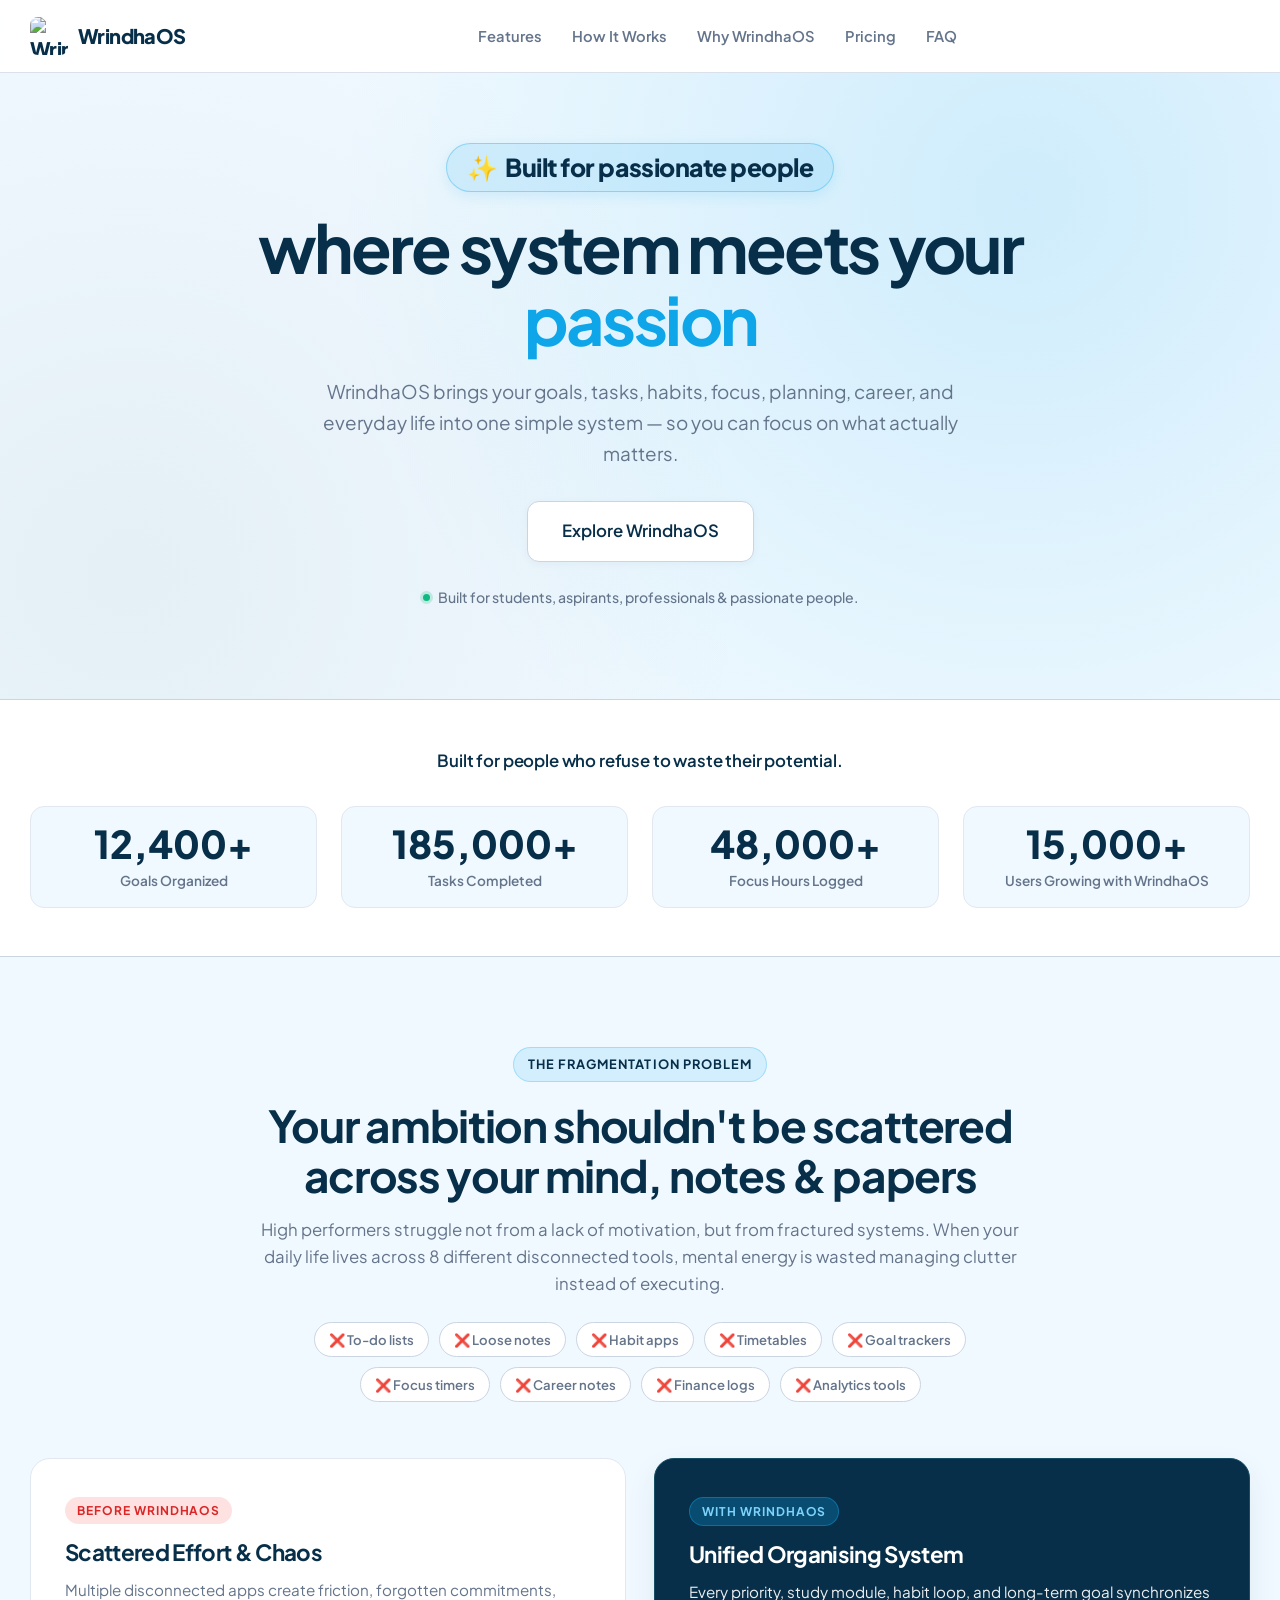
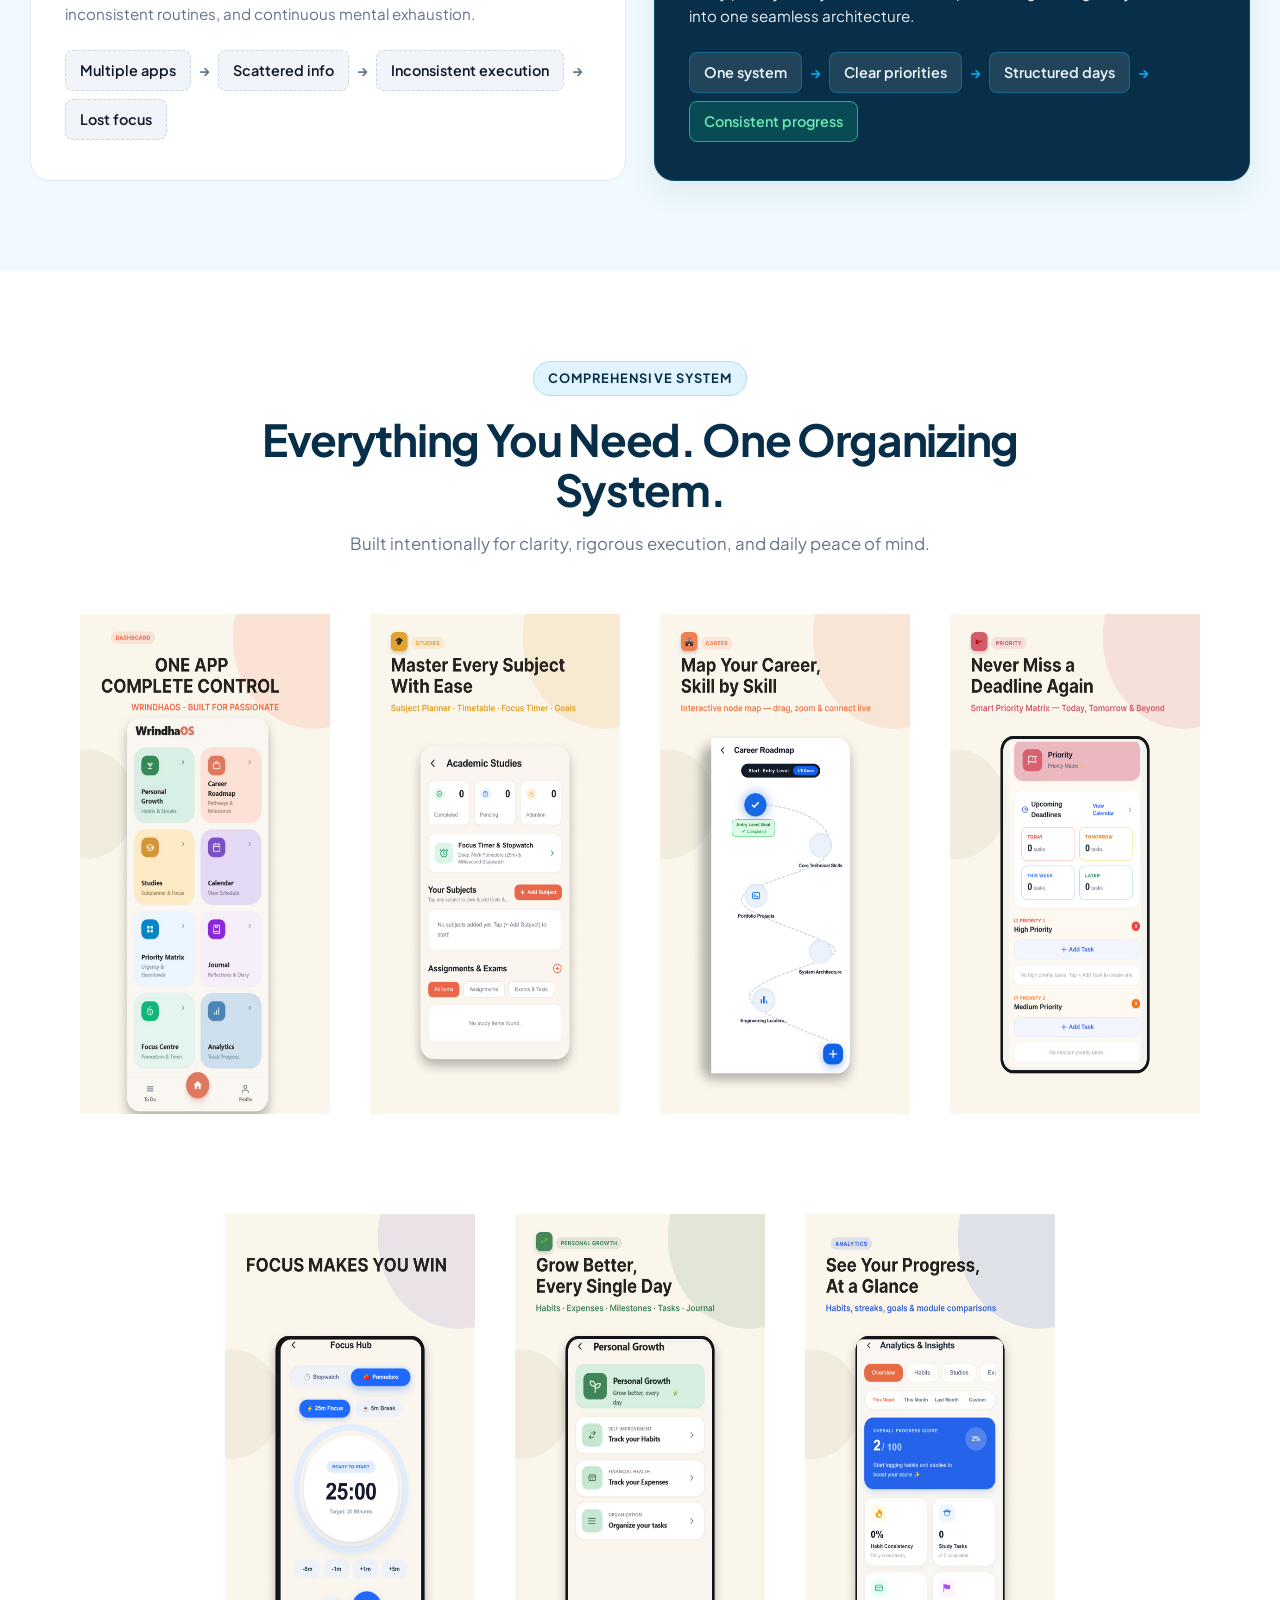
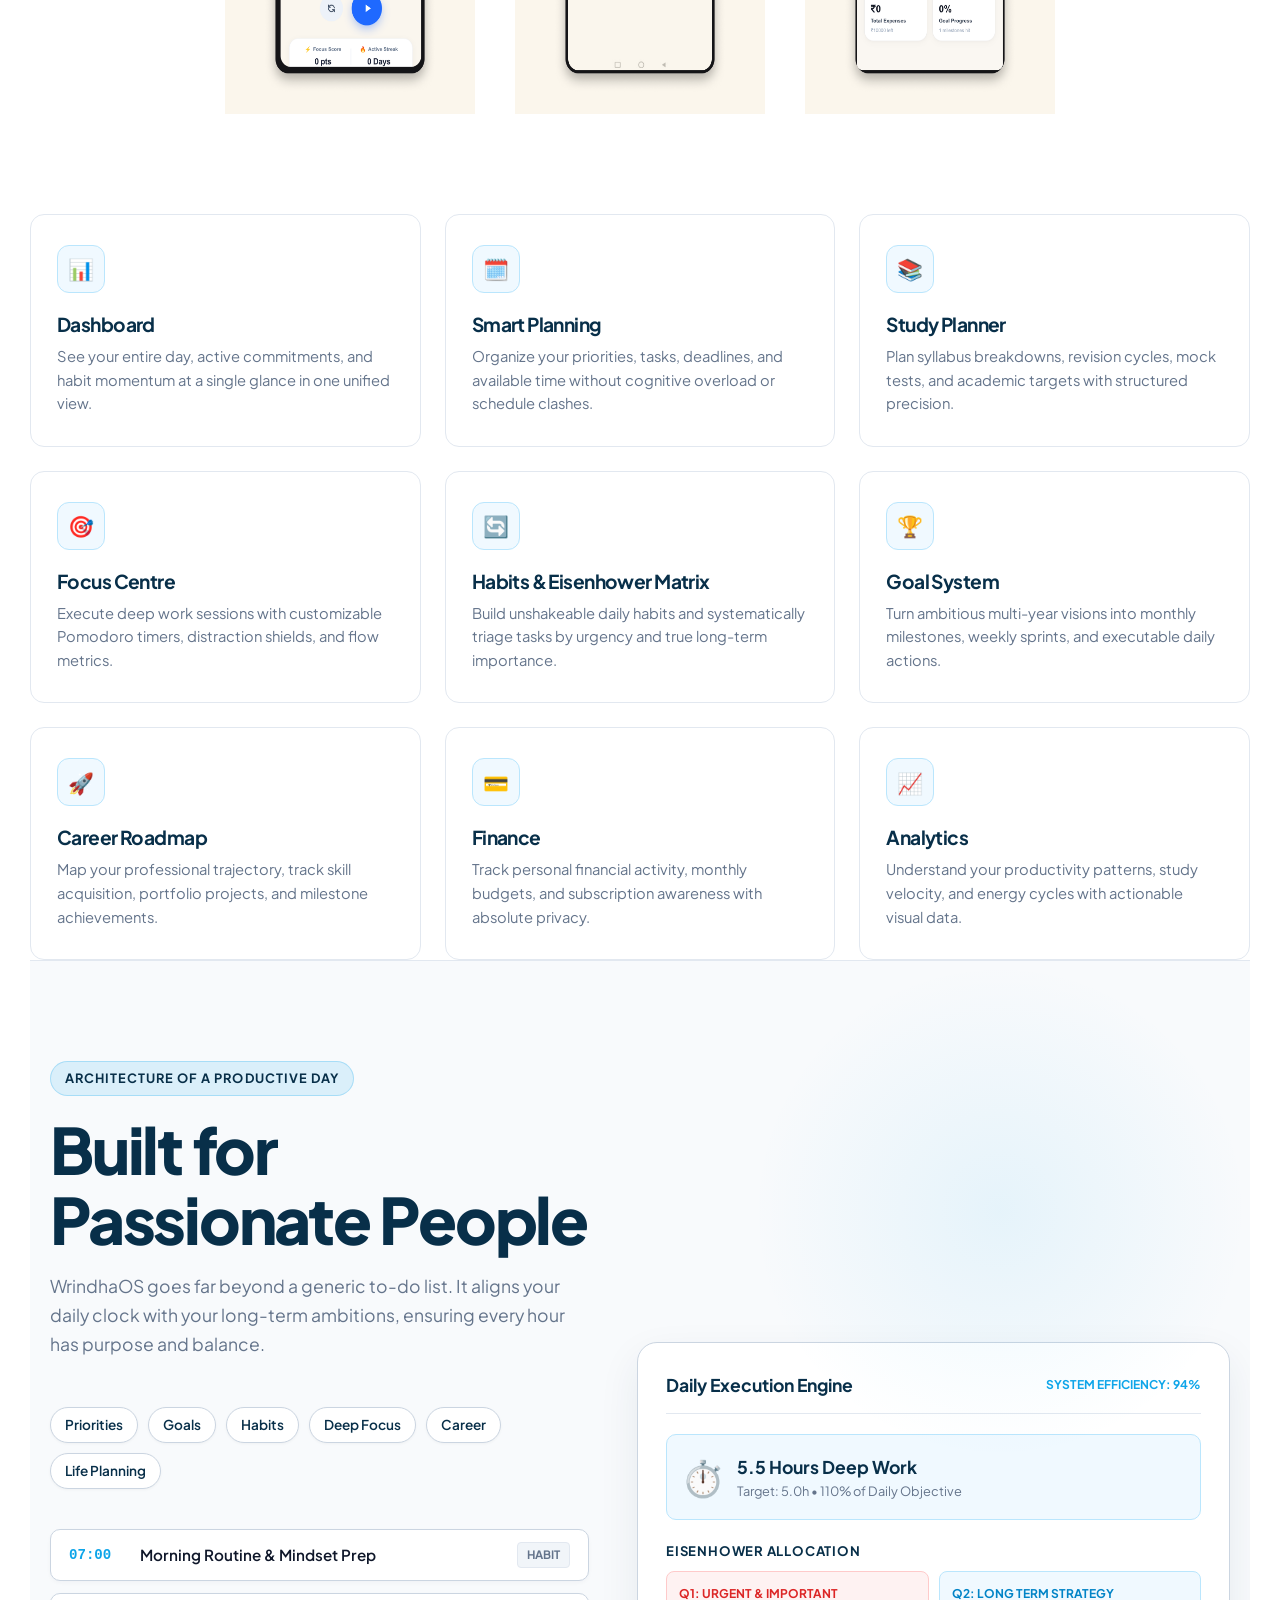
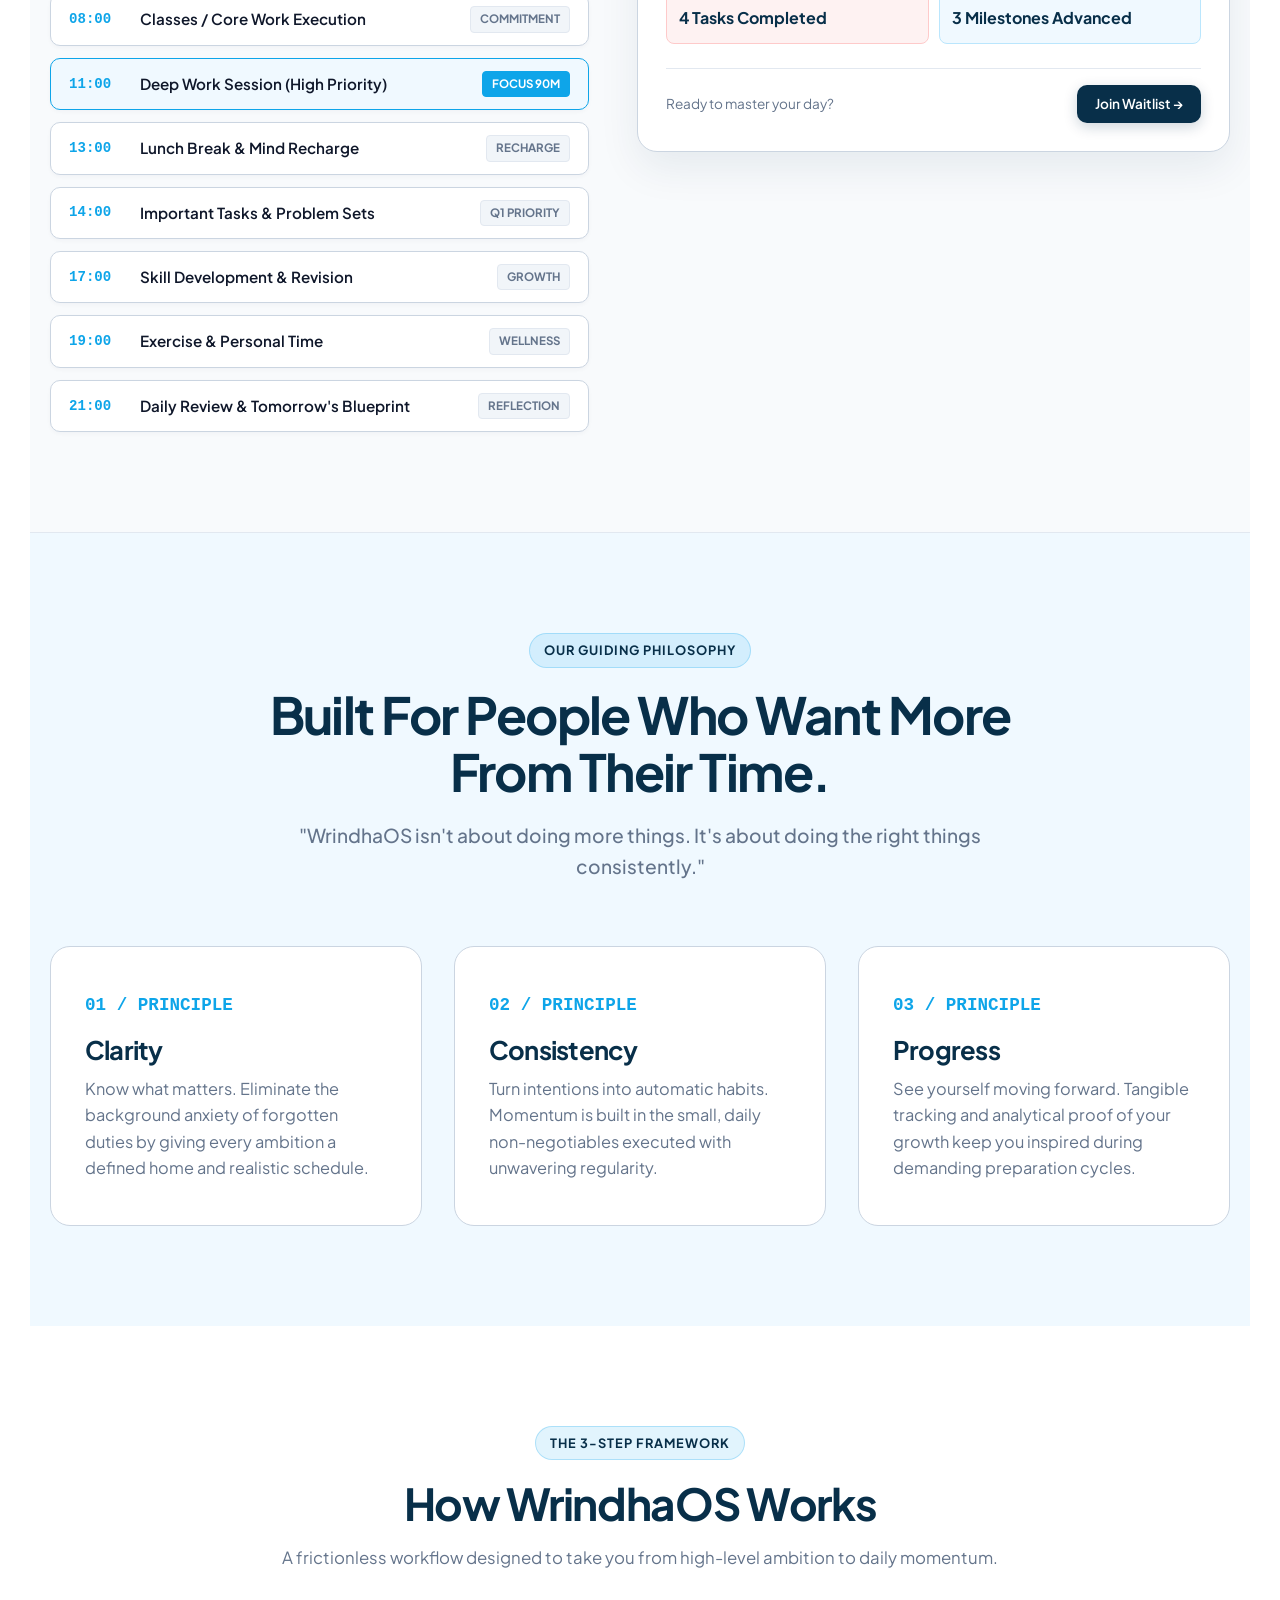
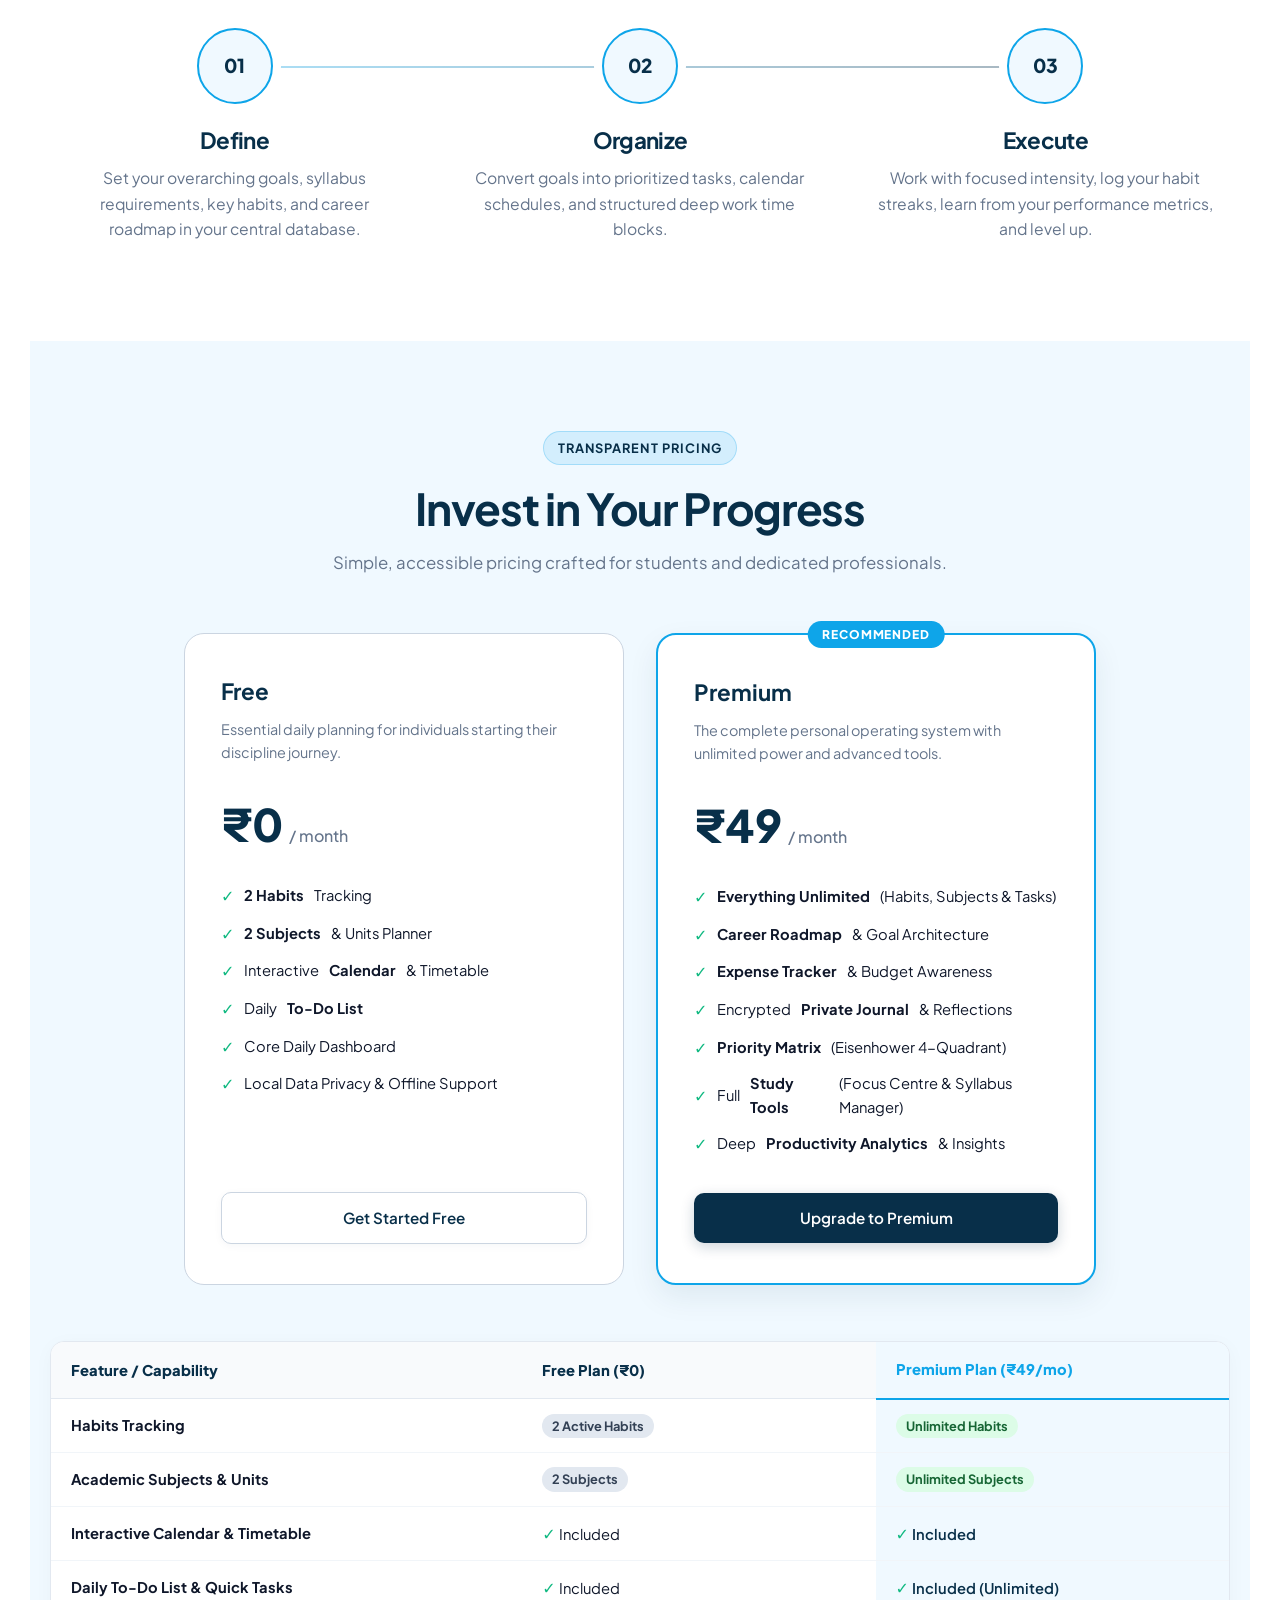
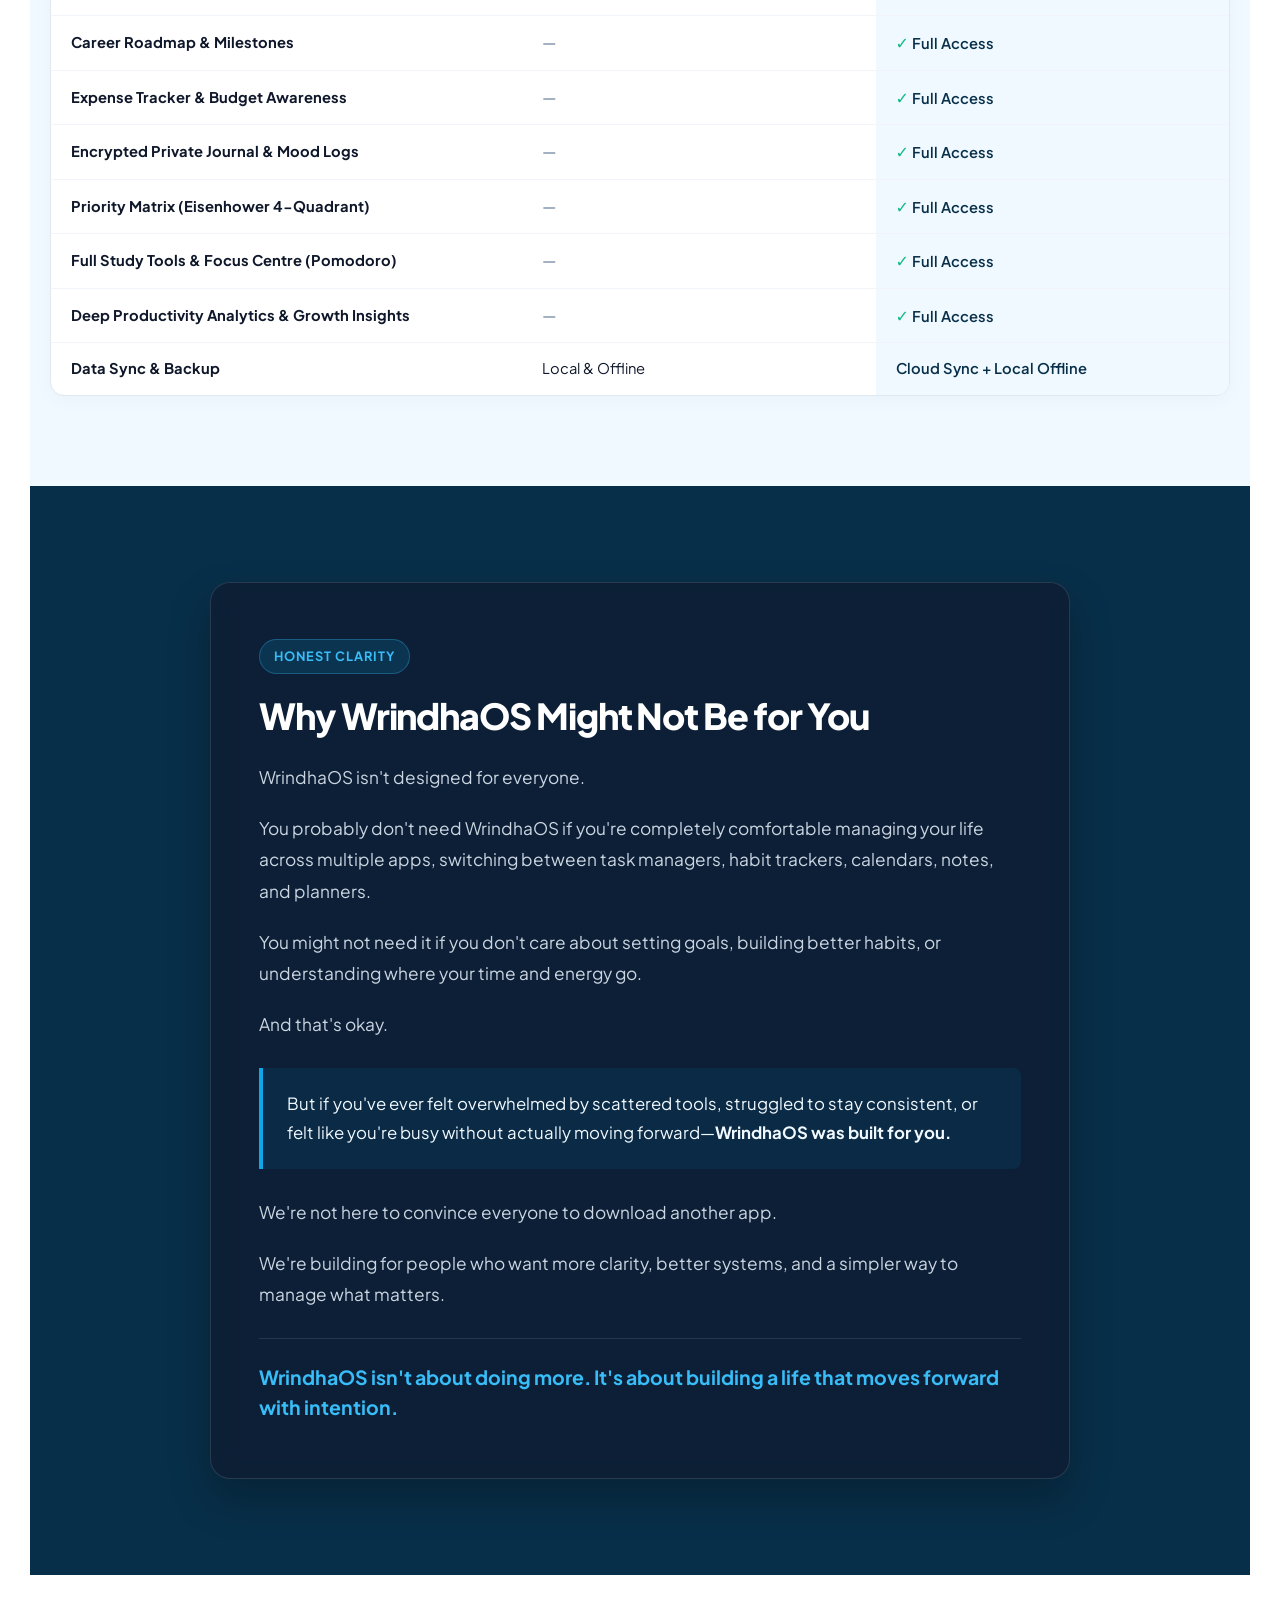
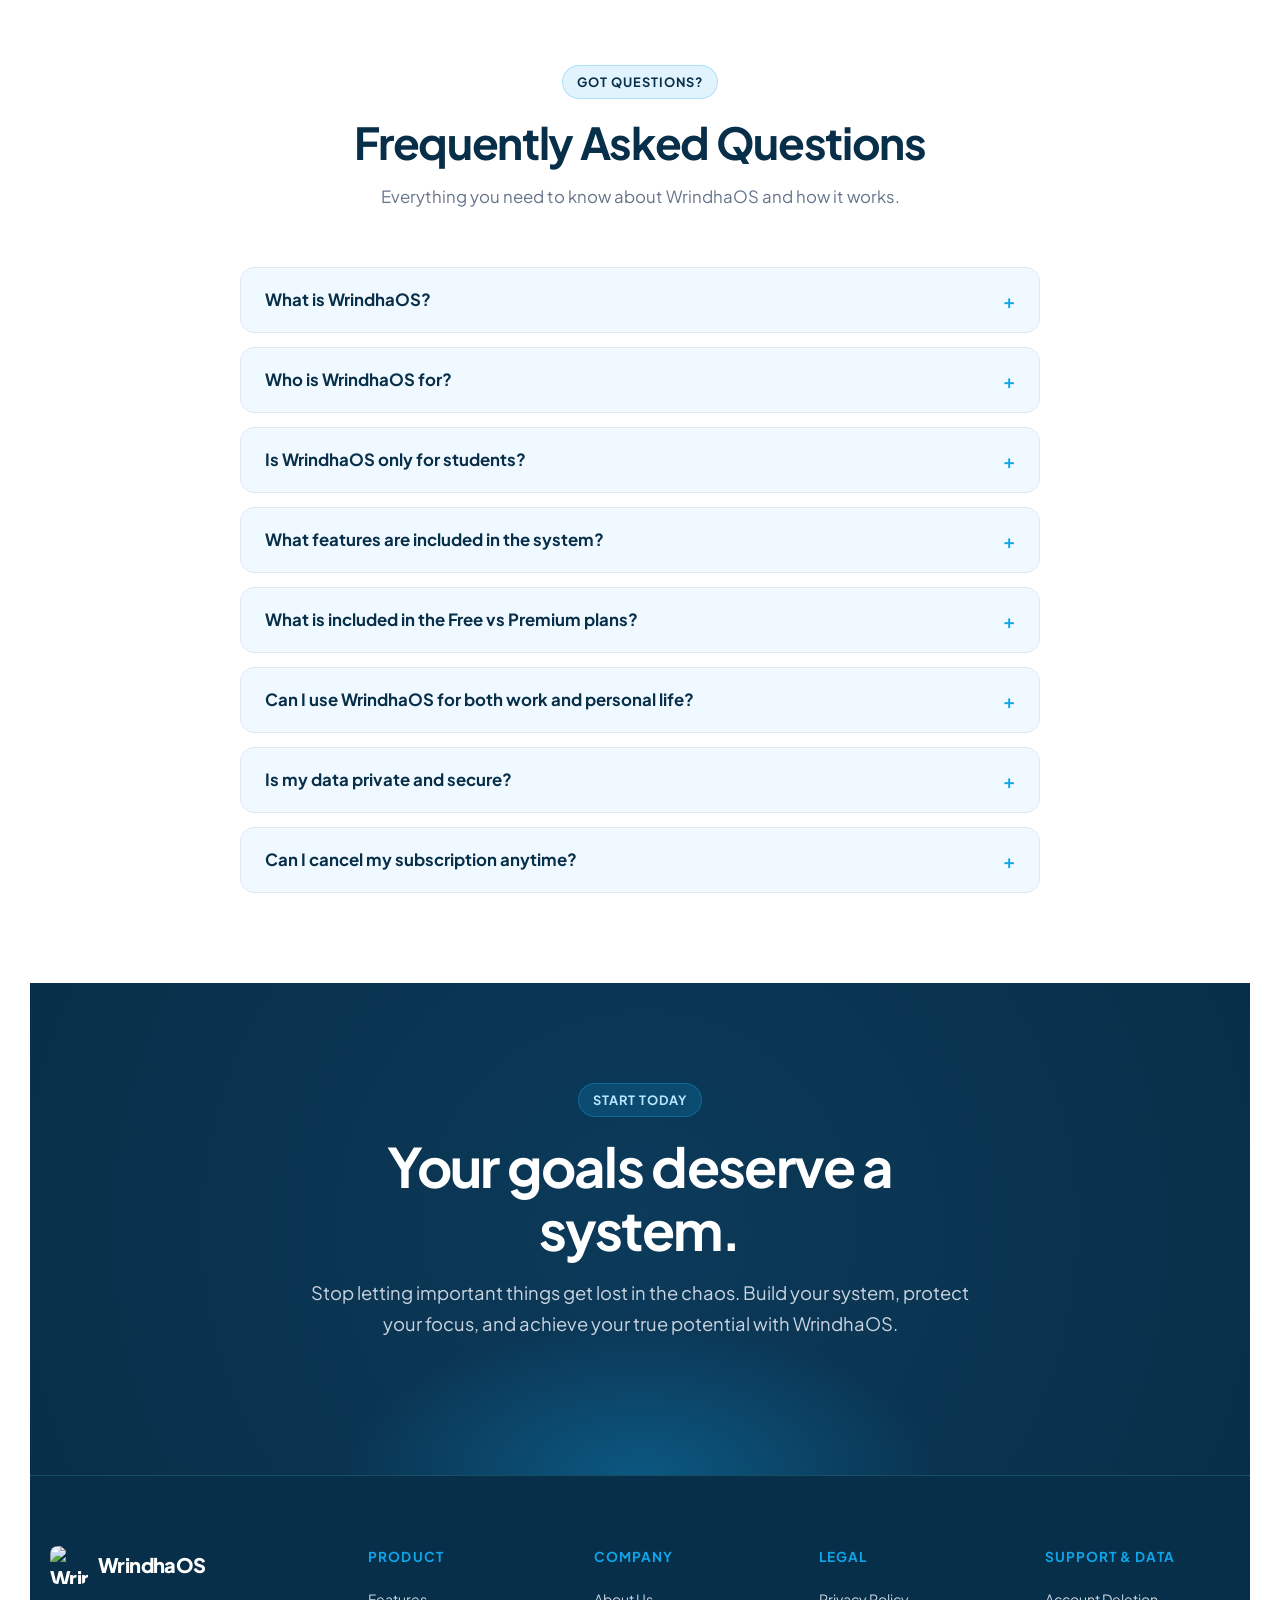
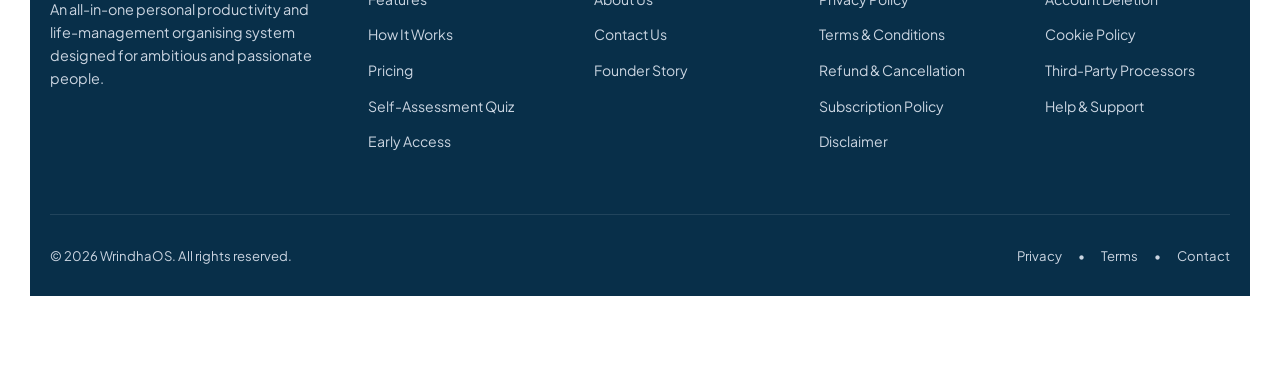
==== index.html @ 55752fdb "Merge branch 'gongidikalyan:main' into main" ====
<!DOCTYPE html>
<html lang="en">
<head>
  <meta charset="UTF-8" />
  <meta name="viewport" content="width=device-width, initial-scale=1.0, maximum-scale=5.0" />
  <title>WrindhaOS — Where System Meets Your Passion</title>
  <meta name="description" content="WrindhaOS brings your goals, tasks, habits, focus, planning, career, and everyday life into one simple system — so you can focus on what actually matters." />
  <meta property="og:title" content="WrindhaOS — Where System Meets Your Passion" />
  <meta property="og:description" content="WrindhaOS brings your goals, tasks, habits, focus, planning, career, and everyday life into one simple system — so you can focus on what actually matters." />
  <meta property="og:type" content="website" />
  <link rel="canonical" href="https://wrindhaos.com/" />
  <link rel="preconnect" href="https://fonts.googleapis.com" />
  <link rel="preconnect" href="https://fonts.gstatic.com" crossorigin />
  <link href="https://fonts.googleapis.com/css2?family=Plus+Jakarta+Sans:wght@400;500;600;700;800&display=swap" rel="stylesheet" />
  <link rel="icon" type="image/jpeg" href="app icon.jpeg" />

  <style>
    /* ==========================================================================
       COLOR SYSTEM & DESIGN TOKENS
       ========================================================================== */
    :root {
      --primary: #082F49;      /* Deep Ocean Navy */
      --secondary: #0EA5E9;    /* Ocean Blue Accent */
      --bg: #F0F9FF;           /* Soft Sky background */
      --card: #FFFFFF;         /* Pure White */
      --accent: #CBD5E1;       /* Silver border & accents */
      --text-main: #0F172A;    /* Midnight */
      --text-muted: #64748B;   /* Slate */
      --success: #10B981;      /* Emerald */
      --navy-card: #0C3A5A;
      --navy-border: #164E63;
      --shadow-sm: 0 2px 8px rgba(8, 47, 73, 0.04);
      --shadow-md: 0 12px 30px rgba(8, 47, 73, 0.08);
      --shadow-lg: 0 24px 50px rgba(8, 47, 73, 0.12);
      --radius-sm: 8px;
      --radius-md: 14px;
      --radius-lg: 20px;
      --radius-xl: 28px;
    }

    /* ==========================================================================
       BASE & RESET
       ========================================================================== */
    *, *::before, *::after {
      box-sizing: border-box;
      margin: 0;
      padding: 0;
    }

    html {
      scroll-behavior: smooth;
      font-size: 16px;
    }

    body {
      font-family: 'Plus Jakarta Sans', system-ui, -apple-system, BlinkMacSystemFont, 'Segoe UI', Roboto, sans-serif;
      background-color: var(--bg);
      color: var(--text-main);
      line-height: 1.6;
      -webkit-font-smoothing: antialiased;
      overflow-x: hidden;
    }

    a {
      color: inherit;
      text-decoration: none;
      transition: color 0.2s ease;
    }

    button {
      font-family: inherit;
      cursor: pointer;
      border: none;
      background: none;
    }

    .container {
      width: min(100% - 40px, 1220px);
      margin-inline: auto;
    }

    /* ==========================================================================
       TYPOGRAPHY HIERARCHY
       ========================================================================== */
    h1, h2, h3, h4 {
      color: var(--primary);
      font-weight: 700;
      line-height: 1.15;
      letter-spacing: -0.03em;
    }

    .eyebrow {
      display: inline-flex;
      align-items: center;
      gap: 6px;
      padding: 6px 14px;
      background: rgba(14, 165, 233, 0.12);
      color: var(--primary);
      border: 1px solid rgba(14, 165, 233, 0.25);
      border-radius: 999px;
      font-size: 0.8rem;
      font-weight: 700;
      text-transform: uppercase;
      letter-spacing: 0.08em;
      margin-bottom: 18px;
    }

    .eyebrow-dark {
      background: rgba(14, 165, 233, 0.18);
      color: #BAE6FD;
      border-color: rgba(14, 165, 233, 0.35);
    }

    /* ==========================================================================
       BUTTONS
       ========================================================================== */
    .btn {
      display: inline-flex;
      align-items: center;
      justify-content: center;
      gap: 8px;
      padding: 13px 26px;
      border-radius: 10px;
      font-weight: 600;
      font-size: 0.95rem;
      transition: all 0.2s cubic-bezier(0.16, 1, 0.3, 1);
      cursor: pointer;
      white-space: nowrap;
    }

    .btn-primary {
      background-color: var(--primary);
      color: #FFFFFF;
      box-shadow: 0 4px 14px rgba(8, 47, 73, 0.2);
    }

    .btn-primary:hover {
      background-color: #0c4a6e;
      transform: translateY(-2px);
      box-shadow: 0 8px 22px rgba(8, 47, 73, 0.3);
      color: #FFFFFF;
    }

    .btn-accent {
      background-color: var(--secondary);
      color: #FFFFFF;
      box-shadow: 0 4px 14px rgba(14, 165, 233, 0.25);
    }

    .btn-accent:hover {
      background-color: #0284c7;
      transform: translateY(-2px);
      box-shadow: 0 8px 22px rgba(14, 165, 233, 0.35);
      color: #FFFFFF;
    }

    .btn-secondary {
      background-color: #FFFFFF;
      color: var(--primary);
      border: 1px solid var(--accent);
      box-shadow: var(--shadow-sm);
    }

    .btn-secondary:hover {
      border-color: var(--secondary);
      color: var(--secondary);
      transform: translateY(-2px);
      box-shadow: var(--shadow-md);
    }

    .btn-white {
      background-color: #FFFFFF;
      color: var(--primary);
      box-shadow: 0 4px 16px rgba(0, 0, 0, 0.15);
    }

    .btn-white:hover {
      background-color: #F0F9FF;
      color: var(--secondary);
      transform: translateY(-2px);
      box-shadow: 0 8px 24px rgba(0, 0, 0, 0.2);
    }

    .btn-lg {
      padding: 16px 34px;
      font-size: 1.05rem;
      border-radius: 12px;
    }

    /* ==========================================================================
       STICKY NAVBAR
       ========================================================================== */
    .navbar {
      position: sticky;
      top: 0;
      z-index: 1000;
      background: rgba(255, 255, 255, 0.94);
      backdrop-filter: blur(14px);
      -webkit-backdrop-filter: blur(14px);
      border-bottom: 1px solid rgba(203, 213, 225, 0.7);
      transition: all 0.2s ease;
    }

    .nav-inner {
      display: flex;
      align-items: center;
      justify-content: space-between;
      height: 72px;
    }

    .brand {
      display: flex;
      align-items: center;
      gap: 10px;
      font-weight: 800;
      font-size: 1.25rem;
      color: var(--primary);
      letter-spacing: -0.03em;
    }

    .brand-logo-badge {
      width: 36px;
      height: 36px;
      border-radius: 9px;
      background: linear-gradient(135deg, var(--primary) 0%, #0c4a6e 100%);
      display: grid;
      place-items: center;
      color: var(--secondary);
      font-size: 1.1rem;
      border: 1px solid rgba(14, 165, 233, 0.3);
    }

    .brand-logo-img {
      width: 38px;
      height: 38px;
      border-radius: 8px;
      object-fit: contain;
      display: block;
    }

    .nav-links {
      display: flex;
      align-items: center;
      gap: 30px;
      list-style: none;
    }

    .nav-link {
      font-size: 0.92rem;
      font-weight: 600;
      color: var(--text-muted);
      transition: color 0.2s ease;
    }

    .nav-link:hover {
      color: var(--secondary);
    }

    .nav-actions {
      display: flex;
      align-items: center;
      gap: 14px;
    }

    .nav-login {
      font-size: 0.92rem;
      font-weight: 600;
      color: var(--text-main);
      padding: 8px 14px;
    }

    .nav-login:hover {
      color: var(--secondary);
    }

    .mobile-menu-btn {
      display: none;
      flex-direction: column;
      gap: 5px;
      width: 32px;
      height: 32px;
      justify-content: center;
      align-items: center;
      cursor: pointer;
    }

    .mobile-menu-btn span {
      width: 22px;
      height: 2px;
      background-color: var(--primary);
      transition: all 0.3s ease;
    }

    .mobile-nav-drawer {
      display: none;
      position: absolute;
      top: 72px;
      left: 0;
      width: 100%;
      background: #FFFFFF;
      border-bottom: 1px solid var(--accent);
      padding: 24px;
      box-shadow: var(--shadow-lg);
    }

    .mobile-nav-drawer.open {
      display: block;
    }

    .mobile-nav-drawer ul {
      list-style: none;
      display: flex;
      flex-direction: column;
      gap: 16px;
      margin-bottom: 20px;
    }

    .mobile-nav-drawer .nav-link {
      font-size: 1.05rem;
      display: block;
      padding: 6px 0;
    }

    /* ==========================================================================
       HERO SECTION
       ========================================================================== */
    .hero {
      position: relative;
      padding: 70px 0 90px;
      overflow: hidden;
      background: radial-gradient(circle at 80% 20%, rgba(14, 165, 233, 0.15) 0%, rgba(240, 249, 255, 0) 60%),
                  radial-gradient(circle at 10% 80%, rgba(8, 47, 73, 0.05) 0%, rgba(240, 249, 255, 0) 50%),
                  var(--bg);
    }

    .hero-grid {
      display: flex;
      flex-direction: column;
      align-items: center;
      text-align: center;
      max-width: 860px;
      margin: 0 auto;
    }

    .hero-content {
      display: flex;
      flex-direction: column;
      align-items: center;
      text-align: center;
      width: 100%;
    }

    .hero-content .eyebrow {
      font-size: clamp(1.2rem, 2.2vw, 1.55rem);
      font-weight: 800;
      letter-spacing: -0.02em;
      line-height: 1.25;
      text-transform: none;
      padding: 8px 20px;
      gap: 8px;
      border-radius: 999px;
      background: rgba(14, 165, 233, 0.12);
      border: 1.5px solid rgba(14, 165, 233, 0.35);
      color: var(--primary);
      margin-bottom: 20px;
      box-shadow: 0 4px 14px rgba(14, 165, 233, 0.12);
    }

    .hero-content h1 {
      font-size: clamp(2.8rem, 5.2vw, 4.2rem);
      letter-spacing: -0.04em;
      line-height: 1.08;
      margin-bottom: 20px;
      color: var(--primary);
    }

    .hero-content h1 span.highlight {
      color: var(--secondary);
    }

    .hero-content p.lead {
      font-size: 1.18rem;
      line-height: 1.65;
      color: var(--text-muted);
      margin-bottom: 32px;
      max-width: 680px;
    }

    .hero-cta-group {
      display: flex;
      align-items: center;
      justify-content: center;
      gap: 14px;
      flex-wrap: wrap;
      margin-bottom: 24px;
    }

    .trust-statement {
      display: flex;
      align-items: center;
      justify-content: center;
      gap: 8px;
      font-size: 0.88rem;
      font-weight: 500;
      color: var(--text-muted);
    }

    .trust-dot {
      width: 7px;
      height: 7px;
      border-radius: 50%;
      background-color: var(--success);
      box-shadow: 0 0 0 3px rgba(16, 185, 129, 0.2);
    }

    /* Mockup Frame */
    .hero-mockup-wrapper {
      position: relative;
    }

    .mockup-glow {
      position: absolute;
      inset: -20px;
      background: radial-gradient(circle, rgba(14, 165, 233, 0.25) 0%, rgba(8, 47, 73, 0) 70%);
      filter: blur(35px);
      z-index: 0;
      pointer-events: none;
    }

    .dashboard-mockup {
      position: relative;
      z-index: 1;
      background: #FFFFFF;
      border: 1px solid var(--accent);
      border-radius: var(--radius-lg);
      box-shadow: var(--shadow-lg);
      overflow: hidden;
    }

    .mockup-header {
      background: #F8FAFC;
      border-bottom: 1px solid #E2E8F0;
      padding: 12px 18px;
      display: flex;
      align-items: center;
      justify-content: space-between;
    }

    .mockup-controls {
      display: flex;
      gap: 6px;
    }

    .mockup-controls span {
      width: 10px;
      height: 10px;
      border-radius: 50%;
      background: #CBD5E1;
    }

    .mockup-controls span:nth-child(1) { background: #FDA4AF; }
    .mockup-controls span:nth-child(2) { background: #FCD34D; }
    .mockup-controls span:nth-child(3) { background: #86EFAC; }

    .mockup-title {
      font-size: 0.78rem;
      font-weight: 600;
      color: var(--text-muted);
      display: flex;
      align-items: center;
      gap: 6px;
    }

    .mockup-badge {
      background: #E0F2FE;
      color: var(--primary);
      padding: 2px 8px;
      border-radius: 4px;
      font-size: 0.72rem;
      font-weight: 700;
    }

    .mockup-body {
      padding: 20px;
      display: grid;
      grid-template-columns: 1.25fr 1fr;
      gap: 16px;
      background: #F8FAFC;
    }

    .mockup-card {
      background: #FFFFFF;
      border: 1px solid #E2E8F0;
      border-radius: var(--radius-sm);
      padding: 14px;
    }

    .mockup-card-title {
      font-size: 0.78rem;
      font-weight: 700;
      color: var(--primary);
      text-transform: uppercase;
      letter-spacing: 0.05em;
      margin-bottom: 10px;
      display: flex;
      align-items: center;
      justify-content: space-between;
    }

    /* Tasks list in mockup */
    .task-item {
      display: flex;
      align-items: center;
      gap: 8px;
      padding: 7px 0;
      border-bottom: 1px solid #F1F5F9;
      font-size: 0.8rem;
    }

    .task-item:last-child {
      border-bottom: none;
    }

    .task-checkbox {
      width: 15px;
      height: 15px;
      border-radius: 4px;
      border: 1.5px solid var(--accent);
      display: grid;
      place-items: center;
      flex-shrink: 0;
    }

    .task-checkbox.checked {
      background: var(--success);
      border-color: var(--success);
      color: white;
      font-size: 9px;
    }

    .priority-tag {
      font-size: 0.65rem;
      font-weight: 700;
      padding: 1px 6px;
      border-radius: 3px;
      margin-left: auto;
    }

    .tag-urgent { background: #FEE2E2; color: #DC2626; }
    .tag-high { background: #FEF3C7; color: #D97706; }
    .tag-deep { background: #E0F2FE; color: #0284C7; }

    /* Focus widget in mockup */
    .focus-widget {
      text-align: center;
      padding: 10px 0;
    }

    .focus-timer {
      font-size: 1.7rem;
      font-weight: 800;
      color: var(--primary);
      letter-spacing: -0.03em;
    }

    .focus-status {
      font-size: 0.72rem;
      color: var(--secondary);
      font-weight: 600;
      margin-bottom: 8px;
    }

    .progress-bar-bg {
      height: 6px;
      background: #E2E8F0;
      border-radius: 99px;
      overflow: hidden;
      margin-top: 6px;
    }

    .progress-bar-fill {
      height: 100%;
      background: linear-gradient(90deg, var(--secondary), var(--success));
      border-radius: 99px;
    }

    /* Habit dots in mockup */
    .habit-row {
      display: flex;
      align-items: center;
      justify-content: space-between;
      padding: 6px 0;
      font-size: 0.78rem;
    }

    .habit-dots {
      display: flex;
      gap: 4px;
    }

    .dot {
      width: 14px;
      height: 14px;
      border-radius: 3px;
      background: #E2E8F0;
    }

    .dot.done {
      background: var(--success);
    }

    /* ==========================================================================
       SOCIAL PROOF / STATS SECTION
       ========================================================================== */
    .proof-section {
      background: #FFFFFF;
      border-top: 1px solid var(--accent);
      border-bottom: 1px solid var(--accent);
      padding: 48px 0;
    }

    .proof-header {
      text-align: center;
      margin-bottom: 32px;
    }

    .proof-header p {
      font-size: 1.05rem;
      font-weight: 600;
      color: var(--primary);
      letter-spacing: -0.01em;
    }

    .stats-grid {
      display: grid;
      grid-template-columns: repeat(4, 1fr);
      gap: 24px;
    }

    .stat-card {
      text-align: center;
      padding: 16px 20px;
      background: var(--bg);
      border: 1px solid #E2E8F0;
      border-radius: var(--radius-md);
      transition: transform 0.2s ease;
    }

    .stat-card:hover {
      transform: translateY(-2px);
      border-color: var(--secondary);
    }

    .stat-number {
      font-size: clamp(1.8rem, 3vw, 2.4rem);
      font-weight: 800;
      color: var(--primary);
      line-height: 1.1;
      margin-bottom: 4px;
    }

    .stat-label {
      font-size: 0.85rem;
      font-weight: 600;
      color: var(--text-muted);
    }

    /* ==========================================================================
       PROBLEM VS SOLUTION SECTION
       ========================================================================== */
    .problem-section {
      padding: 90px 0;
      background-color: var(--bg);
    }

    .section-header {
      text-align: center;
      max-width: 760px;
      margin: 0 auto 56px;
    }

    .section-header h2 {
      font-size: clamp(2rem, 3.5vw, 2.75rem);
      margin-bottom: 16px;
    }

    .section-header p {
      font-size: 1.05rem;
      color: var(--text-muted);
      line-height: 1.6;
    }

    .apps-scatter-pills {
      display: flex;
      flex-wrap: wrap;
      justify-content: center;
      gap: 10px;
      margin: 24px auto 36px;
      max-width: 800px;
    }

    .scatter-pill {
      background: #FFFFFF;
      border: 1px solid var(--accent);
      padding: 6px 14px;
      border-radius: 99px;
      font-size: 0.82rem;
      font-weight: 600;
      color: var(--text-muted);
    }

    .comparison-grid {
      display: grid;
      grid-template-columns: 1fr 1fr;
      gap: 28px;
      align-items: stretch;
    }

    .comparison-card {
      padding: 38px 34px;
      border-radius: var(--radius-lg);
      border: 1px solid var(--accent);
      display: flex;
      flex-direction: column;
    }

    .comparison-card.before {
      background: #FFFFFF;
      border-color: #E2E8F0;
    }

    .comparison-card.after {
      background: var(--primary);
      color: #FFFFFF;
      border-color: var(--navy-border);
      box-shadow: var(--shadow-md);
      position: relative;
    }

    .comparison-card.after h3,
    .comparison-card.after p {
      color: #FFFFFF;
    }

    .card-status-badge {
      display: inline-flex;
      align-items: center;
      gap: 6px;
      font-size: 0.75rem;
      font-weight: 700;
      text-transform: uppercase;
      letter-spacing: 0.08em;
      padding: 4px 12px;
      border-radius: 99px;
      margin-bottom: 16px;
      width: fit-content;
    }

    .badge-before {
      background: #FEE2E2;
      color: #DC2626;
    }

    .badge-after {
      background: rgba(14, 165, 233, 0.25);
      color: #7DD3FC;
      border: 1px solid rgba(14, 165, 233, 0.4);
    }

    .comparison-flow {
      display: flex;
      align-items: center;
      gap: 8px;
      margin-top: 24px;
      font-size: 0.9rem;
      font-weight: 600;
      flex-wrap: wrap;
    }

    .flow-step {
      padding: 8px 14px;
      border-radius: 8px;
    }

    .before .flow-step {
      background: #F1F5F9;
      color: var(--text-main);
      border: 1px dashed var(--accent);
    }

    .after .flow-step {
      background: rgba(255, 255, 255, 0.1);
      color: #F0F9FF;
      border: 1px solid rgba(14, 165, 233, 0.35);
    }

    .flow-arrow {
      color: var(--text-muted);
      font-weight: 700;
    }

    .after .flow-arrow {
      color: var(--secondary);
    }

    /* ==========================================================================
       CORE FEATURES SECTION (9 CARDS)
       ========================================================================== */
    .features-section {
      padding: 90px 0;
      background: #FFFFFF;
    }

    .features-grid {
      display: grid;
      grid-template-columns: repeat(3, 1fr);
      gap: 24px;
    }

    .feature-card {
      background: #FFFFFF;
      border: 1px solid #E2E8F0;
      border-radius: var(--radius-md);
      padding: 30px 26px;
      transition: all 0.25s cubic-bezier(0.16, 1, 0.3, 1);
      display: flex;
      flex-direction: column;
      position: relative;
    }

    .feature-card:hover {
      transform: translateY(-4px);
      border-color: var(--secondary);
      box-shadow: var(--shadow-md);
    }

    .feature-icon-box {
      width: 48px;
      height: 48px;
      border-radius: 12px;
      background: #F0F9FF;
      border: 1px solid #BAE6FD;
      display: grid;
      place-items: center;
      color: var(--secondary);
      margin-bottom: 20px;
      font-size: 1.3rem;
      transition: background-color 0.2s ease;
    }

    .feature-card:hover .feature-icon-box {
      background: var(--primary);
      color: var(--secondary);
      border-color: var(--primary);
    }

    .feature-card h3 {
      font-size: 1.2rem;
      margin-bottom: 10px;
      color: var(--primary);
    }

    .feature-card p {
      font-size: 0.92rem;
      color: var(--text-muted);
      line-height: 1.6;
    }

    /* Quiz Highlight banner within features */
    .quiz-callout-banner {
      margin-top: 40px;
      background: linear-gradient(135deg, var(--bg) 0%, #E0F2FE 100%);
      border: 1px solid #BAE6FD;
      border-radius: var(--radius-md);
      padding: 28px 36px;
      display: flex;
      align-items: center;
      justify-content: space-between;
      gap: 24px;
      flex-wrap: wrap;
    }

    .quiz-callout-text h3 {
      font-size: 1.3rem;
      margin-bottom: 6px;
      color: var(--primary);
    }

    .quiz-callout-text p {
      color: var(--text-muted);
      font-size: 0.95rem;
    }

    /* ==========================================================================
       "BUILT FOR PASSIONATE PEOPLE" / DAY CONTROL SECTION (LIGHT MODE)
       ========================================================================== */
    .day-control-section {
      background-color: #F8FAFC;
      color: var(--text-main);
      padding: 100px 0;
      position: relative;
      overflow: hidden;
      border-top: 1px solid #E2E8F0;
      border-bottom: 1px solid #E2E8F0;
    }

    .day-control-section::before {
      content: '';
      position: absolute;
      top: 0;
      right: 0;
      width: 500px;
      height: 500px;
      background: radial-gradient(circle, rgba(14, 165, 233, 0.08) 0%, rgba(248, 250, 252, 0) 70%);
      pointer-events: none;
    }

    .day-control-section h2 {
      color: var(--primary);
      font-size: clamp(2.75rem, 5.5vw, 4rem);
      font-weight: 800;
      letter-spacing: -0.035em;
      line-height: 1.1;
      margin-bottom: 18px;
    }

    .day-control-section p.subhead {
      color: var(--text-muted);
      font-size: 1.1rem;
      max-width: 680px;
      line-height: 1.65;
      margin-bottom: 48px;
    }

    .pillars-pill-group {
      display: flex;
      flex-wrap: wrap;
      gap: 10px;
      margin-bottom: 40px;
    }

    .pillar-pill {
      background: #FFFFFF;
      border: 1px solid var(--accent);
      color: var(--primary);
      font-size: 0.85rem;
      font-weight: 600;
      padding: 6px 14px;
      border-radius: 99px;
      box-shadow: 0 1px 3px rgba(0, 0, 0, 0.04);
    }

    .day-visual-layout {
      display: grid;
      grid-template-columns: 1fr 1.1fr;
      gap: 48px;
      align-items: center;
    }

    /* Schedule Timeline */
    .schedule-list {
      display: flex;
      flex-direction: column;
      gap: 12px;
    }

    .schedule-row {
      display: flex;
      align-items: center;
      gap: 16px;
      background: #FFFFFF;
      border: 1px solid var(--accent);
      padding: 12px 18px;
      border-radius: 10px;
      transition: all 0.2s ease;
      box-shadow: 0 2px 4px rgba(8, 47, 73, 0.03);
    }

    .schedule-row:hover {
      background: #F0F9FF;
      border-color: var(--secondary);
      transform: translateX(4px);
    }

    .schedule-row.active-deep-work {
      background: #F0F9FF;
      border-color: var(--secondary);
    }

    .schedule-time {
      font-family: monospace;
      font-weight: 700;
      font-size: 0.88rem;
      color: var(--secondary);
      min-width: 55px;
    }

    .schedule-title {
      font-size: 0.95rem;
      font-weight: 600;
      color: var(--text-main);
    }

    .schedule-badge {
      margin-left: auto;
      font-size: 0.72rem;
      font-weight: 700;
      padding: 3px 9px;
      border-radius: 4px;
      background: #F1F5F9;
      color: var(--text-muted);
      border: 1px solid #E2E8F0;
    }

    /* Day Dashboard Visualizer */
    .day-preview-panel {
      background: #FFFFFF;
      border: 1px solid var(--accent);
      border-radius: var(--radius-lg);
      padding: 28px;
      box-shadow: 0 16px 40px rgba(8, 47, 73, 0.08);
    }

    .panel-header {
      display: flex;
      justify-content: space-between;
      align-items: center;
      margin-bottom: 20px;
      padding-bottom: 14px;
      border-bottom: 1px solid #E2E8F0;
    }

    .panel-title {
      font-size: 1.1rem;
      font-weight: 700;
      color: var(--primary);
    }

    .panel-stat-ring {
      display: flex;
      align-items: center;
      gap: 12px;
      background: #F0F9FF;
      padding: 14px;
      border-radius: 10px;
      margin-bottom: 14px;
      border: 1px solid #BAE6FD;
    }

    /* ==========================================================================
       FOR PASSIONATE PEOPLE (BRAND PHILOSOPHY)
       ========================================================================== */
    .philosophy-section {
      padding: 100px 0;
      background: var(--bg);
    }

    .philosophy-header {
      text-align: center;
      max-width: 800px;
      margin: 0 auto 64px;
    }

    .philosophy-header h2 {
      font-size: clamp(2.2rem, 4vw, 3.2rem);
      margin-bottom: 20px;
      line-height: 1.12;
    }

    .philosophy-header p.quote {
      font-size: 1.2rem;
      color: var(--text-muted);
      font-weight: 500;
      line-height: 1.6;
    }

    .principles-grid {
      display: grid;
      grid-template-columns: repeat(3, 1fr);
      gap: 32px;
    }

    .principle-card {
      background: #FFFFFF;
      border: 1px solid var(--accent);
      border-radius: var(--radius-lg);
      padding: 44px 34px;
      text-align: left;
      transition: transform 0.2s ease, box-shadow 0.2s ease;
    }

    .principle-card:hover {
      transform: translateY(-4px);
      box-shadow: var(--shadow-md);
      border-color: var(--secondary);
    }

    .principle-num {
      font-size: 1.1rem;
      font-weight: 800;
      color: var(--secondary);
      margin-bottom: 16px;
      font-family: monospace;
    }

    .principle-card h3 {
      font-size: 1.6rem;
      margin-bottom: 12px;
      color: var(--primary);
    }

    .principle-card p {
      font-size: 1.02rem;
      color: var(--text-muted);
      line-height: 1.6;
    }

    /* ==========================================================================
       HOW IT WORKS SECTION (3-STEP PROCESS WITH CONNECTOR)
       ========================================================================== */
    .how-it-works-section {
      padding: 100px 0;
      background: #FFFFFF;
      position: relative;
    }

    .steps-container {
      display: grid;
      grid-template-columns: repeat(3, 1fr);
      gap: 36px;
      position: relative;
      margin-top: 48px;
    }

    .steps-connector-line {
      position: absolute;
      top: 38px;
      left: 15%;
      right: 15%;
      height: 2px;
      background: linear-gradient(90deg, var(--secondary) 0%, var(--primary) 100%);
      z-index: 0;
      opacity: 0.35;
    }

    .step-card {
      position: relative;
      z-index: 1;
      text-align: center;
      padding: 0 16px;
    }

    .step-badge {
      width: 76px;
      height: 76px;
      border-radius: 50%;
      background: var(--bg);
      border: 2px solid var(--secondary);
      display: grid;
      place-items: center;
      margin: 0 auto 24px;
      font-size: 1.2rem;
      font-weight: 800;
      color: var(--primary);
      box-shadow: 0 0 0 8px #FFFFFF;
      transition: all 0.2s ease;
    }

    .step-card:hover .step-badge {
      background: var(--primary);
      color: #FFFFFF;
      border-color: var(--primary);
    }

    .step-card h3 {
      font-size: 1.4rem;
      margin-bottom: 12px;
      color: var(--primary);
    }

    .step-card p {
      font-size: 0.98rem;
      color: var(--text-muted);
      line-height: 1.6;
    }

    /* ==========================================================================
       PRICING SECTION
       ========================================================================== */
    .pricing-section {
      padding: 90px 0;
      background: var(--bg);
    }

    .pricing-grid {
      display: grid;
      grid-template-columns: repeat(2, minmax(0, 440px));
      justify-content: center;
      gap: 32px;
      margin-top: 48px;
    }

    .pricing-card {
      background: #FFFFFF;
      border: 1px solid var(--accent);
      border-radius: var(--radius-lg);
      padding: 40px 36px;
      display: flex;
      flex-direction: column;
      position: relative;
      transition: all 0.25s ease;
    }

    .pricing-card.pro-card {
      border: 2px solid var(--secondary);
      box-shadow: var(--shadow-md);
    }

    .pro-tag {
      position: absolute;
      top: -14px;
      left: 50%;
      transform: translateX(-50%);
      background: var(--secondary);
      color: #FFFFFF;
      font-size: 0.75rem;
      font-weight: 800;
      letter-spacing: 0.08em;
      padding: 4px 14px;
      border-radius: 99px;
      text-transform: uppercase;
    }

    .pricing-name {
      font-size: 1.4rem;
      font-weight: 700;
      color: var(--primary);
      margin-bottom: 8px;
    }

    .pricing-desc {
      font-size: 0.9rem;
      color: var(--text-muted);
      margin-bottom: 24px;
      min-height: 40px;
    }

    .pricing-price {
      font-size: 2.8rem;
      font-weight: 800;
      color: var(--primary);
      margin-bottom: 24px;
      display: flex;
      align-items: baseline;
      gap: 6px;
    }

    .pricing-price span.term {
      font-size: 1rem;
      font-weight: 500;
      color: var(--text-muted);
    }

    .pricing-features-list {
      list-style: none;
      display: flex;
      flex-direction: column;
      gap: 12px;
      margin-bottom: 36px;
      flex-grow: 1;
    }

    .pricing-feature-item {
      display: flex;
      align-items: center;
      gap: 10px;
      font-size: 0.92rem;
      color: var(--text-main);
    }

    .check-icon {
      color: var(--success);
      font-weight: 800;
      font-size: 1rem;
    }

    /* Comparison Table in Pricing */
    .pricing-table-container {
      margin-top: 56px;
      background: #FFFFFF;
      border: 1px solid #E2E8F0;
      border-radius: var(--radius-md);
      overflow-x: auto;
      box-shadow: 0 4px 20px rgba(8, 47, 73, 0.03);
    }

    .pricing-compare-table {
      width: 100%;
      border-collapse: collapse;
      text-align: left;
      font-size: 0.92rem;
    }

    .pricing-compare-table th {
      background: #F8FAFC;
      color: var(--primary);
      font-weight: 800;
      padding: 16px 20px;
      border-bottom: 1px solid #E2E8F0;
    }

    .pricing-compare-table th.highlight-col {
      background: #F0F9FF;
      color: var(--secondary);
      border-bottom: 2px solid var(--secondary);
    }

    .pricing-compare-table td {
      padding: 14px 20px;
      border-bottom: 1px solid #F1F5F9;
      color: var(--text-main);
    }

    .pricing-compare-table tr:last-child td {
      border-bottom: none;
    }

    .pricing-compare-table tr:hover td {
      background: #F8FAFC;
    }

    .pricing-compare-table tr:hover td.highlight-col {
      background: #E0F2FE;
    }

    .pricing-compare-table td.highlight-col {
      background: #F0F9FF;
      font-weight: 600;
      color: var(--primary);
    }

    .pill-limit {
      display: inline-block;
      padding: 2px 10px;
      border-radius: 99px;
      font-size: 0.8rem;
      font-weight: 700;
      background: #E2E8F0;
      color: #334155;
    }

    .pill-unlimited {
      display: inline-block;
      padding: 2px 10px;
      border-radius: 99px;
      font-size: 0.8rem;
      font-weight: 700;
      background: #DCFCE7;
      color: #166534;
    }

    .dash-icon {
      color: #94A3B8;
      font-weight: 700;
    }

    /* ==========================================================================
       FIT & INTENT SECTION (WHY NOT FOR YOU)
       ========================================================================== */
    .not-for-you-section {
      padding: 96px 0;
      background: #082F49;
      color: #FFFFFF;
      position: relative;
    }

    .not-for-you-card {
      background: rgba(15, 23, 42, 0.6);
      border: 1px solid rgba(255, 255, 255, 0.12);
      border-radius: var(--radius-lg);
      padding: 56px 48px;
      max-width: 860px;
      margin: 0 auto;
      backdrop-filter: blur(12px);
      box-shadow: 0 20px 40px rgba(0, 0, 0, 0.25);
    }

    .not-for-you-card h2 {
      font-size: clamp(1.8rem, 2.8vw, 2.3rem);
      font-weight: 800;
      color: #FFFFFF;
      letter-spacing: -0.03em;
      margin-bottom: 24px;
      line-height: 1.25;
    }

    .not-for-you-card p {
      font-size: 1.08rem;
      color: #CBD5E1;
      line-height: 1.8;
      margin-bottom: 20px;
    }

    .not-for-you-card p strong {
      color: #FFFFFF;
    }

    .not-for-you-contrast {
      background: rgba(14, 165, 233, 0.08);
      border-left: 4px solid var(--secondary);
      padding: 22px 24px;
      border-radius: 0 var(--radius-sm) var(--radius-sm) 0;
      margin: 28px 0;
      font-size: 1.05rem;
      color: #F0F9FF;
      line-height: 1.7;
    }

    .not-for-you-conclusion {
      font-size: 1.22rem;
      font-weight: 700;
      color: #38BDF8;
      line-height: 1.5;
      margin-top: 28px;
      padding-top: 24px;
      border-top: 1px solid rgba(255, 255, 255, 0.1);
    }

    /* ==========================================================================
       FAQ SECTION (EXPANDABLE ACCORDIONS)
       ========================================================================== */
    .faq-section {
      padding: 90px 0;
      background: #FFFFFF;
    }

    .faq-accordion-list {
      max-width: 800px;
      margin: 48px auto 0;
      display: flex;
      flex-direction: column;
      gap: 14px;
    }

    .faq-item {
      background: var(--bg);
      border: 1px solid #E2E8F0;
      border-radius: var(--radius-md);
      overflow: hidden;
      transition: border-color 0.2s ease;
    }

    .faq-item:hover {
      border-color: var(--secondary);
    }

    .faq-question {
      width: 100%;
      text-align: left;
      padding: 20px 24px;
      font-size: 1.05rem;
      font-weight: 700;
      color: var(--primary);
      display: flex;
      justify-content: space-between;
      align-items: center;
      gap: 16px;
      cursor: pointer;
    }

    .faq-icon {
      font-size: 1.2rem;
      font-weight: 600;
      color: var(--secondary);
      transition: transform 0.3s ease;
    }

    .faq-item.open .faq-icon {
      transform: rotate(45deg);
    }

    .faq-answer {
      display: none;
      padding: 0 24px 22px;
      font-size: 0.95rem;
      color: var(--text-muted);
      line-height: 1.65;
    }

    .faq-item.open .faq-answer {
      display: block;
    }

    /* ==========================================================================
       FINAL CTA SECTION
       ========================================================================== */
    .final-cta-section {
      background: radial-gradient(circle at 50% 50%, #0C3A5A 0%, var(--primary) 100%);
      color: #FFFFFF;
      padding: 100px 0;
      text-align: center;
      position: relative;
      overflow: hidden;
    }

    .final-cta-section::after {
      content: '';
      position: absolute;
      bottom: -150px;
      left: 50%;
      transform: translateX(-50%);
      width: 600px;
      height: 300px;
      background: radial-gradient(ellipse, rgba(14, 165, 233, 0.3) 0%, rgba(8, 47, 73, 0) 70%);
      pointer-events: none;
    }

    .final-cta-content {
      position: relative;
      z-index: 1;
      max-width: 680px;
      margin: 0 auto;
    }

    .final-cta-section h2 {
      color: #FFFFFF;
      font-size: clamp(2.4rem, 4.5vw, 3.4rem);
      margin-bottom: 18px;
    }

    .final-cta-section p {
      font-size: 1.15rem;
      color: var(--accent);
      line-height: 1.65;
      margin-bottom: 36px;
    }

    /* ==========================================================================
       FOOTER
       ========================================================================== */
    .footer {
      background: var(--primary);
      border-top: 1px solid var(--navy-border);
      color: #FFFFFF;
      padding: 70px 0 30px;
    }

    .footer-grid {
      display: grid;
      grid-template-columns: 1.5fr 1fr 1fr 1fr 1fr;
      gap: 40px;
      margin-bottom: 60px;
    }

    .footer-brand p {
      color: var(--accent);
      font-size: 0.9rem;
      line-height: 1.6;
      margin-top: 14px;
      max-width: 280px;
    }

    .footer-col-title {
      font-size: 0.85rem;
      font-weight: 700;
      text-transform: uppercase;
      letter-spacing: 0.08em;
      color: var(--secondary);
      margin-bottom: 18px;
    }

    .footer-links-list {
      list-style: none;
      display: flex;
      flex-direction: column;
      gap: 10px;
    }

    .footer-links-list a {
      font-size: 0.88rem;
      color: var(--accent);
      transition: color 0.2s ease;
    }

    .footer-links-list a:hover {
      color: #FFFFFF;
    }

    .footer-bottom {
      padding-top: 30px;
      border-top: 1px solid rgba(255, 255, 255, 0.1);
      display: flex;
      align-items: center;
      justify-content: space-between;
      font-size: 0.82rem;
      color: var(--accent);
      flex-wrap: wrap;
      gap: 16px;
    }
.images{
  display: flex;
  gap: 40px;
  height: 600px;
  justify-content: center;
}
.images img{
  width: 250px;
  height: 500px;
}
.images1{
  display: flex;
  gap: 40px;
  height: 600px;
  justify-content: center;
}
.images1 img{
  width:250px;
  height: 500px;
}

    /* ==========================================================================
       RESPONSIVE BREAKPOINTS
       ========================================================================== */
    @media (max-width: 1024px) {
      .hero-grid {
        grid-template-columns: 1fr;
        gap: 48px;
      }
      .day-visual-layout {
        grid-template-columns: 1fr;
      }
      .features-grid {
        grid-template-columns: repeat(2, 1fr);
      }
      .footer-grid {
        grid-template-columns: 1fr 1fr 1fr;
      }
      .footer-brand {
        grid-column: 1 / -1;
      }
    }

    @media (max-width: 768px) {
      .nav-links, .nav-actions .nav-login {
        display: none;
      }
      .mobile-menu-btn {
        display: flex;
      }
      .stats-grid {
        grid-template-columns: repeat(2, 1fr);
      }
      .comparison-grid {
        grid-template-columns: 1fr;
      }
      .features-grid {
        grid-template-columns: 1fr;
      }
      .principles-grid {
        grid-template-columns: 1fr;
      }
      .steps-container {
        grid-template-columns: 1fr;
        gap: 48px;
      }
      .steps-connector-line {
        display: none;
      }
      .pricing-grid {
        grid-template-columns: 1fr;
      }
      .footer-grid {
        grid-template-columns: 1fr 1fr;
      }
      .mockup-body {
        grid-template-columns: 1fr;
      }
    }

    @media (max-width: 480px) {
      .stats-grid {
        grid-template-columns: 1fr;
      }
      .footer-grid {
        grid-template-columns: 1fr;
      }
      .hero-cta-group {
        flex-direction: column;
        align-items: stretch;
      }
      .btn-lg {
        width: 100%;
      }
    }
  </style>
</head>
<body>

  <!-- STICKY NAVBAR -->
  <nav class="navbar" id="navbar">
    <div class="container nav-inner">
      <a href="index.html" class="brand" aria-label="WrindhaOS Home">
        <img src="app icon.jpeg" alt="WrindhaOS Logo" class="brand-logo-img" />
        <span>WrindhaOS</span>
      </a>

      <ul class="nav-links">
        <li><a href="#features" class="nav-link">Features</a></li>
        <li><a href="#how-it-works" class="nav-link">How It Works</a></li>
        <li><a href="#why" class="nav-link">Why WrindhaOS</a></li>
        <li><a href="#pricing" class="nav-link">Pricing</a></li>
        <li><a href="#faq" class="nav-link">FAQ</a></li>
      </ul>

      <div class="nav-actions">
        <button class="mobile-menu-btn" id="mobileMenuBtn" aria-label="Toggle Navigation Menu">
          <span></span>
          <span></span>
          <span></span>
        </button>
      </div>
    </div>

    <!-- Mobile Navigation Drawer -->
    <div class="mobile-nav-drawer" id="mobileNavDrawer">
      <ul>
        <li><a href="#features" class="nav-link mobile-link">Features</a></li>
        <li><a href="#how-it-works" class="nav-link mobile-link">How It Works</a></li>
        <li><a href="#why" class="nav-link mobile-link">Why WrindhaOS</a></li>
        <li><a href="#pricing" class="nav-link mobile-link">Pricing</a></li>
        <li><a href="#faq" class="nav-link mobile-link">FAQ</a></li>
        <li><a href="quiz.html" class="nav-link mobile-link">2-Min Quiz Self Assessment</a></li>
      </ul>
      <div style="display:flex; flex-direction:column; gap:10px;">
        <a href="join.html" class="btn btn-secondary" style="width:100%;">Log In</a>
        <a href="join.html" class="btn btn-primary" style="width:100%;">Get Started</a>
      </div>
    </div>
  </nav>

  <!-- HERO SECTION -->
  <header class="hero">
    <div class="container">
      <div class="hero-grid">
        <!-- Hero Content -->
        <div class="hero-content">
          <div class="eyebrow">
            <span>✨</span> Built for passionate people
          </div>
          <h1>where system meets your <span class="highlight">passion</span></h1>
          <p class="lead">
            WrindhaOS brings your goals, tasks, habits, focus, planning, career, and everyday life into one simple system — so you can focus on what actually matters.
          </p>
          <div class="hero-cta-group">
            <a href="#features" class="btn btn-secondary btn-lg">Explore WrindhaOS</a>
          </div>
          <div class="trust-statement">
            <span class="trust-dot"></span>
            <span>Built for students, aspirants, professionals & passionate people.</span>
          </div>
        </div>
      </div>
    </div>
  </header>

  <!-- SOCIAL PROOF / METRICS -->
  <section class="proof-section">
    <div class="container">
      <div class="proof-header">
        <p>Built for people who refuse to waste their potential.</p>
      </div>
      <div class="stats-grid">
        <div class="stat-card">
          <div class="stat-number">12,400+</div>
          <div class="stat-label">Goals Organized</div>
        </div>
        <div class="stat-card">
          <div class="stat-number">185,000+</div>
          <div class="stat-label">Tasks Completed</div>
        </div>
        <div class="stat-card">
          <div class="stat-number">48,000+</div>
          <div class="stat-label">Focus Hours Logged</div>
        </div>
        <div class="stat-card">
          <div class="stat-number">15,000+</div>
          <div class="stat-label">Users Growing with WrindhaOS</div>
        </div>
      </div>
    </div>
  </section>

  <!-- PROBLEM SECTION (BEFORE VS AFTER) -->
  <section class="problem-section" id="why">
    <div class="container">
      <div class="section-header">
        <div class="eyebrow">The Fragmentation Problem</div>
        <h2>Your ambition shouldn't be scattered across your mind, notes & papers</h2>
        <p>
          High performers struggle not from a lack of motivation, but from fractured systems. When your daily life lives across 8 different disconnected tools, mental energy is wasted managing clutter instead of executing.
        </p>

        <!-- Scattered apps pills -->
        <div class="apps-scatter-pills">
          <span class="scatter-pill">❌ To-do lists</span>
          <span class="scatter-pill">❌ Loose notes</span>
          <span class="scatter-pill">❌ Habit apps</span>
          <span class="scatter-pill">❌ Timetables</span>
          <span class="scatter-pill">❌ Goal trackers</span>
          <span class="scatter-pill">❌ Focus timers</span>
          <span class="scatter-pill">❌ Career notes</span>
          <span class="scatter-pill">❌ Finance logs</span>
          <span class="scatter-pill">❌ Analytics tools</span>
        </div>
      </div>

      <!-- Comparison Cards -->
      <div class="comparison-grid">
        <!-- Before Card -->
        <div class="comparison-card before">
          <div class="card-status-badge badge-before">Before WrindhaOS</div>
          <h3 style="font-size:1.4rem; margin-bottom:12px;">Scattered Effort & Chaos</h3>
          <p style="color:var(--text-muted); font-size:0.95rem; line-height:1.6;">
            Multiple disconnected apps create friction, forgotten commitments, inconsistent routines, and continuous mental exhaustion.
          </p>
          <div class="comparison-flow">
            <span class="flow-step">Multiple apps</span>
            <span class="flow-arrow">→</span>
            <span class="flow-step">Scattered info</span>
            <span class="flow-arrow">→</span>
            <span class="flow-step">Inconsistent execution</span>
            <span class="flow-arrow">→</span>
            <span class="flow-step">Lost focus</span>
          </div>
        </div>

        <!-- After Card -->
        <div class="comparison-card after">
          <div class="card-status-badge badge-after">With WrindhaOS</div>
          <h3 style="font-size:1.4rem; margin-bottom:12px;">Unified Organising System</h3>
          <p style="font-size:0.95rem; line-height:1.6; opacity:0.92;">
            Every priority, study module, habit loop, and long-term goal synchronizes into one seamless architecture.
          </p>
          <div class="comparison-flow">
            <span class="flow-step">One system</span>
            <span class="flow-arrow">→</span>
            <span class="flow-step">Clear priorities</span>
            <span class="flow-arrow">→</span>
            <span class="flow-step">Structured days</span>
            <span class="flow-arrow">→</span>
            <span class="flow-step" style="background:rgba(16, 185, 129, 0.2); border-color:var(--success); color:#6EE7B7;">Consistent progress</span>
          </div>
        </div>
      </div>
    </div>
  </section>

  <!-- CORE FEATURES SECTION (9 PILLARS) -->
  <section class="features-section" id="features">
    <div class="container">
      <div class="section-header">
        <div class="eyebrow">Comprehensive System</div>
        <h2>Everything You Need. One Organizing System.</h2>
        <p>Built intentionally for clarity, rigorous execution, and daily peace of mind.</p>
      </div>
<div class=" images">
  <img src="01 Dashboard.png" alt="image1">
  <img src="02 Studies.png" alt="image2">
  <img src="03 Career.png" alt="image3">
  <img src="04 Priority.png" alt="image4">
  </div>
  <div class="images1">
  <img src="05 Calendar.png" alt="image5"> 
  <img src="06 Personal Growth.png" alt="image6">
  <img src="07 Analytics.png" alt="image7">
  
</div>
      <div class="features-grid">
        <!-- 1. Dashboard -->
        <div class="feature-card">
          <div class="feature-icon-box">📊</div>
          <h3>Dashboard</h3>
          <p>See your entire day, active commitments, and habit momentum at a single glance in one unified view.</p>
        </div>

        <!-- 2. Smart Planning -->
        <div class="feature-card">
          <div class="feature-icon-box">🗓️</div>
          <h3>Smart Planning</h3>
          <p>Organize your priorities, tasks, deadlines, and available time without cognitive overload or schedule clashes.</p>
        </div>

        <!-- 3. Study Planner -->
        <div class="feature-card">
          <div class="feature-icon-box">📚</div>
          <h3>Study Planner</h3>
          <p>Plan syllabus breakdowns, revision cycles, mock tests, and academic targets with structured precision.</p>
        </div>

        <!-- 4. Focus Centre -->
        <div class="feature-card">
          <div class="feature-icon-box">🎯</div>
          <h3>Focus Centre</h3>
          <p>Execute deep work sessions with customizable Pomodoro timers, distraction shields, and flow metrics.</p>
        </div>

        <!-- 5. Habits & Matrix -->
        <div class="feature-card">
          <div class="feature-icon-box">🔄</div>
          <h3>Habits & Eisenhower Matrix</h3>
          <p>Build unshakeable daily habits and systematically triage tasks by urgency and true long-term importance.</p>
        </div>

        <!-- 6. Goal System -->
        <div class="feature-card">
          <div class="feature-icon-box">🏆</div>
          <h3>Goal System</h3>
          <p>Turn ambitious multi-year visions into monthly milestones, weekly sprints, and executable daily actions.</p>
        </div>

        <!-- 7. Career Roadmap -->
        <div class="feature-card">
          <div class="feature-icon-box">🚀</div>
          <h3>Career Roadmap</h3>
          <p>Map your professional trajectory, track skill acquisition, portfolio projects, and milestone achievements.</p>
        </div>

        <!-- 8. Finance -->
        <div class="feature-card">
          <div class="feature-icon-box">💳</div>
          <h3>Finance</h3>
          <p>Track personal financial activity, monthly budgets, and subscription awareness with absolute privacy.</p>
        </div>

        <!-- 9. Analytics -->
        <div class="feature-card">
          <div class="feature-icon-box">📈</div>
          <h3>Analytics</h3>
          <p>Understand your productivity patterns, study velocity, and energy cycles with actionable visual data.</p>
        </div>
      </div>

      <!-- Self Assessment Callout Banner -->
      
  <!-- BUILT FOR PASSIONATE PEOPLE / DAY CONTROL SECTION (LIGHT MODE) -->
  <section class="day-control-section">
    <div class="container">
      <div class="day-visual-layout">
        <!-- Left Text & Timeline -->
        <div>
          <div class="eyebrow">Architecture of a Productive Day</div>
          <h2>Built for Passionate People</h2>
          <p class="subhead">
            WrindhaOS goes far beyond a generic to-do list. It aligns your daily clock with your long-term ambitions, ensuring every hour has purpose and balance.
          </p>

          <div class="pillars-pill-group">
            <span class="pillar-pill">Priorities</span>
            <span class="pillar-pill">Goals</span>
            <span class="pillar-pill">Habits</span>
            <span class="pillar-pill">Deep Focus</span>
            <span class="pillar-pill">Career</span>
            <span class="pillar-pill">Life Planning</span>
          </div>

          <!-- Interactive Schedule List -->
          <div class="schedule-list">
            <div class="schedule-row">
              <span class="schedule-time">07:00</span>
              <span class="schedule-title">Morning Routine & Mindset Prep</span>
              <span class="schedule-badge">HABIT</span>
            </div>
            <div class="schedule-row">
              <span class="schedule-time">08:00</span>
              <span class="schedule-title">Classes / Core Work Execution</span>
              <span class="schedule-badge">COMMITMENT</span>
            </div>
            <div class="schedule-row active-deep-work">
              <span class="schedule-time">11:00</span>
              <span class="schedule-title">Deep Work Session (High Priority)</span>
              <span class="schedule-badge" style="background:var(--secondary); color:#FFFFFF; border-color:var(--secondary);">FOCUS 90M</span>
            </div>
            <div class="schedule-row">
              <span class="schedule-time">13:00</span>
              <span class="schedule-title">Lunch Break & Mind Recharge</span>
              <span class="schedule-badge">RECHARGE</span>
            </div>
            <div class="schedule-row">
              <span class="schedule-time">14:00</span>
              <span class="schedule-title">Important Tasks & Problem Sets</span>
              <span class="schedule-badge">Q1 PRIORITY</span>
            </div>
            <div class="schedule-row">
              <span class="schedule-time">17:00</span>
              <span class="schedule-title">Skill Development & Revision</span>
              <span class="schedule-badge">GROWTH</span>
            </div>
            <div class="schedule-row">
              <span class="schedule-time">19:00</span>
              <span class="schedule-title">Exercise & Personal Time</span>
              <span class="schedule-badge">WELLNESS</span>
            </div>
            <div class="schedule-row">
              <span class="schedule-time">21:00</span>
              <span class="schedule-title">Daily Review & Tomorrow's Blueprint</span>
              <span class="schedule-badge">REFLECTION</span>
            </div>
          </div>
        </div>

        <!-- Right Day Preview Visualization -->
        <div>
          <div class="day-preview-panel">
            <div class="panel-header">
              <div class="panel-title">Daily Execution Engine</div>
              <div style="font-size:0.75rem; color:var(--secondary); font-weight:700;">SYSTEM EFFICIENCY: 94%</div>
            </div>

            <div class="panel-stat-ring">
              <div style="font-size:2.2rem;">⏱️</div>
              <div>
                <div style="font-size:1.1rem; font-weight:700; color:var(--primary);">5.5 Hours Deep Work</div>
                <div style="font-size:0.8rem; color:var(--text-muted);">Target: 5.0h • 110% of Daily Objective</div>
              </div>
            </div>

            <div style="margin-top:20px;">
              <div style="font-size:0.82rem; font-weight:700; color:var(--primary); margin-bottom:10px; text-transform:uppercase; letter-spacing:0.06em;">
                Eisenhower Allocation
              </div>
              <div style="display:grid; grid-template-columns:1fr 1fr; gap:10px;">
                <div style="background:#FEF2F2; padding:12px; border-radius:8px; border:1px solid #FECACA;">
                  <div style="font-size:0.75rem; color:#DC2626; font-weight:700;">Q1: URGENT & IMPORTANT</div>
                  <div style="font-size:1rem; font-weight:700; color:var(--primary); margin-top:2px;">4 Tasks Completed</div>
                </div>
                <div style="background:#F0F9FF; padding:12px; border-radius:8px; border:1px solid #BAE6FD;">
                  <div style="font-size:0.75rem; color:#0284C7; font-weight:700;">Q2: LONG TERM STRATEGY</div>
                  <div style="font-size:1rem; font-weight:700; color:var(--primary); margin-top:2px;">3 Milestones Advanced</div>
                </div>
              </div>
            </div>

            <div style="margin-top:24px; padding-top:16px; border-top:1px solid #E2E8F0; display:flex; justify-content:space-between; align-items:center;">
              <span style="font-size:0.85rem; color:var(--text-muted);">Ready to master your day?</span>
              <a href="join.html" class="btn btn-primary" style="padding:8px 18px; font-size:0.85rem;">Join Waitlist →</a>
            </div>
          </div>
        </div>
      </div>
    </div>
  </section>

  <!-- FOR PASSIONATE PEOPLE (BRAND PHILOSOPHY) -->
  <section class="philosophy-section">
    <div class="container">
      <div class="philosophy-header">
        <div class="eyebrow">Our Guiding Philosophy</div>
        <h2>Built For People Who Want More From Their Time.</h2>
        <p class="quote">
          "WrindhaOS isn't about doing more things. It's about doing the right things consistently."
        </p>
      </div>

      <div class="principles-grid">
        <!-- 1. Clarity -->
        <div class="principle-card">
          <div class="principle-num">01 / PRINCIPLE</div>
          <h3>Clarity</h3>
          <p>Know what matters. Eliminate the background anxiety of forgotten duties by giving every ambition a defined home and realistic schedule.</p>
        </div>

        <!-- 2. Consistency -->
        <div class="principle-card">
          <div class="principle-num">02 / PRINCIPLE</div>
          <h3>Consistency</h3>
          <p>Turn intentions into automatic habits. Momentum is built in the small, daily non-negotiables executed with unwavering regularity.</p>
        </div>

        <!-- 3. Progress -->
        <div class="principle-card">
          <div class="principle-num">03 / PRINCIPLE</div>
          <h3>Progress</h3>
          <p>See yourself moving forward. Tangible tracking and analytical proof of your growth keep you inspired during demanding preparation cycles.</p>
        </div>
      </div>
    </div>
  </section>

  <!-- HOW IT WORKS SECTION (3-STEP PROCESS) -->
  <section class="how-it-works-section" id="how-it-works">
    <div class="container">
      <div class="section-header">
        <div class="eyebrow">The 3-Step Framework</div>
        <h2>How WrindhaOS Works</h2>
        <p>A frictionless workflow designed to take you from high-level ambition to daily momentum.</p>
      </div>

      <div class="steps-container">
        <div class="steps-connector-line"></div>

        <!-- Step 1 -->
        <div class="step-card">
          <div class="step-badge">01</div>
          <h3>Define</h3>
          <p>Set your overarching goals, syllabus requirements, key habits, and career roadmap in your central database.</p>
        </div>

        <!-- Step 2 -->
        <div class="step-card">
          <div class="step-badge">02</div>
          <h3>Organize</h3>
          <p>Convert goals into prioritized tasks, calendar schedules, and structured deep work time blocks.</p>
        </div>

        <!-- Step 3 -->
        <div class="step-card">
          <div class="step-badge">03</div>
          <h3>Execute</h3>
          <p>Work with focused intensity, log your habit streaks, learn from your performance metrics, and level up.</p>
        </div>
      </div>
    </div>
  </section>

  <!-- PRICING SECTION -->
  <section class="pricing-section" id="pricing">
    <div class="container">
      <div class="section-header">
        <div class="eyebrow">Transparent Pricing</div>
        <h2>Invest in Your Progress</h2>
        <p>Simple, accessible pricing crafted for students and dedicated professionals.</p>
      </div>

      <div class="pricing-grid">
        <!-- Free Plan -->
        <div class="pricing-card">
          <div class="pricing-name">Free</div>
          <div class="pricing-desc">Essential daily planning for individuals starting their discipline journey.</div>
          <div class="pricing-price">₹0 <span class="term">/ month</span></div>
          <ul class="pricing-features-list">
            <li class="pricing-feature-item"><span class="check-icon">✓</span> <strong>2 Habits</strong> Tracking</li>
            <li class="pricing-feature-item"><span class="check-icon">✓</span> <strong>2 Subjects</strong> &amp; Units Planner</li>
            <li class="pricing-feature-item"><span class="check-icon">✓</span> Interactive <strong>Calendar</strong> &amp; Timetable</li>
            <li class="pricing-feature-item"><span class="check-icon">✓</span> Daily <strong>To-Do List</strong></li>
            <li class="pricing-feature-item"><span class="check-icon">✓</span> Core Daily Dashboard</li>
            <li class="pricing-feature-item"><span class="check-icon">✓</span> Local Data Privacy &amp; Offline Support</li>
          </ul>
          <a href="join.html" class="btn btn-secondary" style="width:100%;">Get Started Free</a>
        </div>

        <!-- Premium Plan -->
        <div class="pricing-card pro-card">
          <div class="pro-tag">RECOMMENDED</div>
          <div class="pricing-name">Premium</div>
          <div class="pricing-desc">The complete personal operating system with unlimited power and advanced tools.</div>
          <div class="pricing-price">₹49 <span class="term">/ month</span></div>
          <ul class="pricing-features-list">
            <li class="pricing-feature-item"><span class="check-icon">✓</span> <strong>Everything Unlimited</strong> (Habits, Subjects &amp; Tasks)</li>
            <li class="pricing-feature-item"><span class="check-icon">✓</span> <strong>Career Roadmap</strong> &amp; Goal Architecture</li>
            <li class="pricing-feature-item"><span class="check-icon">✓</span> <strong>Expense Tracker</strong> &amp; Budget Awareness</li>
            <li class="pricing-feature-item"><span class="check-icon">✓</span> Encrypted <strong>Private Journal</strong> &amp; Reflections</li>
            <li class="pricing-feature-item"><span class="check-icon">✓</span> <strong>Priority Matrix</strong> (Eisenhower 4-Quadrant)</li>
            <li class="pricing-feature-item"><span class="check-icon">✓</span> Full <strong>Study Tools</strong> (Focus Centre &amp; Syllabus Manager)</li>
            <li class="pricing-feature-item"><span class="check-icon">✓</span> Deep <strong>Productivity Analytics</strong> &amp; Insights</li>
          </ul>
          <a href="join.html" class="btn btn-primary" style="width:100%;">Upgrade to Premium</a>
        </div>
      </div>

      <!-- DETAILED FEATURE COMPARISON TABLE -->
      <div class="pricing-table-container">
        <table class="pricing-compare-table">
          <thead>
            <tr>
              <th style="width:40%;">Feature / Capability</th>
              <th style="width:30%;">Free Plan (₹0)</th>
              <th style="width:30%;" class="highlight-col">Premium Plan (₹49/mo)</th>
            </tr>
          </thead>
          <tbody>
            <tr>
              <td><strong>Habits Tracking</strong></td>
              <td><span class="pill-limit">2 Active Habits</span></td>
              <td class="highlight-col"><span class="pill-unlimited">Unlimited Habits</span></td>
            </tr>
            <tr>
              <td><strong>Academic Subjects &amp; Units</strong></td>
              <td><span class="pill-limit">2 Subjects</span></td>
              <td class="highlight-col"><span class="pill-unlimited">Unlimited Subjects</span></td>
            </tr>
            <tr>
              <td><strong>Interactive Calendar &amp; Timetable</strong></td>
              <td><span class="check-icon">✓</span> Included</td>
              <td class="highlight-col"><span class="check-icon">✓</span> Included</td>
            </tr>
            <tr>
              <td><strong>Daily To-Do List &amp; Quick Tasks</strong></td>
              <td><span class="check-icon">✓</span> Included</td>
              <td class="highlight-col"><span class="check-icon">✓</span> Included (Unlimited)</td>
            </tr>
            <tr>
              <td><strong>Career Roadmap &amp; Milestones</strong></td>
              <td><span class="dash-icon">—</span></td>
              <td class="highlight-col"><span class="check-icon">✓</span> Full Access</td>
            </tr>
            <tr>
              <td><strong>Expense Tracker &amp; Budget Awareness</strong></td>
              <td><span class="dash-icon">—</span></td>
              <td class="highlight-col"><span class="check-icon">✓</span> Full Access</td>
            </tr>
            <tr>
              <td><strong>Encrypted Private Journal &amp; Mood Logs</strong></td>
              <td><span class="dash-icon">—</span></td>
              <td class="highlight-col"><span class="check-icon">✓</span> Full Access</td>
            </tr>
            <tr>
              <td><strong>Priority Matrix (Eisenhower 4-Quadrant)</strong></td>
              <td><span class="dash-icon">—</span></td>
              <td class="highlight-col"><span class="check-icon">✓</span> Full Access</td>
            </tr>
            <tr>
              <td><strong>Full Study Tools &amp; Focus Centre (Pomodoro)</strong></td>
              <td><span class="dash-icon">—</span></td>
              <td class="highlight-col"><span class="check-icon">✓</span> Full Access</td>
            </tr>
            <tr>
              <td><strong>Deep Productivity Analytics &amp; Growth Insights</strong></td>
              <td><span class="dash-icon">—</span></td>
              <td class="highlight-col"><span class="check-icon">✓</span> Full Access</td>
            </tr>
            <tr>
              <td><strong>Data Sync &amp; Backup</strong></td>
              <td>Local &amp; Offline</td>
              <td class="highlight-col">Cloud Sync + Local Offline</td>
            </tr>
          </tbody>
        </table>
      </div>
    </div>
  </section>

  <!-- WHY WRINDHAOS MIGHT NOT BE FOR YOU -->
  <section class="not-for-you-section" id="fit-and-intent">
    <div class="container">
      <div class="not-for-you-card">
        <div class="eyebrow" style="background:rgba(14,165,233,0.15); border-color:rgba(56,189,248,0.3); color:#38BDF8; margin-bottom:20px;">
          Honest Clarity
        </div>
        <h2>Why WrindhaOS Might Not Be for You</h2>

        <p>
          WrindhaOS isn't designed for everyone.
        </p>
        <p>
          You probably don't need WrindhaOS if you're completely comfortable managing your life across multiple apps, switching between task managers, habit trackers, calendars, notes, and planners.
        </p>
        <p>
          You might not need it if you don't care about setting goals, building better habits, or understanding where your time and energy go.
        </p>
        <p>
          And that's okay.
        </p>

        <div class="not-for-you-contrast">
          But if you've ever felt overwhelmed by scattered tools, struggled to stay consistent, or felt like you're busy without actually moving forward—<strong>WrindhaOS was built for you.</strong>
        </div>

        <p>
          We're not here to convince everyone to download another app.
        </p>
        <p>
          We're building for people who want more clarity, better systems, and a simpler way to manage what matters.
        </p>

        <div class="not-for-you-conclusion">
          WrindhaOS isn't about doing more. It's about building a life that moves forward with intention.
        </div>
      </div>
    </div>
  </section>

  <!-- FAQ SECTION (EXPANDABLE) -->
  <section class="faq-section" id="faq">
    <div class="container">
      <div class="section-header">
        <div class="eyebrow">Got Questions?</div>
        <h2>Frequently Asked Questions</h2>
        <p>Everything you need to know about WrindhaOS and how it works.</p>
      </div>

      <div class="faq-accordion-list">
        <!-- FAQ 1 -->
        <div class="faq-item">
          <button class="faq-question">
            <span>What is WrindhaOS?</span>
            <span class="faq-icon">+</span>
          </button>
          <div class="faq-answer">
            WrindhaOS is an all-in-one personal organising system that integrates your study planning, task management, habit loops, focus timers, career roadmap, and life goals into one synchronized, distraction-free environment.
          </div>
        </div>

        <!-- FAQ 2 -->
        <div class="faq-item">
          <button class="faq-question">
            <span>Who is WrindhaOS for?</span>
            <span class="faq-icon">+</span>
          </button>
          <div class="faq-answer">
            WrindhaOS is built for ambitious students, competitive exam aspirants (UPSC, GATE, JEE, NEET, GRE), professionals, and passionate creators who require a structured daily system to accomplish demanding long-term goals.
          </div>
        </div>

        <!-- FAQ 3 -->
        <div class="faq-item">
          <button class="faq-question">
            <span>Is WrindhaOS only for students?</span>
            <span class="faq-icon">+</span>
          </button>
          <div class="faq-answer">
            Not at all. While WrindhaOS offers specialized study planning modules for students, professionals and founders use it daily for career milestones, daily prioritization via the Eisenhower Matrix, habit tracking, and focus analytics.
          </div>
        </div>

        <!-- FAQ 4 -->
        <div class="faq-item">
          <button class="faq-question">
            <span>What features are included in the system?</span>
            <span class="faq-icon">+</span>
          </button>
          <div class="faq-answer">
            WrindhaOS includes 9 integrated modules: Central Dashboard, Smart Planner, Study Planner, Focus Centre (Pomodoro), Habits Tracker with Priority Matrix, Goal Architecture, Career Roadmap, Financial Awareness, and Advanced Analytics.
          </div>
        </div>

        <!-- FAQ 5 -->
        <div class="faq-item">
          <button class="faq-question">
            <span>What is included in the Free vs Premium plans?</span>
            <span class="faq-icon">+</span>
          </button>
          <div class="faq-answer">
            Our <strong>Free plan</strong> includes 2 habits, 2 subjects, calendar, and to-do list. Our <strong>Premium plan</strong> (₹49/month) unlocks everything unlimited plus the career roadmap, expense tracker, private journal, priority matrix, full study tools, and deep productivity analytics.
          </div>
        </div>

        <!-- FAQ 6 -->
        <div class="faq-item">
          <button class="faq-question">
            <span>Can I use WrindhaOS for both work and personal life?</span>
            <span class="faq-icon">+</span>
          </button>
          <div class="faq-answer">
            Yes. WrindhaOS is specifically structured to eliminate life fragmentation. You can maintain academic/work tasks alongside personal wellness, reading habits, and financial logs without switching between multiple apps.
          </div>
        </div>

        <!-- FAQ 7 -->
        <div class="faq-item">
          <button class="faq-question">
            <span>Is my data private and secure?</span>
            <span class="faq-icon">+</span>
          </button>
          <div class="faq-answer">
            Yes, privacy is a fundamental pillar of WrindhaOS. Your data is protected with secure encryption, and we never sell your personal information or study records to third parties.
          </div>
        </div>

        <!-- FAQ 8 -->
        <div class="faq-item">
          <button class="faq-question">
            <span>Can I cancel my subscription anytime?</span>
            <span class="faq-icon">+</span>
          </button>
          <div class="faq-answer">
            Yes, you can cancel your Pro subscription with a single click at any time via your account settings or Google Play Billing with no hidden lock-ins.
          </div>
        </div>
      </div>
    </div>
  </section>

  <!-- FINAL CTA SECTION -->
  <section class="final-cta-section">
    <div class="container">
      <div class="final-cta-content">
        <div class="eyebrow eyebrow-dark">Start Today</div>
        <h2>Your goals deserve a system.</h2>
        <p>
          Stop letting important things get lost in the chaos. Build your system, protect your focus, and achieve your true potential with WrindhaOS.
        </p>
      </div>
    </div>
  </section>

  <!-- FOOTER -->
  <footer class="footer">
    <div class="container">
      <div class="footer-grid">
        <!-- Col 1: Brand Info -->
        <div class="footer-brand">
          <a href="index.html" class="brand" style="color:#FFFFFF;">
            <img src="app icon.jpeg" alt="WrindhaOS Logo" class="brand-logo-img" />
            <span>WrindhaOS</span>
          </a>
          <p>
            An all-in-one personal productivity and life-management organising system designed for ambitious and passionate people.
          </p>
        </div>

        <!-- Col 2: Product -->
        <div>
          <div class="footer-col-title">Product</div>
          <ul class="footer-links-list">
            <li><a href="#features">Features</a></li>
            <li><a href="#how-it-works">How It Works</a></li>
            <li><a href="#pricing">Pricing</a></li>
            <li><a href="quiz.html">Self-Assessment Quiz</a></li>
            <li><a href="join.html">Early Access</a></li>
          </ul>
        </div>

        <!-- Col 3: Company -->
        <div>
          <div class="footer-col-title">Company</div>
          <ul class="footer-links-list">
            <li><a href="about.html">About Us</a></li>
            <li><a href="contact.html">Contact Us</a></li>
            <li><a href="about.html#story">Founder Story</a></li>
          </ul>
        </div>

        <!-- Col 4: Legal -->
        <div>
          <div class="footer-col-title">Legal</div>
          <ul class="footer-links-list">
            <li><a href="privacy.html">Privacy Policy</a></li>
            <li><a href="terms.html">Terms & Conditions</a></li>
            <li><a href="refund.html">Refund & Cancellation</a></li>
            <li><a href="subscription.html">Subscription Policy</a></li>
            <li><a href="disclaimer.html">Disclaimer</a></li>
          </ul>
        </div>

        <!-- Col 5: Support & Data -->
        <div>
          <div class="footer-col-title">Support & Data</div>
          <ul class="footer-links-list">
            <li><a href="account.html">Account Deletion</a></li>
            <li><a href="cookie.html">Cookie Policy</a></li>
            <li><a href="data.html">Third-Party Processors</a></li>
            <li><a href="contact.html">Help & Support</a></li>
          </ul>
        </div>
      </div>

      <!-- Bottom Bar -->
      <div class="footer-bottom">
        <div>© 2026 WrindhaOS. All rights reserved.</div>
        <div style="display:flex; gap:16px;">
          <a href="privacy.html">Privacy</a>
          <span>•</span>
          <a href="terms.html">Terms</a>
          <span>•</span>
          <a href="contact.html">Contact</a>
        </div>
      </div>
    </div>
  </footer>

  <!-- SCRIPT FOR INTERACTION -->
  <script>
    document.addEventListener('DOMContentLoaded', () => {
      // Mobile Drawer Toggle
      const mobileBtn = document.getElementById('mobileMenuBtn');
      const mobileDrawer = document.getElementById('mobileNavDrawer');
      if (mobileBtn && mobileDrawer) {
        mobileBtn.addEventListener('click', () => {
          mobileDrawer.classList.toggle('open');
        });
        document.querySelectorAll('.mobile-link').forEach(link => {
          link.addEventListener('click', () => {
            mobileDrawer.classList.remove('open');
          });
        });
      }

      // FAQ Accordion Toggle
      const faqItems = document.querySelectorAll('.faq-item');
      faqItems.forEach(item => {
        const questionBtn = item.querySelector('.faq-question');
        if (questionBtn) {
          questionBtn.addEventListener('click', () => {
            const isOpen = item.classList.contains('open');
            // Close all others for accordion behavior
            faqItems.forEach(el => el.classList.remove('open'));
            if (!isOpen) {
              item.classList.add('open');
            }
          });
        }
      });

      // Smooth scrolling for hash links
      document.querySelectorAll('a[href^="#"]').forEach(anchor => {
        anchor.addEventListener('click', function(e) {
          const targetId = this.getAttribute('href');
          if (targetId && targetId !== '#') {
            const targetElement = document.querySelector(targetId);
            if (targetElement) {
              e.preventDefault();
              targetElement.scrollIntoView({
                behavior: 'smooth',
                block: 'start'
              });
            }
          }
        });
      });
    });
  </script>
</body>
</html>
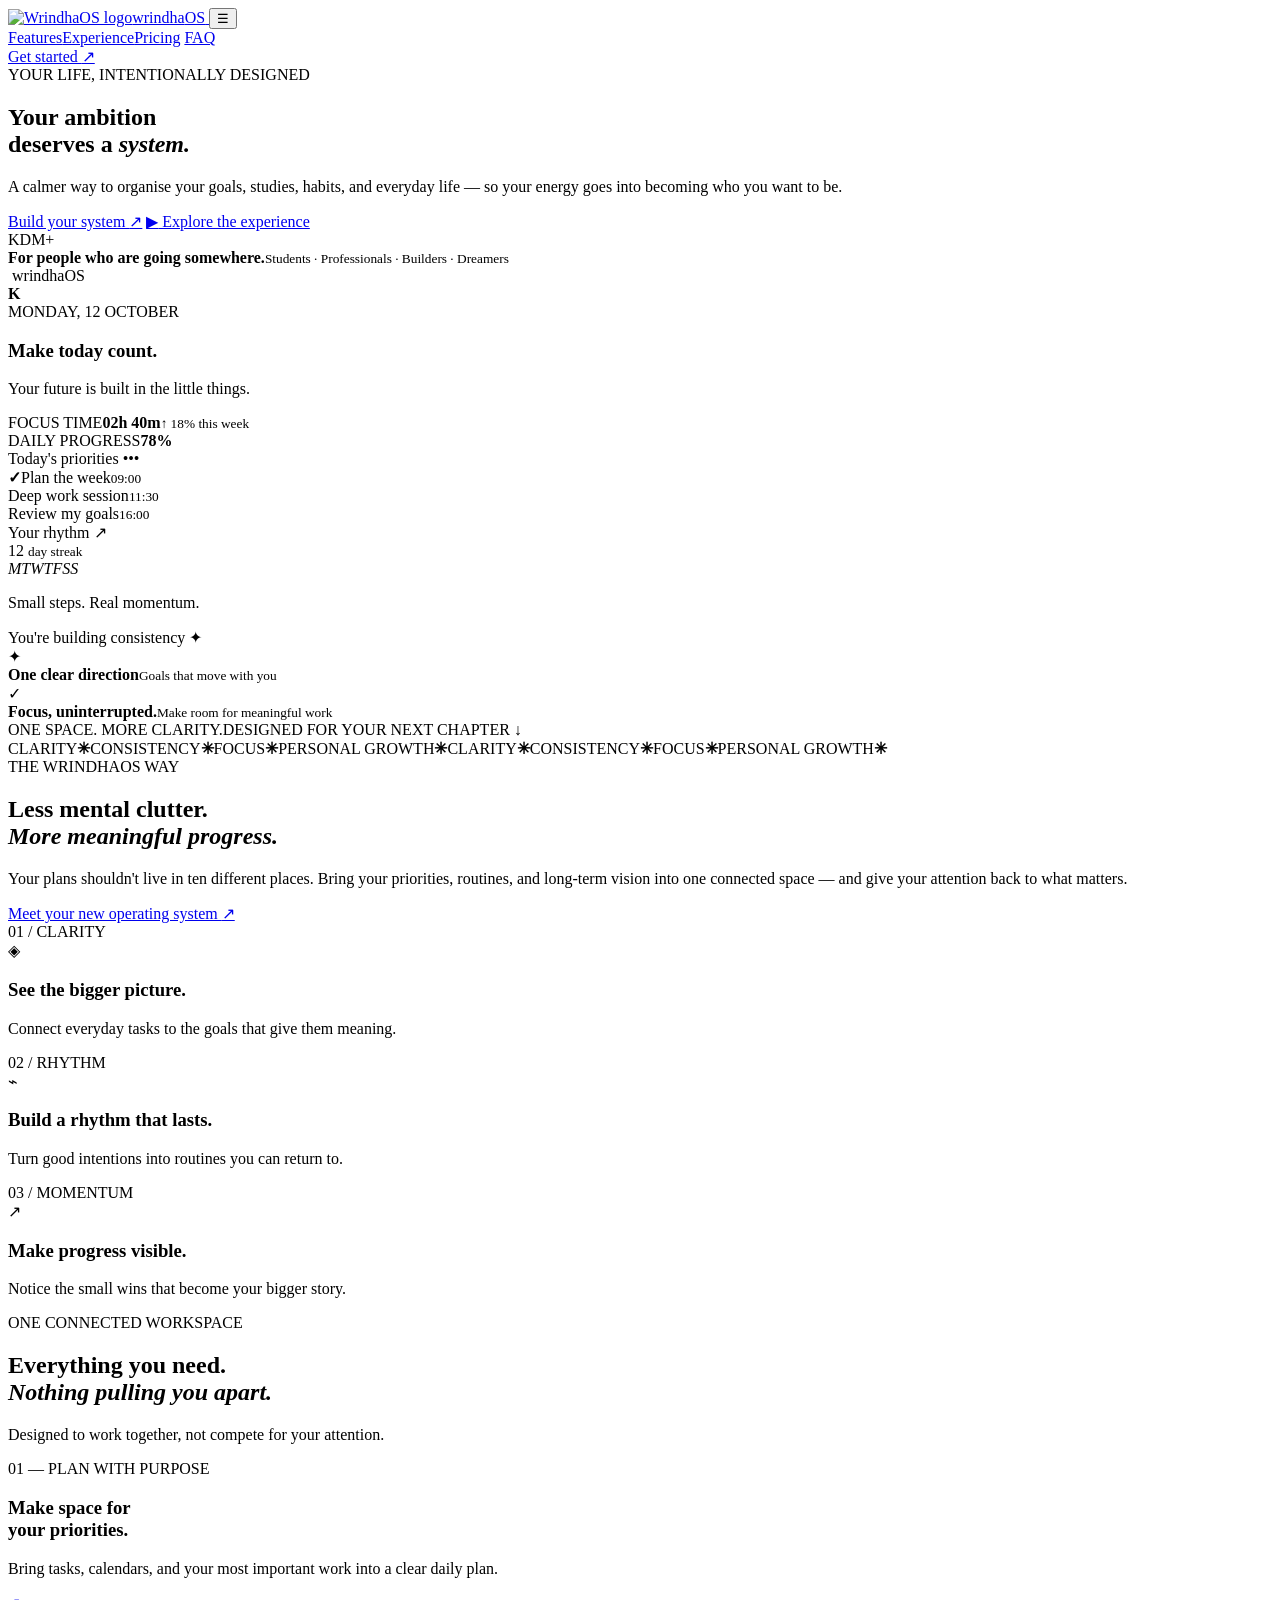
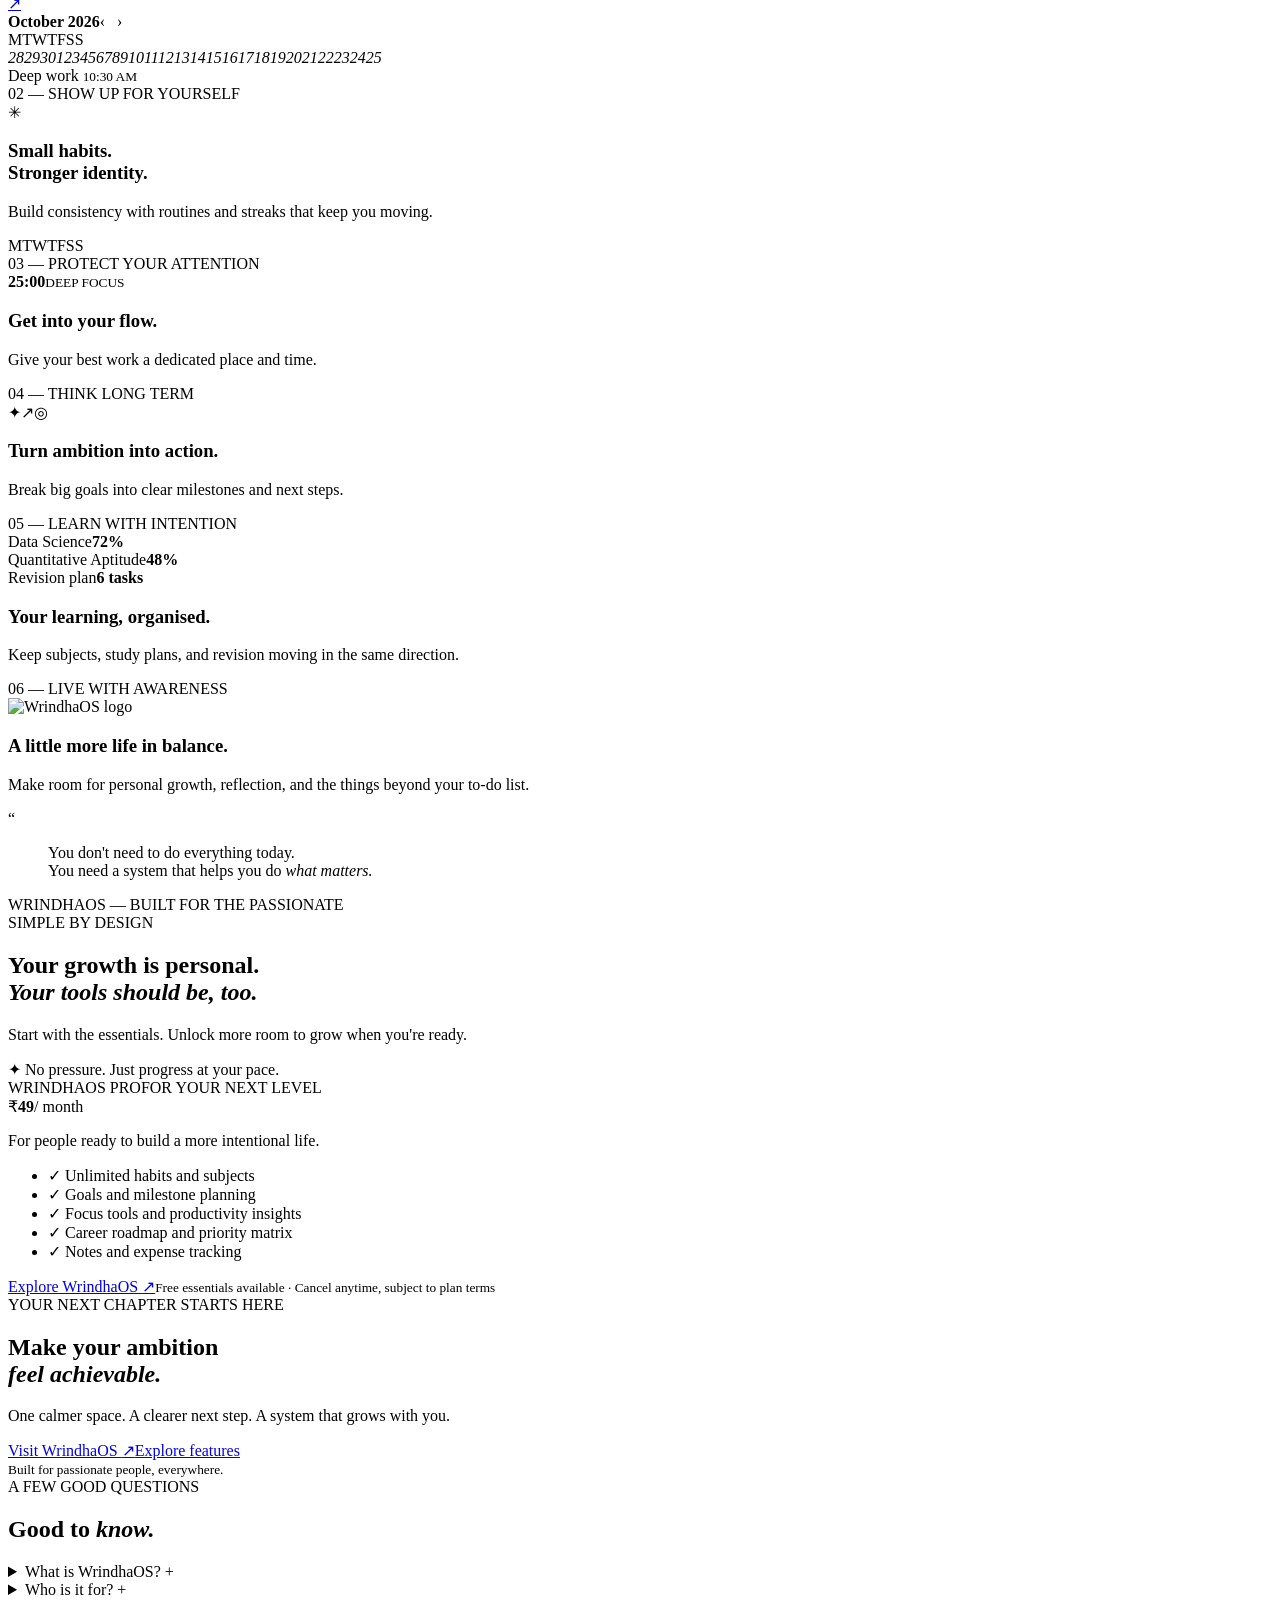
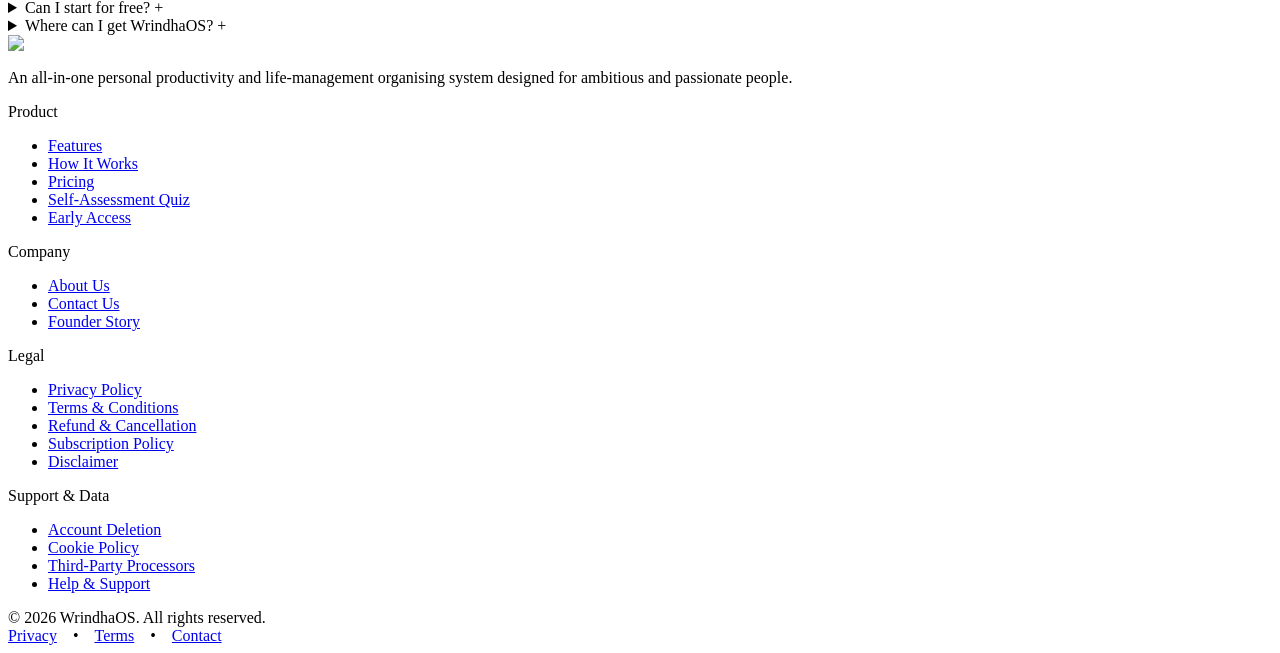
==== commit c89e36c4: "Update print statement from 'Hello' to 'Goodbye'" ====
--- a/index.html
+++ b/index.html
@@ -1,2399 +1,104 @@
-<!DOCTYPE html>
+<!doctype html>
 <html lang="en">
 <head>
   <meta charset="UTF-8" />
-  <meta name="viewport" content="width=device-width, initial-scale=1.0, maximum-scale=5.0" />
-  <title>WrindhaOS — Where System Meets Your Passion</title>
-  <meta name="description" content="WrindhaOS brings your goals, tasks, habits, focus, planning, career, and everyday life into one simple system — so you can focus on what actually matters." />
-  <meta property="og:title" content="WrindhaOS — Where System Meets Your Passion" />
-  <meta property="og:description" content="WrindhaOS brings your goals, tasks, habits, focus, planning, career, and everyday life into one simple system — so you can focus on what actually matters." />
-  <meta property="og:type" content="website" />
-  <link rel="canonical" href="https://wrindhaos.com/" />
-  <link rel="preconnect" href="https://fonts.googleapis.com" />
-  <link rel="preconnect" href="https://fonts.gstatic.com" crossorigin />
-  <link href="https://fonts.googleapis.com/css2?family=Plus+Jakarta+Sans:wght@400;500;600;700;800&display=swap" rel="stylesheet" />
+  <meta name="viewport" content="width=device-width, initial-scale=1.0" />
+  <meta name="theme-color" content="#10152f" />
+  <meta name="description" content="WrindhaOS turns your ambition into a system. Organise your studies, habits, goals, focus, and everyday life in one calm workspace." />
+  <title>WrindhaOS — Built for the Passionate</title>
+  <link rel="preconnect" href="https://fonts.googleapis.com">
+  <link rel="preconnect" href="https://fonts.gstatic.com" crossorigin>
+  <link href="https://fonts.googleapis.com/css2?family=DM+Sans:wght@400;500;600;700&family=Manrope:wght@400;500;600;700;800&display=swap" rel="stylesheet">
   <link rel="icon" type="image/jpeg" href="app icon.jpeg" />
-
-  <style>
-    /* ==========================================================================
-       COLOR SYSTEM & DESIGN TOKENS
-       ========================================================================== */
-    :root {
-      --primary: #082F49;      /* Deep Ocean Navy */
-      --secondary: #0EA5E9;    /* Ocean Blue Accent */
-      --bg: #F0F9FF;           /* Soft Sky background */
-      --card: #FFFFFF;         /* Pure White */
-      --accent: #CBD5E1;       /* Silver border & accents */
-      --text-main: #0F172A;    /* Midnight */
-      --text-muted: #64748B;   /* Slate */
-      --success: #10B981;      /* Emerald */
-      --navy-card: #0C3A5A;
-      --navy-border: #164E63;
-      --shadow-sm: 0 2px 8px rgba(8, 47, 73, 0.04);
-      --shadow-md: 0 12px 30px rgba(8, 47, 73, 0.08);
-      --shadow-lg: 0 24px 50px rgba(8, 47, 73, 0.12);
-      --radius-sm: 8px;
-      --radius-md: 14px;
-      --radius-lg: 20px;
-      --radius-xl: 28px;
-    }
-
-    /* ==========================================================================
-       BASE & RESET
-       ========================================================================== */
-    *, *::before, *::after {
-      box-sizing: border-box;
-      margin: 0;
-      padding: 0;
-    }
-
-    html {
-      scroll-behavior: smooth;
-      font-size: 16px;
-    }
-
-    body {
-      font-family: 'Plus Jakarta Sans', system-ui, -apple-system, BlinkMacSystemFont, 'Segoe UI', Roboto, sans-serif;
-      background-color: var(--bg);
-      color: var(--text-main);
-      line-height: 1.6;
-      -webkit-font-smoothing: antialiased;
-      overflow-x: hidden;
-    }
-
-    a {
-      color: inherit;
-      text-decoration: none;
-      transition: color 0.2s ease;
-    }
-
-    button {
-      font-family: inherit;
-      cursor: pointer;
-      border: none;
-      background: none;
-    }
-
-    .container {
-      width: min(100% - 40px, 1220px);
-      margin-inline: auto;
-    }
-
-    /* ==========================================================================
-       TYPOGRAPHY HIERARCHY
-       ========================================================================== */
-    h1, h2, h3, h4 {
-      color: var(--primary);
-      font-weight: 700;
-      line-height: 1.15;
-      letter-spacing: -0.03em;
-    }
-
-    .eyebrow {
-      display: inline-flex;
-      align-items: center;
-      gap: 6px;
-      padding: 6px 14px;
-      background: rgba(14, 165, 233, 0.12);
-      color: var(--primary);
-      border: 1px solid rgba(14, 165, 233, 0.25);
-      border-radius: 999px;
-      font-size: 0.8rem;
-      font-weight: 700;
-      text-transform: uppercase;
-      letter-spacing: 0.08em;
-      margin-bottom: 18px;
-    }
-
-    .eyebrow-dark {
-      background: rgba(14, 165, 233, 0.18);
-      color: #BAE6FD;
-      border-color: rgba(14, 165, 233, 0.35);
-    }
-
-    /* ==========================================================================
-       BUTTONS
-       ========================================================================== */
-    .btn {
-      display: inline-flex;
-      align-items: center;
-      justify-content: center;
-      gap: 8px;
-      padding: 13px 26px;
-      border-radius: 10px;
-      font-weight: 600;
-      font-size: 0.95rem;
-      transition: all 0.2s cubic-bezier(0.16, 1, 0.3, 1);
-      cursor: pointer;
-      white-space: nowrap;
-    }
-
-    .btn-primary {
-      background-color: var(--primary);
-      color: #FFFFFF;
-      box-shadow: 0 4px 14px rgba(8, 47, 73, 0.2);
-    }
-
-    .btn-primary:hover {
-      background-color: #0c4a6e;
-      transform: translateY(-2px);
-      box-shadow: 0 8px 22px rgba(8, 47, 73, 0.3);
-      color: #FFFFFF;
-    }
-
-    .btn-accent {
-      background-color: var(--secondary);
-      color: #FFFFFF;
-      box-shadow: 0 4px 14px rgba(14, 165, 233, 0.25);
-    }
-
-    .btn-accent:hover {
-      background-color: #0284c7;
-      transform: translateY(-2px);
-      box-shadow: 0 8px 22px rgba(14, 165, 233, 0.35);
-      color: #FFFFFF;
-    }
-
-    .btn-secondary {
-      background-color: #FFFFFF;
-      color: var(--primary);
-      border: 1px solid var(--accent);
-      box-shadow: var(--shadow-sm);
-    }
-
-    .btn-secondary:hover {
-      border-color: var(--secondary);
-      color: var(--secondary);
-      transform: translateY(-2px);
-      box-shadow: var(--shadow-md);
-    }
-
-    .btn-white {
-      background-color: #FFFFFF;
-      color: var(--primary);
-      box-shadow: 0 4px 16px rgba(0, 0, 0, 0.15);
-    }
-
-    .btn-white:hover {
-      background-color: #F0F9FF;
-      color: var(--secondary);
-      transform: translateY(-2px);
-      box-shadow: 0 8px 24px rgba(0, 0, 0, 0.2);
-    }
-
-    .btn-lg {
-      padding: 16px 34px;
-      font-size: 1.05rem;
-      border-radius: 12px;
-    }
-
-    /* ==========================================================================
-       STICKY NAVBAR
-       ========================================================================== */
-    .navbar {
-      position: sticky;
-      top: 0;
-      z-index: 1000;
-      background: rgba(255, 255, 255, 0.94);
-      backdrop-filter: blur(14px);
-      -webkit-backdrop-filter: blur(14px);
-      border-bottom: 1px solid rgba(203, 213, 225, 0.7);
-      transition: all 0.2s ease;
-    }
-
-    .nav-inner {
-      display: flex;
-      align-items: center;
-      justify-content: space-between;
-      height: 72px;
-    }
-
-    .brand {
-      display: flex;
-      align-items: center;
-      gap: 10px;
-      font-weight: 800;
-      font-size: 1.25rem;
-      color: var(--primary);
-      letter-spacing: -0.03em;
-    }
-
-    .brand-logo-badge {
-      width: 36px;
-      height: 36px;
-      border-radius: 9px;
-      background: linear-gradient(135deg, var(--primary) 0%, #0c4a6e 100%);
-      display: grid;
-      place-items: center;
-      color: var(--secondary);
-      font-size: 1.1rem;
-      border: 1px solid rgba(14, 165, 233, 0.3);
-    }
-
-    .brand-logo-img {
-      width: 38px;
-      height: 38px;
-      border-radius: 8px;
-      object-fit: contain;
-      display: block;
-    }
-
-    .nav-links {
-      display: flex;
-      align-items: center;
-      gap: 30px;
-      list-style: none;
-    }
-
-    .nav-link {
-      font-size: 0.92rem;
-      font-weight: 600;
-      color: var(--text-muted);
-      transition: color 0.2s ease;
-    }
-
-    .nav-link:hover {
-      color: var(--secondary);
-    }
-
-    .nav-actions {
-      display: flex;
-      align-items: center;
-      gap: 14px;
-    }
-
-    .nav-login {
-      font-size: 0.92rem;
-      font-weight: 600;
-      color: var(--text-main);
-      padding: 8px 14px;
-    }
-
-    .nav-login:hover {
-      color: var(--secondary);
-    }
-
-    .mobile-menu-btn {
-      display: none;
-      flex-direction: column;
-      gap: 5px;
-      width: 32px;
-      height: 32px;
-      justify-content: center;
-      align-items: center;
-      cursor: pointer;
-    }
-
-    .mobile-menu-btn span {
-      width: 22px;
-      height: 2px;
-      background-color: var(--primary);
-      transition: all 0.3s ease;
-    }
-
-    .mobile-nav-drawer {
-      display: none;
-      position: absolute;
-      top: 72px;
-      left: 0;
-      width: 100%;
-      background: #FFFFFF;
-      border-bottom: 1px solid var(--accent);
-      padding: 24px;
-      box-shadow: var(--shadow-lg);
-    }
-
-    .mobile-nav-drawer.open {
-      display: block;
-    }
-
-    .mobile-nav-drawer ul {
-      list-style: none;
-      display: flex;
-      flex-direction: column;
-      gap: 16px;
-      margin-bottom: 20px;
-    }
-
-    .mobile-nav-drawer .nav-link {
-      font-size: 1.05rem;
-      display: block;
-      padding: 6px 0;
-    }
-
-    /* ==========================================================================
-       HERO SECTION
-       ========================================================================== */
-    .hero {
-      position: relative;
-      padding: 70px 0 90px;
-      overflow: hidden;
-      background: radial-gradient(circle at 80% 20%, rgba(14, 165, 233, 0.15) 0%, rgba(240, 249, 255, 0) 60%),
-                  radial-gradient(circle at 10% 80%, rgba(8, 47, 73, 0.05) 0%, rgba(240, 249, 255, 0) 50%),
-                  var(--bg);
-    }
-
-    .hero-grid {
-      display: flex;
-      flex-direction: column;
-      align-items: center;
-      text-align: center;
-      max-width: 860px;
-      margin: 0 auto;
-    }
-
-    .hero-content {
-      display: flex;
-      flex-direction: column;
-      align-items: center;
-      text-align: center;
-      width: 100%;
-    }
-
-    .hero-content .eyebrow {
-      font-size: clamp(1.2rem, 2.2vw, 1.55rem);
-      font-weight: 800;
-      letter-spacing: -0.02em;
-      line-height: 1.25;
-      text-transform: none;
-      padding: 8px 20px;
-      gap: 8px;
-      border-radius: 999px;
-      background: rgba(14, 165, 233, 0.12);
-      border: 1.5px solid rgba(14, 165, 233, 0.35);
-      color: var(--primary);
-      margin-bottom: 20px;
-      box-shadow: 0 4px 14px rgba(14, 165, 233, 0.12);
-    }
-
-    .hero-content h1 {
-      font-size: clamp(2.8rem, 5.2vw, 4.2rem);
-      letter-spacing: -0.04em;
-      line-height: 1.08;
-      margin-bottom: 20px;
-      color: var(--primary);
-    }
-
-    .hero-content h1 span.highlight {
-      color: var(--secondary);
-    }
-
-    .hero-content p.lead {
-      font-size: 1.18rem;
-      line-height: 1.65;
-      color: var(--text-muted);
-      margin-bottom: 32px;
-      max-width: 680px;
-    }
-
-    .hero-cta-group {
-      display: flex;
-      align-items: center;
-      justify-content: center;
-      gap: 14px;
-      flex-wrap: wrap;
-      margin-bottom: 24px;
-    }
-
-    .trust-statement {
-      display: flex;
-      align-items: center;
-      justify-content: center;
-      gap: 8px;
-      font-size: 0.88rem;
-      font-weight: 500;
-      color: var(--text-muted);
-    }
-
-    .trust-dot {
-      width: 7px;
-      height: 7px;
-      border-radius: 50%;
-      background-color: var(--success);
-      box-shadow: 0 0 0 3px rgba(16, 185, 129, 0.2);
-    }
-
-    /* Mockup Frame */
-    .hero-mockup-wrapper {
-      position: relative;
-    }
-
-    .mockup-glow {
-      position: absolute;
-      inset: -20px;
-      background: radial-gradient(circle, rgba(14, 165, 233, 0.25) 0%, rgba(8, 47, 73, 0) 70%);
-      filter: blur(35px);
-      z-index: 0;
-      pointer-events: none;
-    }
-
-    .dashboard-mockup {
-      position: relative;
-      z-index: 1;
-      background: #FFFFFF;
-      border: 1px solid var(--accent);
-      border-radius: var(--radius-lg);
-      box-shadow: var(--shadow-lg);
-      overflow: hidden;
-    }
-
-    .mockup-header {
-      background: #F8FAFC;
-      border-bottom: 1px solid #E2E8F0;
-      padding: 12px 18px;
-      display: flex;
-      align-items: center;
-      justify-content: space-between;
-    }
-
-    .mockup-controls {
-      display: flex;
-      gap: 6px;
-    }
-
-    .mockup-controls span {
-      width: 10px;
-      height: 10px;
-      border-radius: 50%;
-      background: #CBD5E1;
-    }
-
-    .mockup-controls span:nth-child(1) { background: #FDA4AF; }
-    .mockup-controls span:nth-child(2) { background: #FCD34D; }
-    .mockup-controls span:nth-child(3) { background: #86EFAC; }
-
-    .mockup-title {
-      font-size: 0.78rem;
-      font-weight: 600;
-      color: var(--text-muted);
-      display: flex;
-      align-items: center;
-      gap: 6px;
-    }
-
-    .mockup-badge {
-      background: #E0F2FE;
-      color: var(--primary);
-      padding: 2px 8px;
-      border-radius: 4px;
-      font-size: 0.72rem;
-      font-weight: 700;
-    }
-
-    .mockup-body {
-      padding: 20px;
-      display: grid;
-      grid-template-columns: 1.25fr 1fr;
-      gap: 16px;
-      background: #F8FAFC;
-    }
-
-    .mockup-card {
-      background: #FFFFFF;
-      border: 1px solid #E2E8F0;
-      border-radius: var(--radius-sm);
-      padding: 14px;
-    }
-
-    .mockup-card-title {
-      font-size: 0.78rem;
-      font-weight: 700;
-      color: var(--primary);
-      text-transform: uppercase;
-      letter-spacing: 0.05em;
-      margin-bottom: 10px;
-      display: flex;
-      align-items: center;
-      justify-content: space-between;
-    }
-
-    /* Tasks list in mockup */
-    .task-item {
-      display: flex;
-      align-items: center;
-      gap: 8px;
-      padding: 7px 0;
-      border-bottom: 1px solid #F1F5F9;
-      font-size: 0.8rem;
-    }
-
-    .task-item:last-child {
-      border-bottom: none;
-    }
-
-    .task-checkbox {
-      width: 15px;
-      height: 15px;
-      border-radius: 4px;
-      border: 1.5px solid var(--accent);
-      display: grid;
-      place-items: center;
-      flex-shrink: 0;
-    }
-
-    .task-checkbox.checked {
-      background: var(--success);
-      border-color: var(--success);
-      color: white;
-      font-size: 9px;
-    }
-
-    .priority-tag {
-      font-size: 0.65rem;
-      font-weight: 700;
-      padding: 1px 6px;
-      border-radius: 3px;
-      margin-left: auto;
-    }
-
-    .tag-urgent { background: #FEE2E2; color: #DC2626; }
-    .tag-high { background: #FEF3C7; color: #D97706; }
-    .tag-deep { background: #E0F2FE; color: #0284C7; }
-
-    /* Focus widget in mockup */
-    .focus-widget {
-      text-align: center;
-      padding: 10px 0;
-    }
-
-    .focus-timer {
-      font-size: 1.7rem;
-      font-weight: 800;
-      color: var(--primary);
-      letter-spacing: -0.03em;
-    }
-
-    .focus-status {
-      font-size: 0.72rem;
-      color: var(--secondary);
-      font-weight: 600;
-      margin-bottom: 8px;
-    }
-
-    .progress-bar-bg {
-      height: 6px;
-      background: #E2E8F0;
-      border-radius: 99px;
-      overflow: hidden;
-      margin-top: 6px;
-    }
-
-    .progress-bar-fill {
-      height: 100%;
-      background: linear-gradient(90deg, var(--secondary), var(--success));
-      border-radius: 99px;
-    }
-
-    /* Habit dots in mockup */
-    .habit-row {
-      display: flex;
-      align-items: center;
-      justify-content: space-between;
-      padding: 6px 0;
-      font-size: 0.78rem;
-    }
-
-    .habit-dots {
-      display: flex;
-      gap: 4px;
-    }
-
-    .dot {
-      width: 14px;
-      height: 14px;
-      border-radius: 3px;
-      background: #E2E8F0;
-    }
-
-    .dot.done {
-      background: var(--success);
-    }
-
-    /* ==========================================================================
-       SOCIAL PROOF / STATS SECTION
-       ========================================================================== */
-    .proof-section {
-      background: #FFFFFF;
-      border-top: 1px solid var(--accent);
-      border-bottom: 1px solid var(--accent);
-      padding: 48px 0;
-    }
-
-    .proof-header {
-      text-align: center;
-      margin-bottom: 32px;
-    }
-
-    .proof-header p {
-      font-size: 1.05rem;
-      font-weight: 600;
-      color: var(--primary);
-      letter-spacing: -0.01em;
-    }
-
-    .stats-grid {
-      display: grid;
-      grid-template-columns: repeat(4, 1fr);
-      gap: 24px;
-    }
-
-    .stat-card {
-      text-align: center;
-      padding: 16px 20px;
-      background: var(--bg);
-      border: 1px solid #E2E8F0;
-      border-radius: var(--radius-md);
-      transition: transform 0.2s ease;
-    }
-
-    .stat-card:hover {
-      transform: translateY(-2px);
-      border-color: var(--secondary);
-    }
-
-    .stat-number {
-      font-size: clamp(1.8rem, 3vw, 2.4rem);
-      font-weight: 800;
-      color: var(--primary);
-      line-height: 1.1;
-      margin-bottom: 4px;
-    }
-
-    .stat-label {
-      font-size: 0.85rem;
-      font-weight: 600;
-      color: var(--text-muted);
-    }
-
-    /* ==========================================================================
-       PROBLEM VS SOLUTION SECTION
-       ========================================================================== */
-    .problem-section {
-      padding: 90px 0;
-      background-color: var(--bg);
-    }
-
-    .section-header {
-      text-align: center;
-      max-width: 760px;
-      margin: 0 auto 56px;
-    }
-
-    .section-header h2 {
-      font-size: clamp(2rem, 3.5vw, 2.75rem);
-      margin-bottom: 16px;
-    }
-
-    .section-header p {
-      font-size: 1.05rem;
-      color: var(--text-muted);
-      line-height: 1.6;
-    }
-
-    .apps-scatter-pills {
-      display: flex;
-      flex-wrap: wrap;
-      justify-content: center;
-      gap: 10px;
-      margin: 24px auto 36px;
-      max-width: 800px;
-    }
-
-    .scatter-pill {
-      background: #FFFFFF;
-      border: 1px solid var(--accent);
-      padding: 6px 14px;
-      border-radius: 99px;
-      font-size: 0.82rem;
-      font-weight: 600;
-      color: var(--text-muted);
-    }
-
-    .comparison-grid {
-      display: grid;
-      grid-template-columns: 1fr 1fr;
-      gap: 28px;
-      align-items: stretch;
-    }
-
-    .comparison-card {
-      padding: 38px 34px;
-      border-radius: var(--radius-lg);
-      border: 1px solid var(--accent);
-      display: flex;
-      flex-direction: column;
-    }
-
-    .comparison-card.before {
-      background: #FFFFFF;
-      border-color: #E2E8F0;
-    }
-
-    .comparison-card.after {
-      background: var(--primary);
-      color: #FFFFFF;
-      border-color: var(--navy-border);
-      box-shadow: var(--shadow-md);
-      position: relative;
-    }
-
-    .comparison-card.after h3,
-    .comparison-card.after p {
-      color: #FFFFFF;
-    }
-
-    .card-status-badge {
-      display: inline-flex;
-      align-items: center;
-      gap: 6px;
-      font-size: 0.75rem;
-      font-weight: 700;
-      text-transform: uppercase;
-      letter-spacing: 0.08em;
-      padding: 4px 12px;
-      border-radius: 99px;
-      margin-bottom: 16px;
-      width: fit-content;
-    }
-
-    .badge-before {
-      background: #FEE2E2;
-      color: #DC2626;
-    }
-
-    .badge-after {
-      background: rgba(14, 165, 233, 0.25);
-      color: #7DD3FC;
-      border: 1px solid rgba(14, 165, 233, 0.4);
-    }
-
-    .comparison-flow {
-      display: flex;
-      align-items: center;
-      gap: 8px;
-      margin-top: 24px;
-      font-size: 0.9rem;
-      font-weight: 600;
-      flex-wrap: wrap;
-    }
-
-    .flow-step {
-      padding: 8px 14px;
-      border-radius: 8px;
-    }
-
-    .before .flow-step {
-      background: #F1F5F9;
-      color: var(--text-main);
-      border: 1px dashed var(--accent);
-    }
-
-    .after .flow-step {
-      background: rgba(255, 255, 255, 0.1);
-      color: #F0F9FF;
-      border: 1px solid rgba(14, 165, 233, 0.35);
-    }
-
-    .flow-arrow {
-      color: var(--text-muted);
-      font-weight: 700;
-    }
-
-    .after .flow-arrow {
-      color: var(--secondary);
-    }
-
-    /* ==========================================================================
-       CORE FEATURES SECTION (9 CARDS)
-       ========================================================================== */
-    .features-section {
-      padding: 90px 0;
-      background: #FFFFFF;
-    }
-
-    .features-grid {
-      display: grid;
-      grid-template-columns: repeat(3, 1fr);
-      gap: 24px;
-    }
-
-    .feature-card {
-      background: #FFFFFF;
-      border: 1px solid #E2E8F0;
-      border-radius: var(--radius-md);
-      padding: 30px 26px;
-      transition: all 0.25s cubic-bezier(0.16, 1, 0.3, 1);
-      display: flex;
-      flex-direction: column;
-      position: relative;
-    }
-
-    .feature-card:hover {
-      transform: translateY(-4px);
-      border-color: var(--secondary);
-      box-shadow: var(--shadow-md);
-    }
-
-    .feature-icon-box {
-      width: 48px;
-      height: 48px;
-      border-radius: 12px;
-      background: #F0F9FF;
-      border: 1px solid #BAE6FD;
-      display: grid;
-      place-items: center;
-      color: var(--secondary);
-      margin-bottom: 20px;
-      font-size: 1.3rem;
-      transition: background-color 0.2s ease;
-    }
-
-    .feature-card:hover .feature-icon-box {
-      background: var(--primary);
-      color: var(--secondary);
-      border-color: var(--primary);
-    }
-
-    .feature-card h3 {
-      font-size: 1.2rem;
-      margin-bottom: 10px;
-      color: var(--primary);
-    }
-
-    .feature-card p {
-      font-size: 0.92rem;
-      color: var(--text-muted);
-      line-height: 1.6;
-    }
-
-    /* Quiz Highlight banner within features */
-    .quiz-callout-banner {
-      margin-top: 40px;
-      background: linear-gradient(135deg, var(--bg) 0%, #E0F2FE 100%);
-      border: 1px solid #BAE6FD;
-      border-radius: var(--radius-md);
-      padding: 28px 36px;
-      display: flex;
-      align-items: center;
-      justify-content: space-between;
-      gap: 24px;
-      flex-wrap: wrap;
-    }
-
-    .quiz-callout-text h3 {
-      font-size: 1.3rem;
-      margin-bottom: 6px;
-      color: var(--primary);
-    }
-
-    .quiz-callout-text p {
-      color: var(--text-muted);
-      font-size: 0.95rem;
-    }
-
-    /* ==========================================================================
-       "BUILT FOR PASSIONATE PEOPLE" / DAY CONTROL SECTION (LIGHT MODE)
-       ========================================================================== */
-    .day-control-section {
-      background-color: #F8FAFC;
-      color: var(--text-main);
-      padding: 100px 0;
-      position: relative;
-      overflow: hidden;
-      border-top: 1px solid #E2E8F0;
-      border-bottom: 1px solid #E2E8F0;
-    }
-
-    .day-control-section::before {
-      content: '';
-      position: absolute;
-      top: 0;
-      right: 0;
-      width: 500px;
-      height: 500px;
-      background: radial-gradient(circle, rgba(14, 165, 233, 0.08) 0%, rgba(248, 250, 252, 0) 70%);
-      pointer-events: none;
-    }
-
-    .day-control-section h2 {
-      color: var(--primary);
-      font-size: clamp(2.75rem, 5.5vw, 4rem);
-      font-weight: 800;
-      letter-spacing: -0.035em;
-      line-height: 1.1;
-      margin-bottom: 18px;
-    }
-
-    .day-control-section p.subhead {
-      color: var(--text-muted);
-      font-size: 1.1rem;
-      max-width: 680px;
-      line-height: 1.65;
-      margin-bottom: 48px;
-    }
-
-    .pillars-pill-group {
-      display: flex;
-      flex-wrap: wrap;
-      gap: 10px;
-      margin-bottom: 40px;
-    }
-
-    .pillar-pill {
-      background: #FFFFFF;
-      border: 1px solid var(--accent);
-      color: var(--primary);
-      font-size: 0.85rem;
-      font-weight: 600;
-      padding: 6px 14px;
-      border-radius: 99px;
-      box-shadow: 0 1px 3px rgba(0, 0, 0, 0.04);
-    }
-
-    .day-visual-layout {
-      display: grid;
-      grid-template-columns: 1fr 1.1fr;
-      gap: 48px;
-      align-items: center;
-    }
-
-    /* Schedule Timeline */
-    .schedule-list {
-      display: flex;
-      flex-direction: column;
-      gap: 12px;
-    }
-
-    .schedule-row {
-      display: flex;
-      align-items: center;
-      gap: 16px;
-      background: #FFFFFF;
-      border: 1px solid var(--accent);
-      padding: 12px 18px;
-      border-radius: 10px;
-      transition: all 0.2s ease;
-      box-shadow: 0 2px 4px rgba(8, 47, 73, 0.03);
-    }
-
-    .schedule-row:hover {
-      background: #F0F9FF;
-      border-color: var(--secondary);
-      transform: translateX(4px);
-    }
-
-    .schedule-row.active-deep-work {
-      background: #F0F9FF;
-      border-color: var(--secondary);
-    }
-
-    .schedule-time {
-      font-family: monospace;
-      font-weight: 700;
-      font-size: 0.88rem;
-      color: var(--secondary);
-      min-width: 55px;
-    }
-
-    .schedule-title {
-      font-size: 0.95rem;
-      font-weight: 600;
-      color: var(--text-main);
-    }
-
-    .schedule-badge {
-      margin-left: auto;
-      font-size: 0.72rem;
-      font-weight: 700;
-      padding: 3px 9px;
-      border-radius: 4px;
-      background: #F1F5F9;
-      color: var(--text-muted);
-      border: 1px solid #E2E8F0;
-    }
-
-    /* Day Dashboard Visualizer */
-    .day-preview-panel {
-      background: #FFFFFF;
-      border: 1px solid var(--accent);
-      border-radius: var(--radius-lg);
-      padding: 28px;
-      box-shadow: 0 16px 40px rgba(8, 47, 73, 0.08);
-    }
-
-    .panel-header {
-      display: flex;
-      justify-content: space-between;
-      align-items: center;
-      margin-bottom: 20px;
-      padding-bottom: 14px;
-      border-bottom: 1px solid #E2E8F0;
-    }
-
-    .panel-title {
-      font-size: 1.1rem;
-      font-weight: 700;
-      color: var(--primary);
-    }
-
-    .panel-stat-ring {
-      display: flex;
-      align-items: center;
-      gap: 12px;
-      background: #F0F9FF;
-      padding: 14px;
-      border-radius: 10px;
-      margin-bottom: 14px;
-      border: 1px solid #BAE6FD;
-    }
-
-    /* ==========================================================================
-       FOR PASSIONATE PEOPLE (BRAND PHILOSOPHY)
-       ========================================================================== */
-    .philosophy-section {
-      padding: 100px 0;
-      background: var(--bg);
-    }
-
-    .philosophy-header {
-      text-align: center;
-      max-width: 800px;
-      margin: 0 auto 64px;
-    }
-
-    .philosophy-header h2 {
-      font-size: clamp(2.2rem, 4vw, 3.2rem);
-      margin-bottom: 20px;
-      line-height: 1.12;
-    }
-
-    .philosophy-header p.quote {
-      font-size: 1.2rem;
-      color: var(--text-muted);
-      font-weight: 500;
-      line-height: 1.6;
-    }
-
-    .principles-grid {
-      display: grid;
-      grid-template-columns: repeat(3, 1fr);
-      gap: 32px;
-    }
-
-    .principle-card {
-      background: #FFFFFF;
-      border: 1px solid var(--accent);
-      border-radius: var(--radius-lg);
-      padding: 44px 34px;
-      text-align: left;
-      transition: transform 0.2s ease, box-shadow 0.2s ease;
-    }
-
-    .principle-card:hover {
-      transform: translateY(-4px);
-      box-shadow: var(--shadow-md);
-      border-color: var(--secondary);
-    }
-
-    .principle-num {
-      font-size: 1.1rem;
-      font-weight: 800;
-      color: var(--secondary);
-      margin-bottom: 16px;
-      font-family: monospace;
-    }
-
-    .principle-card h3 {
-      font-size: 1.6rem;
-      margin-bottom: 12px;
-      color: var(--primary);
-    }
-
-    .principle-card p {
-      font-size: 1.02rem;
-      color: var(--text-muted);
-      line-height: 1.6;
-    }
-
-    /* ==========================================================================
-       HOW IT WORKS SECTION (3-STEP PROCESS WITH CONNECTOR)
-       ========================================================================== */
-    .how-it-works-section {
-      padding: 100px 0;
-      background: #FFFFFF;
-      position: relative;
-    }
-
-    .steps-container {
-      display: grid;
-      grid-template-columns: repeat(3, 1fr);
-      gap: 36px;
-      position: relative;
-      margin-top: 48px;
-    }
-
-    .steps-connector-line {
-      position: absolute;
-      top: 38px;
-      left: 15%;
-      right: 15%;
-      height: 2px;
-      background: linear-gradient(90deg, var(--secondary) 0%, var(--primary) 100%);
-      z-index: 0;
-      opacity: 0.35;
-    }
-
-    .step-card {
-      position: relative;
-      z-index: 1;
-      text-align: center;
-      padding: 0 16px;
-    }
-
-    .step-badge {
-      width: 76px;
-      height: 76px;
-      border-radius: 50%;
-      background: var(--bg);
-      border: 2px solid var(--secondary);
-      display: grid;
-      place-items: center;
-      margin: 0 auto 24px;
-      font-size: 1.2rem;
-      font-weight: 800;
-      color: var(--primary);
-      box-shadow: 0 0 0 8px #FFFFFF;
-      transition: all 0.2s ease;
-    }
-
-    .step-card:hover .step-badge {
-      background: var(--primary);
-      color: #FFFFFF;
-      border-color: var(--primary);
-    }
-
-    .step-card h3 {
-      font-size: 1.4rem;
-      margin-bottom: 12px;
-      color: var(--primary);
-    }
-
-    .step-card p {
-      font-size: 0.98rem;
-      color: var(--text-muted);
-      line-height: 1.6;
-    }
-
-    /* ==========================================================================
-       PRICING SECTION
-       ========================================================================== */
-    .pricing-section {
-      padding: 90px 0;
-      background: var(--bg);
-    }
-
-    .pricing-grid {
-      display: grid;
-      grid-template-columns: repeat(2, minmax(0, 440px));
-      justify-content: center;
-      gap: 32px;
-      margin-top: 48px;
-    }
-
-    .pricing-card {
-      background: #FFFFFF;
-      border: 1px solid var(--accent);
-      border-radius: var(--radius-lg);
-      padding: 40px 36px;
-      display: flex;
-      flex-direction: column;
-      position: relative;
-      transition: all 0.25s ease;
-    }
-
-    .pricing-card.pro-card {
-      border: 2px solid var(--secondary);
-      box-shadow: var(--shadow-md);
-    }
-
-    .pro-tag {
-      position: absolute;
-      top: -14px;
-      left: 50%;
-      transform: translateX(-50%);
-      background: var(--secondary);
-      color: #FFFFFF;
-      font-size: 0.75rem;
-      font-weight: 800;
-      letter-spacing: 0.08em;
-      padding: 4px 14px;
-      border-radius: 99px;
-      text-transform: uppercase;
-    }
-
-    .pricing-name {
-      font-size: 1.4rem;
-      font-weight: 700;
-      color: var(--primary);
-      margin-bottom: 8px;
-    }
-
-    .pricing-desc {
-      font-size: 0.9rem;
-      color: var(--text-muted);
-      margin-bottom: 24px;
-      min-height: 40px;
-    }
-
-    .pricing-price {
-      font-size: 2.8rem;
-      font-weight: 800;
-      color: var(--primary);
-      margin-bottom: 24px;
-      display: flex;
-      align-items: baseline;
-      gap: 6px;
-    }
-
-    .pricing-price span.term {
-      font-size: 1rem;
-      font-weight: 500;
-      color: var(--text-muted);
-    }
-
-    .pricing-features-list {
-      list-style: none;
-      display: flex;
-      flex-direction: column;
-      gap: 12px;
-      margin-bottom: 36px;
-      flex-grow: 1;
-    }
-
-    .pricing-feature-item {
-      display: flex;
-      align-items: center;
-      gap: 10px;
-      font-size: 0.92rem;
-      color: var(--text-main);
-    }
-
-    .check-icon {
-      color: var(--success);
-      font-weight: 800;
-      font-size: 1rem;
-    }
-
-    /* Comparison Table in Pricing */
-    .pricing-table-container {
-      margin-top: 56px;
-      background: #FFFFFF;
-      border: 1px solid #E2E8F0;
-      border-radius: var(--radius-md);
-      overflow-x: auto;
-      box-shadow: 0 4px 20px rgba(8, 47, 73, 0.03);
-    }
-
-    .pricing-compare-table {
-      width: 100%;
-      border-collapse: collapse;
-      text-align: left;
-      font-size: 0.92rem;
-    }
-
-    .pricing-compare-table th {
-      background: #F8FAFC;
-      color: var(--primary);
-      font-weight: 800;
-      padding: 16px 20px;
-      border-bottom: 1px solid #E2E8F0;
-    }
-
-    .pricing-compare-table th.highlight-col {
-      background: #F0F9FF;
-      color: var(--secondary);
-      border-bottom: 2px solid var(--secondary);
-    }
-
-    .pricing-compare-table td {
-      padding: 14px 20px;
-      border-bottom: 1px solid #F1F5F9;
-      color: var(--text-main);
-    }
-
-    .pricing-compare-table tr:last-child td {
-      border-bottom: none;
-    }
-
-    .pricing-compare-table tr:hover td {
-      background: #F8FAFC;
-    }
-
-    .pricing-compare-table tr:hover td.highlight-col {
-      background: #E0F2FE;
-    }
-
-    .pricing-compare-table td.highlight-col {
-      background: #F0F9FF;
-      font-weight: 600;
-      color: var(--primary);
-    }
-
-    .pill-limit {
-      display: inline-block;
-      padding: 2px 10px;
-      border-radius: 99px;
-      font-size: 0.8rem;
-      font-weight: 700;
-      background: #E2E8F0;
-      color: #334155;
-    }
-
-    .pill-unlimited {
-      display: inline-block;
-      padding: 2px 10px;
-      border-radius: 99px;
-      font-size: 0.8rem;
-      font-weight: 700;
-      background: #DCFCE7;
-      color: #166534;
-    }
-
-    .dash-icon {
-      color: #94A3B8;
-      font-weight: 700;
-    }
-
-    /* ==========================================================================
-       FIT & INTENT SECTION (WHY NOT FOR YOU)
-       ========================================================================== */
-    .not-for-you-section {
-      padding: 96px 0;
-      background: #082F49;
-      color: #FFFFFF;
-      position: relative;
-    }
-
-    .not-for-you-card {
-      background: rgba(15, 23, 42, 0.6);
-      border: 1px solid rgba(255, 255, 255, 0.12);
-      border-radius: var(--radius-lg);
-      padding: 56px 48px;
-      max-width: 860px;
-      margin: 0 auto;
-      backdrop-filter: blur(12px);
-      box-shadow: 0 20px 40px rgba(0, 0, 0, 0.25);
-    }
-
-    .not-for-you-card h2 {
-      font-size: clamp(1.8rem, 2.8vw, 2.3rem);
-      font-weight: 800;
-      color: #FFFFFF;
-      letter-spacing: -0.03em;
-      margin-bottom: 24px;
-      line-height: 1.25;
-    }
-
-    .not-for-you-card p {
-      font-size: 1.08rem;
-      color: #CBD5E1;
-      line-height: 1.8;
-      margin-bottom: 20px;
-    }
-
-    .not-for-you-card p strong {
-      color: #FFFFFF;
-    }
-
-    .not-for-you-contrast {
-      background: rgba(14, 165, 233, 0.08);
-      border-left: 4px solid var(--secondary);
-      padding: 22px 24px;
-      border-radius: 0 var(--radius-sm) var(--radius-sm) 0;
-      margin: 28px 0;
-      font-size: 1.05rem;
-      color: #F0F9FF;
-      line-height: 1.7;
-    }
-
-    .not-for-you-conclusion {
-      font-size: 1.22rem;
-      font-weight: 700;
-      color: #38BDF8;
-      line-height: 1.5;
-      margin-top: 28px;
-      padding-top: 24px;
-      border-top: 1px solid rgba(255, 255, 255, 0.1);
-    }
-
-    /* ==========================================================================
-       FAQ SECTION (EXPANDABLE ACCORDIONS)
-       ========================================================================== */
-    .faq-section {
-      padding: 90px 0;
-      background: #FFFFFF;
-    }
-
-    .faq-accordion-list {
-      max-width: 800px;
-      margin: 48px auto 0;
-      display: flex;
-      flex-direction: column;
-      gap: 14px;
-    }
-
-    .faq-item {
-      background: var(--bg);
-      border: 1px solid #E2E8F0;
-      border-radius: var(--radius-md);
-      overflow: hidden;
-      transition: border-color 0.2s ease;
-    }
-
-    .faq-item:hover {
-      border-color: var(--secondary);
-    }
-
-    .faq-question {
-      width: 100%;
-      text-align: left;
-      padding: 20px 24px;
-      font-size: 1.05rem;
-      font-weight: 700;
-      color: var(--primary);
-      display: flex;
-      justify-content: space-between;
-      align-items: center;
-      gap: 16px;
-      cursor: pointer;
-    }
-
-    .faq-icon {
-      font-size: 1.2rem;
-      font-weight: 600;
-      color: var(--secondary);
-      transition: transform 0.3s ease;
-    }
-
-    .faq-item.open .faq-icon {
-      transform: rotate(45deg);
-    }
-
-    .faq-answer {
-      display: none;
-      padding: 0 24px 22px;
-      font-size: 0.95rem;
-      color: var(--text-muted);
-      line-height: 1.65;
-    }
-
-    .faq-item.open .faq-answer {
-      display: block;
-    }
-
-    /* ==========================================================================
-       FINAL CTA SECTION
-       ========================================================================== */
-    .final-cta-section {
-      background: radial-gradient(circle at 50% 50%, #0C3A5A 0%, var(--primary) 100%);
-      color: #FFFFFF;
-      padding: 100px 0;
-      text-align: center;
-      position: relative;
-      overflow: hidden;
-    }
-
-    .final-cta-section::after {
-      content: '';
-      position: absolute;
-      bottom: -150px;
-      left: 50%;
-      transform: translateX(-50%);
-      width: 600px;
-      height: 300px;
-      background: radial-gradient(ellipse, rgba(14, 165, 233, 0.3) 0%, rgba(8, 47, 73, 0) 70%);
-      pointer-events: none;
-    }
-
-    .final-cta-content {
-      position: relative;
-      z-index: 1;
-      max-width: 680px;
-      margin: 0 auto;
-    }
-
-    .final-cta-section h2 {
-      color: #FFFFFF;
-      font-size: clamp(2.4rem, 4.5vw, 3.4rem);
-      margin-bottom: 18px;
-    }
-
-    .final-cta-section p {
-      font-size: 1.15rem;
-      color: var(--accent);
-      line-height: 1.65;
-      margin-bottom: 36px;
-    }
-
-    /* ==========================================================================
-       FOOTER
-       ========================================================================== */
-    .footer {
-      background: var(--primary);
-      border-top: 1px solid var(--navy-border);
-      color: #FFFFFF;
-      padding: 70px 0 30px;
-    }
-
-    .footer-grid {
-      display: grid;
-      grid-template-columns: 1.5fr 1fr 1fr 1fr 1fr;
-      gap: 40px;
-      margin-bottom: 60px;
-    }
-
-    .footer-brand p {
-      color: var(--accent);
-      font-size: 0.9rem;
-      line-height: 1.6;
-      margin-top: 14px;
-      max-width: 280px;
-    }
-
-    .footer-col-title {
-      font-size: 0.85rem;
-      font-weight: 700;
-      text-transform: uppercase;
-      letter-spacing: 0.08em;
-      color: var(--secondary);
-      margin-bottom: 18px;
-    }
-
-    .footer-links-list {
-      list-style: none;
-      display: flex;
-      flex-direction: column;
-      gap: 10px;
-    }
-
-    .footer-links-list a {
-      font-size: 0.88rem;
-      color: var(--accent);
-      transition: color 0.2s ease;
-    }
-
-    .footer-links-list a:hover {
-      color: #FFFFFF;
-    }
-
-    .footer-bottom {
-      padding-top: 30px;
-      border-top: 1px solid rgba(255, 255, 255, 0.1);
-      display: flex;
-      align-items: center;
-      justify-content: space-between;
-      font-size: 0.82rem;
-      color: var(--accent);
-      flex-wrap: wrap;
-      gap: 16px;
-    }
-.images{
-  display: flex;
-  gap: 40px;
-  height: 600px;
-  justify-content: center;
-}
-.images img{
-  width: 250px;
-  height: 500px;
-}
-.images1{
-  display: flex;
-  gap: 40px;
-  height: 600px;
-  justify-content: center;
-}
-.images1 img{
-  width:250px;
-  height: 500px;
-}
-
-    /* ==========================================================================
-       RESPONSIVE BREAKPOINTS
-       ========================================================================== */
-    @media (max-width: 1024px) {
-      .hero-grid {
-        grid-template-columns: 1fr;
-        gap: 48px;
-      }
-      .day-visual-layout {
-        grid-template-columns: 1fr;
-      }
-      .features-grid {
-        grid-template-columns: repeat(2, 1fr);
-      }
-      .footer-grid {
-        grid-template-columns: 1fr 1fr 1fr;
-      }
-      .footer-brand {
-        grid-column: 1 / -1;
-      }
-    }
-
-    @media (max-width: 768px) {
-      .nav-links, .nav-actions .nav-login {
-        display: none;
-      }
-      .mobile-menu-btn {
-        display: flex;
-      }
-      .stats-grid {
-        grid-template-columns: repeat(2, 1fr);
-      }
-      .comparison-grid {
-        grid-template-columns: 1fr;
-      }
-      .features-grid {
-        grid-template-columns: 1fr;
-      }
-      .principles-grid {
-        grid-template-columns: 1fr;
-      }
-      .steps-container {
-        grid-template-columns: 1fr;
-        gap: 48px;
-      }
-      .steps-connector-line {
-        display: none;
-      }
-      .pricing-grid {
-        grid-template-columns: 1fr;
-      }
-      .footer-grid {
-        grid-template-columns: 1fr 1fr;
-      }
-      .mockup-body {
-        grid-template-columns: 1fr;
-      }
-    }
-
-    @media (max-width: 480px) {
-      .stats-grid {
-        grid-template-columns: 1fr;
-      }
-      .footer-grid {
-        grid-template-columns: 1fr;
-      }
-      .hero-cta-group {
-        flex-direction: column;
-        align-items: stretch;
-      }
-      .btn-lg {
-        width: 100%;
-      }
-    }
-  </style>
+  <link rel="apple-touch-icon" href="app icon.jpeg" />
+  <link rel="stylesheet" href="styles.css" />
 </head>
 <body>
+  <div class="ambient ambient-one"></div><div class="ambient ambient-two"></div>
+  <header class="nav-wrap">
+    <nav class="nav container">
+      <a class="brand" href="#" aria-label="WrindhaOS home">
+        <img class="brand-logo" src="app icon.jpeg" alt="WrindhaOS logo" /><span class="brand-name">wrindha<span>OS</span></span>
+      </a>
+      <button class="menu-toggle" id="menuToggle" aria-label="Open navigation" aria-expanded="false">☰</button>
+      <div class="nav-links" id="navLinks">
+        <a href="#features">Features</a><a href="#experience">Experience</a><a href="#pricing">Pricing</a>
+        <a href="#faq">FAQ</a>
+      </div>
+      <a class="nav-cta" href="#get-started">Get started <span>↗</span></a>
+    </nav>
+  </header>
 
-  <!-- STICKY NAVBAR -->
-  <nav class="navbar" id="navbar">
-    <div class="container nav-inner">
-      <a href="index.html" class="brand" aria-label="WrindhaOS Home">
-        <img src="app icon.jpeg" alt="WrindhaOS Logo" class="brand-logo-img" />
-        <span>WrindhaOS</span>
-      </a>
+  <main>
+    <section class="hero container">
+      <div class="hero-copy">
+        <div class="eyebrow"><span class="eyebrow-dot"></span> YOUR LIFE, INTENTIONALLY DESIGNED</div>
+        <h1>Your ambition<br>deserves a <em>system.</em></h1>
+        <p class="hero-sub">A calmer way to organise your goals, studies, habits, and everyday life — so your energy goes into becoming who you want to be.</p>
+        <div class="hero-actions">
+          <a class="button button-primary" href="#get-started">Build your system <span>↗</span></a>
+          <a class="button button-ghost" href="#experience"><span class="play">▶</span> Explore the experience</a>
+        </div>
+        <div class="hero-proof"><div class="avatar-stack"><span>K</span><span>D</span><span>M</span><span>+</span></div><div><strong>For people who are going somewhere.</strong><small>Students · Professionals · Builders · Dreamers</small></div></div>
+      </div>
+      <div class="hero-visual" aria-label="WrindhaOS dashboard preview">
+        <div class="orbit orbit-a"></div><div class="orbit orbit-b"></div>
+        <div class="dashboard">
+          <div class="dash-top"><div class="mini-brand"><img src="app icon.jpeg" alt="" /> wrindhaOS</div><div class="dash-icons"><i></i><i></i><b>K</b></div></div>
+          <div class="dash-welcome"><span>MONDAY, 12 OCTOBER</span><h3>Make today count.</h3><p>Your future is built in the little things.</p></div>
+          <div class="dash-stats"><div><span>FOCUS TIME</span><strong>02<span>h</span> 40<span>m</span></strong><small class="positive">↑ 18% this week</small></div><div><span>DAILY PROGRESS</span><strong>78<span>%</span></strong><div class="progress"><i style="width:78%"></i></div></div></div>
+          <div class="dash-grid">
+            <div class="dash-card task-card"><div class="card-heading">Today's priorities <span>•••</span></div><div class="task done"><b>✓</b><span>Plan the week</span><small>09:00</small></div><div class="task"><b></b><span>Deep work session</span><small>11:30</small></div><div class="task"><b></b><span>Review my goals</span><small>16:00</small></div></div>
+            <div class="dash-card habit-card"><div class="card-heading">Your rhythm <span>↗</span></div><div class="streak">12 <small>day streak</small></div><div class="week"><i class="active">M</i><i class="active">T</i><i class="active">W</i><i class="active">T</i><i>F</i><i>S</i><i>S</i></div><p>Small steps. Real momentum.</p></div>
+          </div>
+          <div class="dash-footer"><span class="pulse"></span> You're building consistency <span class="footer-spark">✦</span></div>
+        </div>
+        <div class="floating-note note-top"><span class="note-icon">✦</span><div><b>One clear direction</b><small>Goals that move with you</small></div></div>
+        <div class="floating-note note-bottom"><span class="note-check">✓</span><div><b>Focus, uninterrupted.</b><small>Make room for meaningful work</small></div></div>
+        <div class="hero-glow"></div>
+      </div>
+      <div class="hero-bottomline"><span>ONE SPACE. MORE CLARITY.</span><span>DESIGNED FOR YOUR NEXT CHAPTER ↓</span></div>
+    </section>
 
-      <ul class="nav-links">
-        <li><a href="#features" class="nav-link">Features</a></li>
-        <li><a href="#how-it-works" class="nav-link">How It Works</a></li>
-        <li><a href="#why" class="nav-link">Why WrindhaOS</a></li>
-        <li><a href="#pricing" class="nav-link">Pricing</a></li>
-        <li><a href="#faq" class="nav-link">FAQ</a></li>
-      </ul>
+    <section class="ticker"><div class="ticker-track"><span>CLARITY</span><b>✳</b><span>CONSISTENCY</span><b>✳</b><span>FOCUS</span><b>✳</b><span>PERSONAL GROWTH</span><b>✳</b><span>CLARITY</span><b>✳</b><span>CONSISTENCY</span><b>✳</b><span>FOCUS</span><b>✳</b><span>PERSONAL GROWTH</span><b>✳</b></div></section>
 
-      <div class="nav-actions">
-        <button class="mobile-menu-btn" id="mobileMenuBtn" aria-label="Toggle Navigation Menu">
-          <span></span>
-          <span></span>
-          <span></span>
-        </button>
+    <section class="section intro container" id="experience">
+      <div class="section-kicker">THE WRINDHAOS WAY</div>
+      <div class="intro-grid"><h2>Less mental clutter.<br><em>More meaningful progress.</em></h2><div><p class="section-copy">Your plans shouldn't live in ten different places. Bring your priorities, routines, and long-term vision into one connected space — and give your attention back to what matters.</p><a class="text-link" href="#features">Meet your new operating system <span>↗</span></a></div></div>
+      <div class="principles">
+        <article class="principle"><span class="principle-num">01 / CLARITY</span><div class="principle-icon icon-blue">◈</div><h3>See the bigger picture.</h3><p>Connect everyday tasks to the goals that give them meaning.</p></article>
+        <article class="principle"><span class="principle-num">02 / RHYTHM</span><div class="principle-icon icon-gold">⌁</div><h3>Build a rhythm that lasts.</h3><p>Turn good intentions into routines you can return to.</p></article>
+        <article class="principle"><span class="principle-num">03 / MOMENTUM</span><div class="principle-icon icon-mint">↗</div><h3>Make progress visible.</h3><p>Notice the small wins that become your bigger story.</p></article>
       </div>
-    </div>
+    </section>
 
-    <!-- Mobile Navigation Drawer -->
-    <div class="mobile-nav-drawer" id="mobileNavDrawer">
-      <ul>
-        <li><a href="#features" class="nav-link mobile-link">Features</a></li>
-        <li><a href="#how-it-works" class="nav-link mobile-link">How It Works</a></li>
-        <li><a href="#why" class="nav-link mobile-link">Why WrindhaOS</a></li>
-        <li><a href="#pricing" class="nav-link mobile-link">Pricing</a></li>
-        <li><a href="#faq" class="nav-link mobile-link">FAQ</a></li>
-        <li><a href="quiz.html" class="nav-link mobile-link">2-Min Quiz Self Assessment</a></li>
-      </ul>
-      <div style="display:flex; flex-direction:column; gap:10px;">
-        <a href="join.html" class="btn btn-secondary" style="width:100%;">Log In</a>
-        <a href="join.html" class="btn btn-primary" style="width:100%;">Get Started</a>
-      </div>
-    </div>
-  </nav>
-
-  <!-- HERO SECTION -->
-  <header class="hero">
-    <div class="container">
-      <div class="hero-grid">
-        <!-- Hero Content -->
-        <div class="hero-content">
-          <div class="eyebrow">
-            <span>✨</span> Built for passionate people
-          </div>
-          <h1>where system meets your <span class="highlight">passion</span></h1>
-          <p class="lead">
-            WrindhaOS brings your goals, tasks, habits, focus, planning, career, and everyday life into one simple system — so you can focus on what actually matters.
-          </p>
-          <div class="hero-cta-group">
-            <a href="#features" class="btn btn-secondary btn-lg">Explore WrindhaOS</a>
-          </div>
-          <div class="trust-statement">
-            <span class="trust-dot"></span>
-            <span>Built for students, aspirants, professionals & passionate people.</span>
-          </div>
+    <section class="feature-section" id="features">
+      <div class="container">
+        <div class="feature-heading"><div><div class="section-kicker">ONE CONNECTED WORKSPACE</div><h2>Everything you need.<br><em>Nothing pulling you apart.</em></h2></div><p>Designed to work together, not compete for your attention.</p></div>
+        <div class="feature-grid">
+          <article class="feature-card feature-large"><div class="feature-copy"><span class="feature-label">01 — PLAN WITH PURPOSE</span><h3>Make space for<br>your priorities.</h3><p>Bring tasks, calendars, and your most important work into a clear daily plan.</p><a href="#get-started" class="round-arrow">↗</a></div><div class="calendar-art"><div class="calendar-head"><b>October 2026</b><span>‹ &nbsp; ›</span></div><div class="calendar-days"><span>M</span><span>T</span><span>W</span><span>T</span><span>F</span><span>S</span><span>S</span></div><div class="calendar-dates"><i>28</i><i>29</i><i>30</i><i>1</i><i>2</i><i>3</i><i>4</i><i>5</i><i>6</i><i class="selected">7</i><i>8</i><i>9</i><i>10</i><i>11</i><i>12</i><i>13</i><i>14</i><i>15</i><i>16</i><i>17</i><i>18</i><i>19</i><i>20</i><i>21</i><i>22</i><i>23</i><i>24</i><i>25</i></div><div class="calendar-event"><b></b> Deep work <small>10:30 AM</small></div></div></article>
+          <article class="feature-card feature-habits"><span class="feature-label">02 — SHOW UP FOR YOURSELF</span><div class="feature-icon">✳</div><h3>Small habits.<br>Stronger identity.</h3><p>Build consistency with routines and streaks that keep you moving.</p><div class="habit-bars"><span style="height:38%"></span><span style="height:54%"></span><span style="height:46%"></span><span style="height:76%"></span><span style="height:64%"></span><span style="height:90%"></span><span style="height:100%"></span></div><div class="habit-days"><span>M</span><span>T</span><span>W</span><span>T</span><span>F</span><span>S</span><span>S</span></div></article>
+          <article class="feature-card feature-focus"><span class="feature-label">03 — PROTECT YOUR ATTENTION</span><div class="focus-ring"><div><strong>25:00</strong><small>DEEP FOCUS</small></div></div><h3>Get into your flow.</h3><p>Give your best work a dedicated place and time.</p></article>
+          <article class="feature-card feature-goals"><span class="feature-label">04 — THINK LONG TERM</span><div class="goal-path"><span class="goal-node">✦</span><i></i><span class="goal-node">↗</span><i></i><span class="goal-node">◎</span></div><h3>Turn ambition into action.</h3><p>Break big goals into clear milestones and next steps.</p></article>
+          <article class="feature-card feature-studies"><span class="feature-label">05 — LEARN WITH INTENTION</span><div class="study-stack"><div><span class="book-dot blue"></span><span>Data Science</span><b>72%</b></div><div><span class="book-dot gold"></span><span>Quantitative Aptitude</span><b>48%</b></div><div><span class="book-dot mint"></span><span>Revision plan</span><b>6 tasks</b></div></div><h3>Your learning, organised.</h3><p>Keep subjects, study plans, and revision moving in the same direction.</p></article>
+          <article class="feature-card feature-life"><span class="feature-label">06 — LIVE WITH AWARENESS</span><div class="life-orb"><img src="assets/wrindhaos-logo.jpeg" alt="WrindhaOS logo" /></div><h3>A little more life in balance.</h3><p>Make room for personal growth, reflection, and the things beyond your to-do list.</p></article>
         </div>
       </div>
-    </div>
-  </header>
+    </section>
 
-  <!-- SOCIAL PROOF / METRICS -->
-  <section class="proof-section">
-    <div class="container">
-      <div class="proof-header">
-        <p>Built for people who refuse to waste their potential.</p>
-      </div>
-      <div class="stats-grid">
-        <div class="stat-card">
-          <div class="stat-number">12,400+</div>
-          <div class="stat-label">Goals Organized</div>
-        </div>
-        <div class="stat-card">
-          <div class="stat-number">185,000+</div>
-          <div class="stat-label">Tasks Completed</div>
-        </div>
-        <div class="stat-card">
-          <div class="stat-number">48,000+</div>
-          <div class="stat-label">Focus Hours Logged</div>
-        </div>
-        <div class="stat-card">
-          <div class="stat-number">15,000+</div>
-          <div class="stat-label">Users Growing with WrindhaOS</div>
-        </div>
-      </div>
-    </div>
-  </section>
+    <section class="quote-section container"><div class="quote-mark">“</div><blockquote>You don't need to do everything today.<br>You need a system that helps you do <em>what matters.</em></blockquote><div class="quote-line"></div><span>WRINDHAOS — BUILT FOR THE PASSIONATE</span></section>
 
-  <!-- PROBLEM SECTION (BEFORE VS AFTER) -->
-  <section class="problem-section" id="why">
-    <div class="container">
-      <div class="section-header">
-        <div class="eyebrow">The Fragmentation Problem</div>
-        <h2>Your ambition shouldn't be scattered across your mind, notes & papers</h2>
-        <p>
-          High performers struggle not from a lack of motivation, but from fractured systems. When your daily life lives across 8 different disconnected tools, mental energy is wasted managing clutter instead of executing.
-        </p>
+    <section class="pricing-section" id="pricing"><div class="container pricing-wrap"><div class="pricing-copy"><div class="section-kicker">SIMPLE BY DESIGN</div><h2>Your growth is personal.<br><em>Your tools should be, too.</em></h2><p>Start with the essentials. Unlock more room to grow when you're ready.</p><div class="pricing-note"><span>✦</span> No pressure. Just progress at your pace.</div></div><div class="price-card"><div class="price-top"><span>WRINDHAOS PRO</span><span class="price-badge">FOR YOUR NEXT LEVEL</span></div><div class="price"><span class="currency">₹</span><strong>49</strong><span class="per">/ month</span></div><p class="price-desc">For people ready to build a more intentional life.</p><div class="price-divider"></div><ul><li><span>✓</span> Unlimited habits and subjects</li><li><span>✓</span> Goals and milestone planning</li><li><span>✓</span> Focus tools and productivity insights</li><li><span>✓</span> Career roadmap and priority matrix</li><li><span>✓</span> Notes and expense tracking</li></ul><a class="button button-primary price-button" href="#get-started">Explore WrindhaOS <span>↗</span></a><small class="price-foot">Free essentials available · Cancel anytime, subject to plan terms</small></div></div></section>
 
-        <!-- Scattered apps pills -->
-        <div class="apps-scatter-pills">
-          <span class="scatter-pill">❌ To-do lists</span>
-          <span class="scatter-pill">❌ Loose notes</span>
-          <span class="scatter-pill">❌ Habit apps</span>
-          <span class="scatter-pill">❌ Timetables</span>
-          <span class="scatter-pill">❌ Goal trackers</span>
-          <span class="scatter-pill">❌ Focus timers</span>
-          <span class="scatter-pill">❌ Career notes</span>
-          <span class="scatter-pill">❌ Finance logs</span>
-          <span class="scatter-pill">❌ Analytics tools</span>
-        </div>
-      </div>
+    <section class="cta-section container" id="get-started"><div class="cta-panel"><div class="cta-orb"></div><div class="section-kicker">YOUR NEXT CHAPTER STARTS HERE</div><h2>Make your ambition<br><em>feel achievable.</em></h2><p>One calmer space. A clearer next step. A system that grows with you.</p><div class="cta-actions"><a class="button button-light" href="https://wrindhaos.in" target="_blank" rel="noopener">Visit WrindhaOS <span>↗</span></a><a class="button button-outline-light" href="#features">Explore features</a></div><small>Built for passionate people, everywhere.</small></div></section>
 
-      <!-- Comparison Cards -->
-      <div class="comparison-grid">
-        <!-- Before Card -->
-        <div class="comparison-card before">
-          <div class="card-status-badge badge-before">Before WrindhaOS</div>
-          <h3 style="font-size:1.4rem; margin-bottom:12px;">Scattered Effort & Chaos</h3>
-          <p style="color:var(--text-muted); font-size:0.95rem; line-height:1.6;">
-            Multiple disconnected apps create friction, forgotten commitments, inconsistent routines, and continuous mental exhaustion.
-          </p>
-          <div class="comparison-flow">
-            <span class="flow-step">Multiple apps</span>
-            <span class="flow-arrow">→</span>
-            <span class="flow-step">Scattered info</span>
-            <span class="flow-arrow">→</span>
-            <span class="flow-step">Inconsistent execution</span>
-            <span class="flow-arrow">→</span>
-            <span class="flow-step">Lost focus</span>
-          </div>
-        </div>
-
-        <!-- After Card -->
-        <div class="comparison-card after">
-          <div class="card-status-badge badge-after">With WrindhaOS</div>
-          <h3 style="font-size:1.4rem; margin-bottom:12px;">Unified Organising System</h3>
-          <p style="font-size:0.95rem; line-height:1.6; opacity:0.92;">
-            Every priority, study module, habit loop, and long-term goal synchronizes into one seamless architecture.
-          </p>
-          <div class="comparison-flow">
-            <span class="flow-step">One system</span>
-            <span class="flow-arrow">→</span>
-            <span class="flow-step">Clear priorities</span>
-            <span class="flow-arrow">→</span>
-            <span class="flow-step">Structured days</span>
-            <span class="flow-arrow">→</span>
-            <span class="flow-step" style="background:rgba(16, 185, 129, 0.2); border-color:var(--success); color:#6EE7B7;">Consistent progress</span>
-          </div>
-        </div>
-      </div>
-    </div>
-  </section>
-
-  <!-- CORE FEATURES SECTION (9 PILLARS) -->
-  <section class="features-section" id="features">
-    <div class="container">
-      <div class="section-header">
-        <div class="eyebrow">Comprehensive System</div>
-        <h2>Everything You Need. One Organizing System.</h2>
-        <p>Built intentionally for clarity, rigorous execution, and daily peace of mind.</p>
-      </div>
-<div class=" images">
-  <img src="01 Dashboard.png" alt="image1">
-  <img src="02 Studies.png" alt="image2">
-  <img src="03 Career.png" alt="image3">
-  <img src="04 Priority.png" alt="image4">
-  </div>
-  <div class="images1">
-  <img src="05 Calendar.png" alt="image5"> 
-  <img src="06 Personal Growth.png" alt="image6">
-  <img src="07 Analytics.png" alt="image7">
-  
-</div>
-      <div class="features-grid">
-        <!-- 1. Dashboard -->
-        <div class="feature-card">
-          <div class="feature-icon-box">📊</div>
-          <h3>Dashboard</h3>
-          <p>See your entire day, active commitments, and habit momentum at a single glance in one unified view.</p>
-        </div>
-
-        <!-- 2. Smart Planning -->
-        <div class="feature-card">
-          <div class="feature-icon-box">🗓️</div>
-          <h3>Smart Planning</h3>
-          <p>Organize your priorities, tasks, deadlines, and available time without cognitive overload or schedule clashes.</p>
-        </div>
-
-        <!-- 3. Study Planner -->
-        <div class="feature-card">
-          <div class="feature-icon-box">📚</div>
-          <h3>Study Planner</h3>
-          <p>Plan syllabus breakdowns, revision cycles, mock tests, and academic targets with structured precision.</p>
-        </div>
-
-        <!-- 4. Focus Centre -->
-        <div class="feature-card">
-          <div class="feature-icon-box">🎯</div>
-          <h3>Focus Centre</h3>
-          <p>Execute deep work sessions with customizable Pomodoro timers, distraction shields, and flow metrics.</p>
-        </div>
-
-        <!-- 5. Habits & Matrix -->
-        <div class="feature-card">
-          <div class="feature-icon-box">🔄</div>
-          <h3>Habits & Eisenhower Matrix</h3>
-          <p>Build unshakeable daily habits and systematically triage tasks by urgency and true long-term importance.</p>
-        </div>
-
-        <!-- 6. Goal System -->
-        <div class="feature-card">
-          <div class="feature-icon-box">🏆</div>
-          <h3>Goal System</h3>
-          <p>Turn ambitious multi-year visions into monthly milestones, weekly sprints, and executable daily actions.</p>
-        </div>
-
-        <!-- 7. Career Roadmap -->
-        <div class="feature-card">
-          <div class="feature-icon-box">🚀</div>
-          <h3>Career Roadmap</h3>
-          <p>Map your professional trajectory, track skill acquisition, portfolio projects, and milestone achievements.</p>
-        </div>
-
-        <!-- 8. Finance -->
-        <div class="feature-card">
-          <div class="feature-icon-box">💳</div>
-          <h3>Finance</h3>
-          <p>Track personal financial activity, monthly budgets, and subscription awareness with absolute privacy.</p>
-        </div>
-
-        <!-- 9. Analytics -->
-        <div class="feature-card">
-          <div class="feature-icon-box">📈</div>
-          <h3>Analytics</h3>
-          <p>Understand your productivity patterns, study velocity, and energy cycles with actionable visual data.</p>
-        </div>
-      </div>
-
-      <!-- Self Assessment Callout Banner -->
-      
-  <!-- BUILT FOR PASSIONATE PEOPLE / DAY CONTROL SECTION (LIGHT MODE) -->
-  <section class="day-control-section">
-    <div class="container">
-      <div class="day-visual-layout">
-        <!-- Left Text & Timeline -->
-        <div>
-          <div class="eyebrow">Architecture of a Productive Day</div>
-          <h2>Built for Passionate People</h2>
-          <p class="subhead">
-            WrindhaOS goes far beyond a generic to-do list. It aligns your daily clock with your long-term ambitions, ensuring every hour has purpose and balance.
-          </p>
-
-          <div class="pillars-pill-group">
-            <span class="pillar-pill">Priorities</span>
-            <span class="pillar-pill">Goals</span>
-            <span class="pillar-pill">Habits</span>
-            <span class="pillar-pill">Deep Focus</span>
-            <span class="pillar-pill">Career</span>
-            <span class="pillar-pill">Life Planning</span>
-          </div>
-
-          <!-- Interactive Schedule List -->
-          <div class="schedule-list">
-            <div class="schedule-row">
-              <span class="schedule-time">07:00</span>
-              <span class="schedule-title">Morning Routine & Mindset Prep</span>
-              <span class="schedule-badge">HABIT</span>
-            </div>
-            <div class="schedule-row">
-              <span class="schedule-time">08:00</span>
-              <span class="schedule-title">Classes / Core Work Execution</span>
-              <span class="schedule-badge">COMMITMENT</span>
-            </div>
-            <div class="schedule-row active-deep-work">
-              <span class="schedule-time">11:00</span>
-              <span class="schedule-title">Deep Work Session (High Priority)</span>
-              <span class="schedule-badge" style="background:var(--secondary); color:#FFFFFF; border-color:var(--secondary);">FOCUS 90M</span>
-            </div>
-            <div class="schedule-row">
-              <span class="schedule-time">13:00</span>
-              <span class="schedule-title">Lunch Break & Mind Recharge</span>
-              <span class="schedule-badge">RECHARGE</span>
-            </div>
-            <div class="schedule-row">
-              <span class="schedule-time">14:00</span>
-              <span class="schedule-title">Important Tasks & Problem Sets</span>
-              <span class="schedule-badge">Q1 PRIORITY</span>
-            </div>
-            <div class="schedule-row">
-              <span class="schedule-time">17:00</span>
-              <span class="schedule-title">Skill Development & Revision</span>
-              <span class="schedule-badge">GROWTH</span>
-            </div>
-            <div class="schedule-row">
-              <span class="schedule-time">19:00</span>
-              <span class="schedule-title">Exercise & Personal Time</span>
-              <span class="schedule-badge">WELLNESS</span>
-            </div>
-            <div class="schedule-row">
-              <span class="schedule-time">21:00</span>
-              <span class="schedule-title">Daily Review & Tomorrow's Blueprint</span>
-              <span class="schedule-badge">REFLECTION</span>
-            </div>
-          </div>
-        </div>
-
-        <!-- Right Day Preview Visualization -->
-        <div>
-          <div class="day-preview-panel">
-            <div class="panel-header">
-              <div class="panel-title">Daily Execution Engine</div>
-              <div style="font-size:0.75rem; color:var(--secondary); font-weight:700;">SYSTEM EFFICIENCY: 94%</div>
-            </div>
-
-            <div class="panel-stat-ring">
-              <div style="font-size:2.2rem;">⏱️</div>
-              <div>
-                <div style="font-size:1.1rem; font-weight:700; color:var(--primary);">5.5 Hours Deep Work</div>
-                <div style="font-size:0.8rem; color:var(--text-muted);">Target: 5.0h • 110% of Daily Objective</div>
-              </div>
-            </div>
-
-            <div style="margin-top:20px;">
-              <div style="font-size:0.82rem; font-weight:700; color:var(--primary); margin-bottom:10px; text-transform:uppercase; letter-spacing:0.06em;">
-                Eisenhower Allocation
-              </div>
-              <div style="display:grid; grid-template-columns:1fr 1fr; gap:10px;">
-                <div style="background:#FEF2F2; padding:12px; border-radius:8px; border:1px solid #FECACA;">
-                  <div style="font-size:0.75rem; color:#DC2626; font-weight:700;">Q1: URGENT & IMPORTANT</div>
-                  <div style="font-size:1rem; font-weight:700; color:var(--primary); margin-top:2px;">4 Tasks Completed</div>
-                </div>
-                <div style="background:#F0F9FF; padding:12px; border-radius:8px; border:1px solid #BAE6FD;">
-                  <div style="font-size:0.75rem; color:#0284C7; font-weight:700;">Q2: LONG TERM STRATEGY</div>
-                  <div style="font-size:1rem; font-weight:700; color:var(--primary); margin-top:2px;">3 Milestones Advanced</div>
-                </div>
-              </div>
-            </div>
-
-            <div style="margin-top:24px; padding-top:16px; border-top:1px solid #E2E8F0; display:flex; justify-content:space-between; align-items:center;">
-              <span style="font-size:0.85rem; color:var(--text-muted);">Ready to master your day?</span>
-              <a href="join.html" class="btn btn-primary" style="padding:8px 18px; font-size:0.85rem;">Join Waitlist →</a>
-            </div>
-          </div>
-        </div>
-      </div>
-    </div>
-  </section>
-
-  <!-- FOR PASSIONATE PEOPLE (BRAND PHILOSOPHY) -->
-  <section class="philosophy-section">
-    <div class="container">
-      <div class="philosophy-header">
-        <div class="eyebrow">Our Guiding Philosophy</div>
-        <h2>Built For People Who Want More From Their Time.</h2>
-        <p class="quote">
-          "WrindhaOS isn't about doing more things. It's about doing the right things consistently."
-        </p>
-      </div>
-
-      <div class="principles-grid">
-        <!-- 1. Clarity -->
-        <div class="principle-card">
-          <div class="principle-num">01 / PRINCIPLE</div>
-          <h3>Clarity</h3>
-          <p>Know what matters. Eliminate the background anxiety of forgotten duties by giving every ambition a defined home and realistic schedule.</p>
-        </div>
-
-        <!-- 2. Consistency -->
-        <div class="principle-card">
-          <div class="principle-num">02 / PRINCIPLE</div>
-          <h3>Consistency</h3>
-          <p>Turn intentions into automatic habits. Momentum is built in the small, daily non-negotiables executed with unwavering regularity.</p>
-        </div>
-
-        <!-- 3. Progress -->
-        <div class="principle-card">
-          <div class="principle-num">03 / PRINCIPLE</div>
-          <h3>Progress</h3>
-          <p>See yourself moving forward. Tangible tracking and analytical proof of your growth keep you inspired during demanding preparation cycles.</p>
-        </div>
-      </div>
-    </div>
-  </section>
-
-  <!-- HOW IT WORKS SECTION (3-STEP PROCESS) -->
-  <section class="how-it-works-section" id="how-it-works">
-    <div class="container">
-      <div class="section-header">
-        <div class="eyebrow">The 3-Step Framework</div>
-        <h2>How WrindhaOS Works</h2>
-        <p>A frictionless workflow designed to take you from high-level ambition to daily momentum.</p>
-      </div>
-
-      <div class="steps-container">
-        <div class="steps-connector-line"></div>
-
-        <!-- Step 1 -->
-        <div class="step-card">
-          <div class="step-badge">01</div>
-          <h3>Define</h3>
-          <p>Set your overarching goals, syllabus requirements, key habits, and career roadmap in your central database.</p>
-        </div>
-
-        <!-- Step 2 -->
-        <div class="step-card">
-          <div class="step-badge">02</div>
-          <h3>Organize</h3>
-          <p>Convert goals into prioritized tasks, calendar schedules, and structured deep work time blocks.</p>
-        </div>
-
-        <!-- Step 3 -->
-        <div class="step-card">
-          <div class="step-badge">03</div>
-          <h3>Execute</h3>
-          <p>Work with focused intensity, log your habit streaks, learn from your performance metrics, and level up.</p>
-        </div>
-      </div>
-    </div>
-  </section>
-
-  <!-- PRICING SECTION -->
-  <section class="pricing-section" id="pricing">
-    <div class="container">
-      <div class="section-header">
-        <div class="eyebrow">Transparent Pricing</div>
-        <h2>Invest in Your Progress</h2>
-        <p>Simple, accessible pricing crafted for students and dedicated professionals.</p>
-      </div>
-
-      <div class="pricing-grid">
-        <!-- Free Plan -->
-        <div class="pricing-card">
-          <div class="pricing-name">Free</div>
-          <div class="pricing-desc">Essential daily planning for individuals starting their discipline journey.</div>
-          <div class="pricing-price">₹0 <span class="term">/ month</span></div>
-          <ul class="pricing-features-list">
-            <li class="pricing-feature-item"><span class="check-icon">✓</span> <strong>2 Habits</strong> Tracking</li>
-            <li class="pricing-feature-item"><span class="check-icon">✓</span> <strong>2 Subjects</strong> &amp; Units Planner</li>
-            <li class="pricing-feature-item"><span class="check-icon">✓</span> Interactive <strong>Calendar</strong> &amp; Timetable</li>
-            <li class="pricing-feature-item"><span class="check-icon">✓</span> Daily <strong>To-Do List</strong></li>
-            <li class="pricing-feature-item"><span class="check-icon">✓</span> Core Daily Dashboard</li>
-            <li class="pricing-feature-item"><span class="check-icon">✓</span> Local Data Privacy &amp; Offline Support</li>
-          </ul>
-          <a href="join.html" class="btn btn-secondary" style="width:100%;">Get Started Free</a>
-        </div>
-
-        <!-- Premium Plan -->
-        <div class="pricing-card pro-card">
-          <div class="pro-tag">RECOMMENDED</div>
-          <div class="pricing-name">Premium</div>
-          <div class="pricing-desc">The complete personal operating system with unlimited power and advanced tools.</div>
-          <div class="pricing-price">₹49 <span class="term">/ month</span></div>
-          <ul class="pricing-features-list">
-            <li class="pricing-feature-item"><span class="check-icon">✓</span> <strong>Everything Unlimited</strong> (Habits, Subjects &amp; Tasks)</li>
-            <li class="pricing-feature-item"><span class="check-icon">✓</span> <strong>Career Roadmap</strong> &amp; Goal Architecture</li>
-            <li class="pricing-feature-item"><span class="check-icon">✓</span> <strong>Expense Tracker</strong> &amp; Budget Awareness</li>
-            <li class="pricing-feature-item"><span class="check-icon">✓</span> Encrypted <strong>Private Journal</strong> &amp; Reflections</li>
-            <li class="pricing-feature-item"><span class="check-icon">✓</span> <strong>Priority Matrix</strong> (Eisenhower 4-Quadrant)</li>
-            <li class="pricing-feature-item"><span class="check-icon">✓</span> Full <strong>Study Tools</strong> (Focus Centre &amp; Syllabus Manager)</li>
-            <li class="pricing-feature-item"><span class="check-icon">✓</span> Deep <strong>Productivity Analytics</strong> &amp; Insights</li>
-          </ul>
-          <a href="join.html" class="btn btn-primary" style="width:100%;">Upgrade to Premium</a>
-        </div>
-      </div>
-
-      <!-- DETAILED FEATURE COMPARISON TABLE -->
-      <div class="pricing-table-container">
-        <table class="pricing-compare-table">
-          <thead>
-            <tr>
-              <th style="width:40%;">Feature / Capability</th>
-              <th style="width:30%;">Free Plan (₹0)</th>
-              <th style="width:30%;" class="highlight-col">Premium Plan (₹49/mo)</th>
-            </tr>
-          </thead>
-          <tbody>
-            <tr>
-              <td><strong>Habits Tracking</strong></td>
-              <td><span class="pill-limit">2 Active Habits</span></td>
-              <td class="highlight-col"><span class="pill-unlimited">Unlimited Habits</span></td>
-            </tr>
-            <tr>
-              <td><strong>Academic Subjects &amp; Units</strong></td>
-              <td><span class="pill-limit">2 Subjects</span></td>
-              <td class="highlight-col"><span class="pill-unlimited">Unlimited Subjects</span></td>
-            </tr>
-            <tr>
-              <td><strong>Interactive Calendar &amp; Timetable</strong></td>
-              <td><span class="check-icon">✓</span> Included</td>
-              <td class="highlight-col"><span class="check-icon">✓</span> Included</td>
-            </tr>
-            <tr>
-              <td><strong>Daily To-Do List &amp; Quick Tasks</strong></td>
-              <td><span class="check-icon">✓</span> Included</td>
-              <td class="highlight-col"><span class="check-icon">✓</span> Included (Unlimited)</td>
-            </tr>
-            <tr>
-              <td><strong>Career Roadmap &amp; Milestones</strong></td>
-              <td><span class="dash-icon">—</span></td>
-              <td class="highlight-col"><span class="check-icon">✓</span> Full Access</td>
-            </tr>
-            <tr>
-              <td><strong>Expense Tracker &amp; Budget Awareness</strong></td>
-              <td><span class="dash-icon">—</span></td>
-              <td class="highlight-col"><span class="check-icon">✓</span> Full Access</td>
-            </tr>
-            <tr>
-              <td><strong>Encrypted Private Journal &amp; Mood Logs</strong></td>
-              <td><span class="dash-icon">—</span></td>
-              <td class="highlight-col"><span class="check-icon">✓</span> Full Access</td>
-            </tr>
-            <tr>
-              <td><strong>Priority Matrix (Eisenhower 4-Quadrant)</strong></td>
-              <td><span class="dash-icon">—</span></td>
-              <td class="highlight-col"><span class="check-icon">✓</span> Full Access</td>
-            </tr>
-            <tr>
-              <td><strong>Full Study Tools &amp; Focus Centre (Pomodoro)</strong></td>
-              <td><span class="dash-icon">—</span></td>
-              <td class="highlight-col"><span class="check-icon">✓</span> Full Access</td>
-            </tr>
-            <tr>
-              <td><strong>Deep Productivity Analytics &amp; Growth Insights</strong></td>
-              <td><span class="dash-icon">—</span></td>
-              <td class="highlight-col"><span class="check-icon">✓</span> Full Access</td>
-            </tr>
-            <tr>
-              <td><strong>Data Sync &amp; Backup</strong></td>
-              <td>Local &amp; Offline</td>
-              <td class="highlight-col">Cloud Sync + Local Offline</td>
-            </tr>
-          </tbody>
-        </table>
-      </div>
-    </div>
-  </section>
-
-  <!-- WHY WRINDHAOS MIGHT NOT BE FOR YOU -->
-  <section class="not-for-you-section" id="fit-and-intent">
-    <div class="container">
-      <div class="not-for-you-card">
-        <div class="eyebrow" style="background:rgba(14,165,233,0.15); border-color:rgba(56,189,248,0.3); color:#38BDF8; margin-bottom:20px;">
-          Honest Clarity
-        </div>
-        <h2>Why WrindhaOS Might Not Be for You</h2>
-
-        <p>
-          WrindhaOS isn't designed for everyone.
-        </p>
-        <p>
-          You probably don't need WrindhaOS if you're completely comfortable managing your life across multiple apps, switching between task managers, habit trackers, calendars, notes, and planners.
-        </p>
-        <p>
-          You might not need it if you don't care about setting goals, building better habits, or understanding where your time and energy go.
-        </p>
-        <p>
-          And that's okay.
-        </p>
-
-        <div class="not-for-you-contrast">
-          But if you've ever felt overwhelmed by scattered tools, struggled to stay consistent, or felt like you're busy without actually moving forward—<strong>WrindhaOS was built for you.</strong>
-        </div>
-
-        <p>
-          We're not here to convince everyone to download another app.
-        </p>
-        <p>
-          We're building for people who want more clarity, better systems, and a simpler way to manage what matters.
-        </p>
-
-        <div class="not-for-you-conclusion">
-          WrindhaOS isn't about doing more. It's about building a life that moves forward with intention.
-        </div>
-      </div>
-    </div>
-  </section>
-
-  <!-- FAQ SECTION (EXPANDABLE) -->
-  <section class="faq-section" id="faq">
-    <div class="container">
-      <div class="section-header">
-        <div class="eyebrow">Got Questions?</div>
-        <h2>Frequently Asked Questions</h2>
-        <p>Everything you need to know about WrindhaOS and how it works.</p>
-      </div>
-
-      <div class="faq-accordion-list">
-        <!-- FAQ 1 -->
-        <div class="faq-item">
-          <button class="faq-question">
-            <span>What is WrindhaOS?</span>
-            <span class="faq-icon">+</span>
-          </button>
-          <div class="faq-answer">
-            WrindhaOS is an all-in-one personal organising system that integrates your study planning, task management, habit loops, focus timers, career roadmap, and life goals into one synchronized, distraction-free environment.
-          </div>
-        </div>
-
-        <!-- FAQ 2 -->
-        <div class="faq-item">
-          <button class="faq-question">
-            <span>Who is WrindhaOS for?</span>
-            <span class="faq-icon">+</span>
-          </button>
-          <div class="faq-answer">
-            WrindhaOS is built for ambitious students, competitive exam aspirants (UPSC, GATE, JEE, NEET, GRE), professionals, and passionate creators who require a structured daily system to accomplish demanding long-term goals.
-          </div>
-        </div>
-
-        <!-- FAQ 3 -->
-        <div class="faq-item">
-          <button class="faq-question">
-            <span>Is WrindhaOS only for students?</span>
-            <span class="faq-icon">+</span>
-          </button>
-          <div class="faq-answer">
-            Not at all. While WrindhaOS offers specialized study planning modules for students, professionals and founders use it daily for career milestones, daily prioritization via the Eisenhower Matrix, habit tracking, and focus analytics.
-          </div>
-        </div>
-
-        <!-- FAQ 4 -->
-        <div class="faq-item">
-          <button class="faq-question">
-            <span>What features are included in the system?</span>
-            <span class="faq-icon">+</span>
-          </button>
-          <div class="faq-answer">
-            WrindhaOS includes 9 integrated modules: Central Dashboard, Smart Planner, Study Planner, Focus Centre (Pomodoro), Habits Tracker with Priority Matrix, Goal Architecture, Career Roadmap, Financial Awareness, and Advanced Analytics.
-          </div>
-        </div>
-
-        <!-- FAQ 5 -->
-        <div class="faq-item">
-          <button class="faq-question">
-            <span>What is included in the Free vs Premium plans?</span>
-            <span class="faq-icon">+</span>
-          </button>
-          <div class="faq-answer">
-            Our <strong>Free plan</strong> includes 2 habits, 2 subjects, calendar, and to-do list. Our <strong>Premium plan</strong> (₹49/month) unlocks everything unlimited plus the career roadmap, expense tracker, private journal, priority matrix, full study tools, and deep productivity analytics.
-          </div>
-        </div>
-
-        <!-- FAQ 6 -->
-        <div class="faq-item">
-          <button class="faq-question">
-            <span>Can I use WrindhaOS for both work and personal life?</span>
-            <span class="faq-icon">+</span>
-          </button>
-          <div class="faq-answer">
-            Yes. WrindhaOS is specifically structured to eliminate life fragmentation. You can maintain academic/work tasks alongside personal wellness, reading habits, and financial logs without switching between multiple apps.
-          </div>
-        </div>
-
-        <!-- FAQ 7 -->
-        <div class="faq-item">
-          <button class="faq-question">
-            <span>Is my data private and secure?</span>
-            <span class="faq-icon">+</span>
-          </button>
-          <div class="faq-answer">
-            Yes, privacy is a fundamental pillar of WrindhaOS. Your data is protected with secure encryption, and we never sell your personal information or study records to third parties.
-          </div>
-        </div>
-
-        <!-- FAQ 8 -->
-        <div class="faq-item">
-          <button class="faq-question">
-            <span>Can I cancel my subscription anytime?</span>
-            <span class="faq-icon">+</span>
-          </button>
-          <div class="faq-answer">
-            Yes, you can cancel your Pro subscription with a single click at any time via your account settings or Google Play Billing with no hidden lock-ins.
-          </div>
-        </div>
-      </div>
-    </div>
-  </section>
-
-  <!-- FINAL CTA SECTION -->
-  <section class="final-cta-section">
-    <div class="container">
-      <div class="final-cta-content">
-        <div class="eyebrow eyebrow-dark">Start Today</div>
-        <h2>Your goals deserve a system.</h2>
-        <p>
-          Stop letting important things get lost in the chaos. Build your system, protect your focus, and achieve your true potential with WrindhaOS.
-        </p>
-      </div>
-    </div>
-  </section>
-
-  <!-- FOOTER -->
+    <section class="faq-section container" id="faq"><div class="faq-title"><div class="section-kicker">A FEW GOOD QUESTIONS</div><h2>Good to <em>know.</em></h2></div><div class="faq-list">
+      <details><summary>What is WrindhaOS? <span>+</span></summary><p>WrindhaOS is a personal productivity and growth workspace that helps you organise tasks, habits, studies, focus, and longer-term goals in one place.</p></details>
+      <details><summary>Who is it for? <span>+</span></summary><p>It's built for passionate people — students, exam aspirants, working professionals, entrepreneurs, and lifelong learners.</p></details>
+      <details><summary>Can I start for free? <span>+</span></summary><p>Yes. WrindhaOS offers free essentials, with a Pro plan for people who want access to more planning and growth tools. Check the app for current plan details.</p></details>
+      <details><summary>Where can I get WrindhaOS? <span>+</span></summary><p>Visit wrindhaos.in for the latest product and download information.</p></details>
+    </div></section>
+  </main>
   <footer class="footer">
     <div class="container">
       <div class="footer-grid">
@@ -2467,57 +172,6 @@
       </div>
     </div>
   </footer>
-
-  <!-- SCRIPT FOR INTERACTION -->
-  <script>
-    document.addEventListener('DOMContentLoaded', () => {
-      // Mobile Drawer Toggle
-      const mobileBtn = document.getElementById('mobileMenuBtn');
-      const mobileDrawer = document.getElementById('mobileNavDrawer');
-      if (mobileBtn && mobileDrawer) {
-        mobileBtn.addEventListener('click', () => {
-          mobileDrawer.classList.toggle('open');
-        });
-        document.querySelectorAll('.mobile-link').forEach(link => {
-          link.addEventListener('click', () => {
-            mobileDrawer.classList.remove('open');
-          });
-        });
-      }
-
-      // FAQ Accordion Toggle
-      const faqItems = document.querySelectorAll('.faq-item');
-      faqItems.forEach(item => {
-        const questionBtn = item.querySelector('.faq-question');
-        if (questionBtn) {
-          questionBtn.addEventListener('click', () => {
-            const isOpen = item.classList.contains('open');
-            // Close all others for accordion behavior
-            faqItems.forEach(el => el.classList.remove('open'));
-            if (!isOpen) {
-              item.classList.add('open');
-            }
-          });
-        }
-      });
-
-      // Smooth scrolling for hash links
-      document.querySelectorAll('a[href^="#"]').forEach(anchor => {
-        anchor.addEventListener('click', function(e) {
-          const targetId = this.getAttribute('href');
-          if (targetId && targetId !== '#') {
-            const targetElement = document.querySelector(targetId);
-            if (targetElement) {
-              e.preventDefault();
-              targetElement.scrollIntoView({
-                behavior: 'smooth',
-                block: 'start'
-              });
-            }
-          }
-        });
-      });
-    });
-  </script>
+  <script src="script.js"></script>
 </body>
 </html>
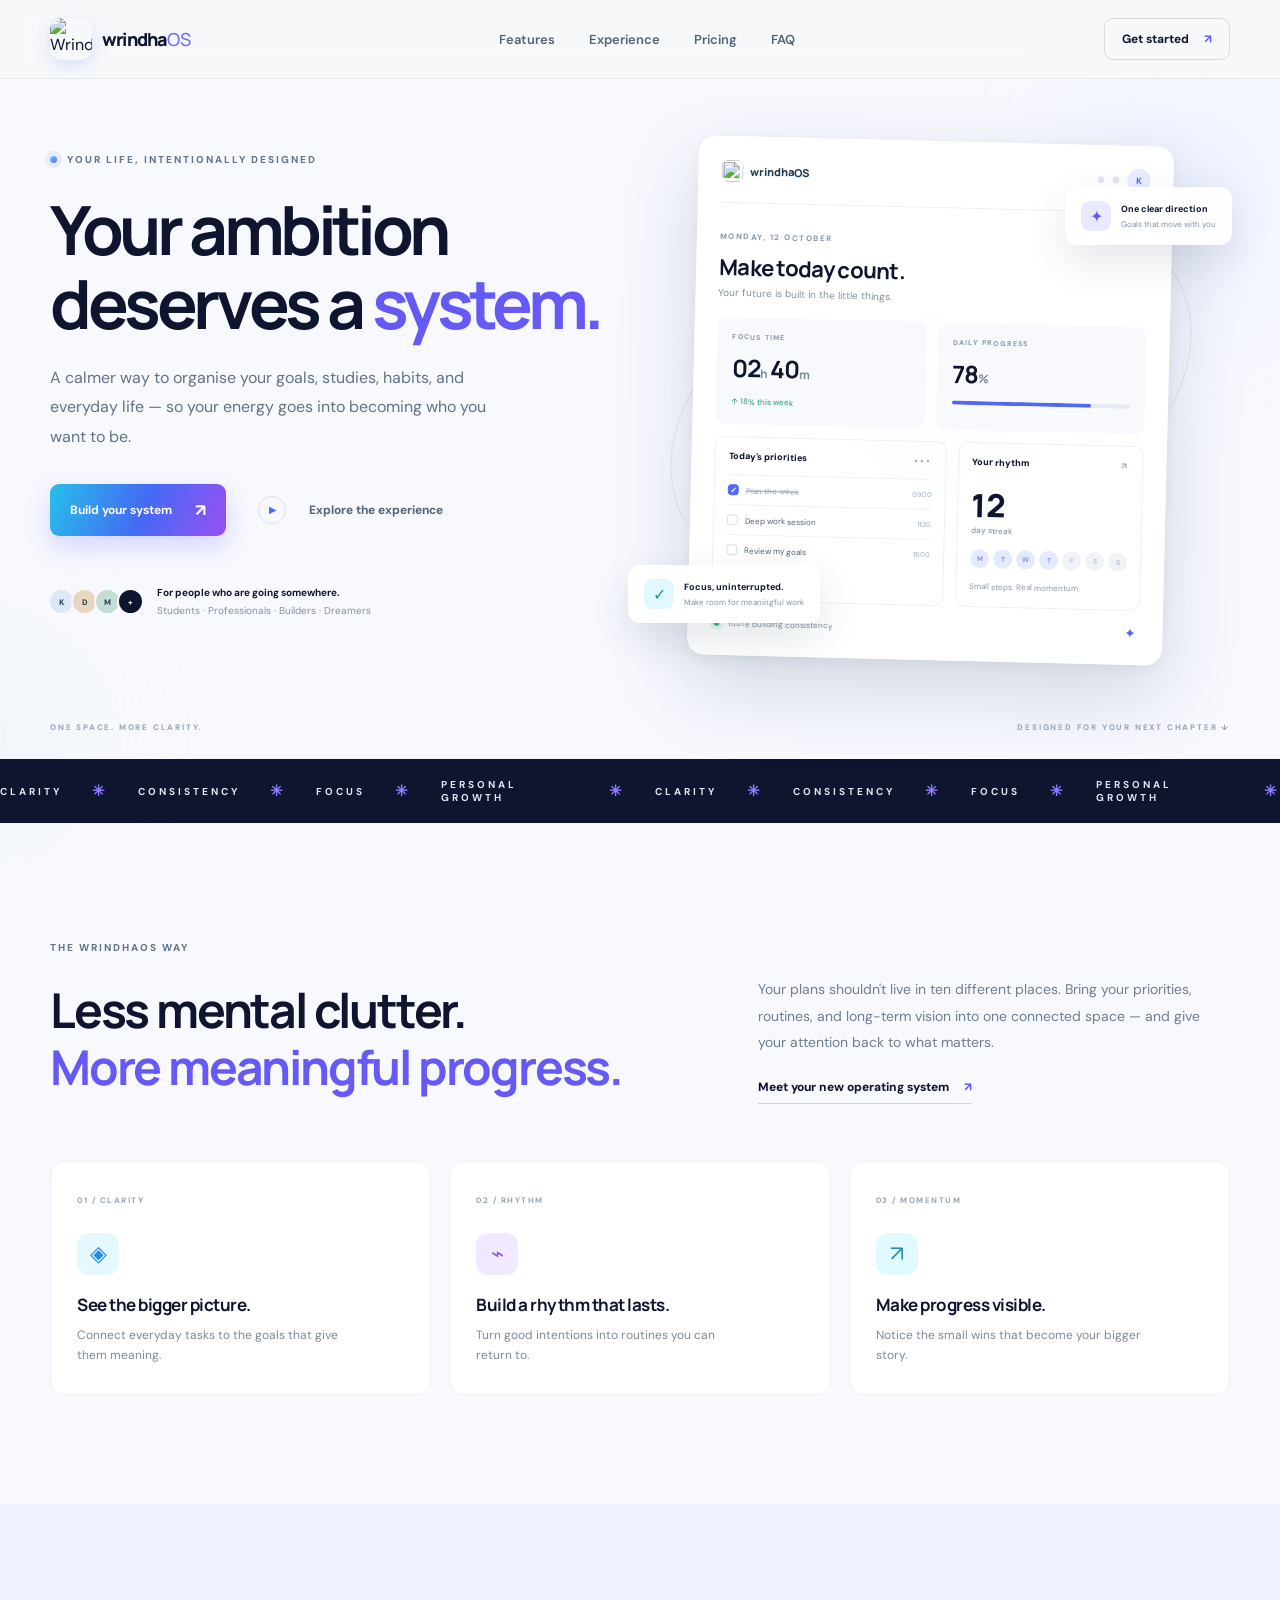
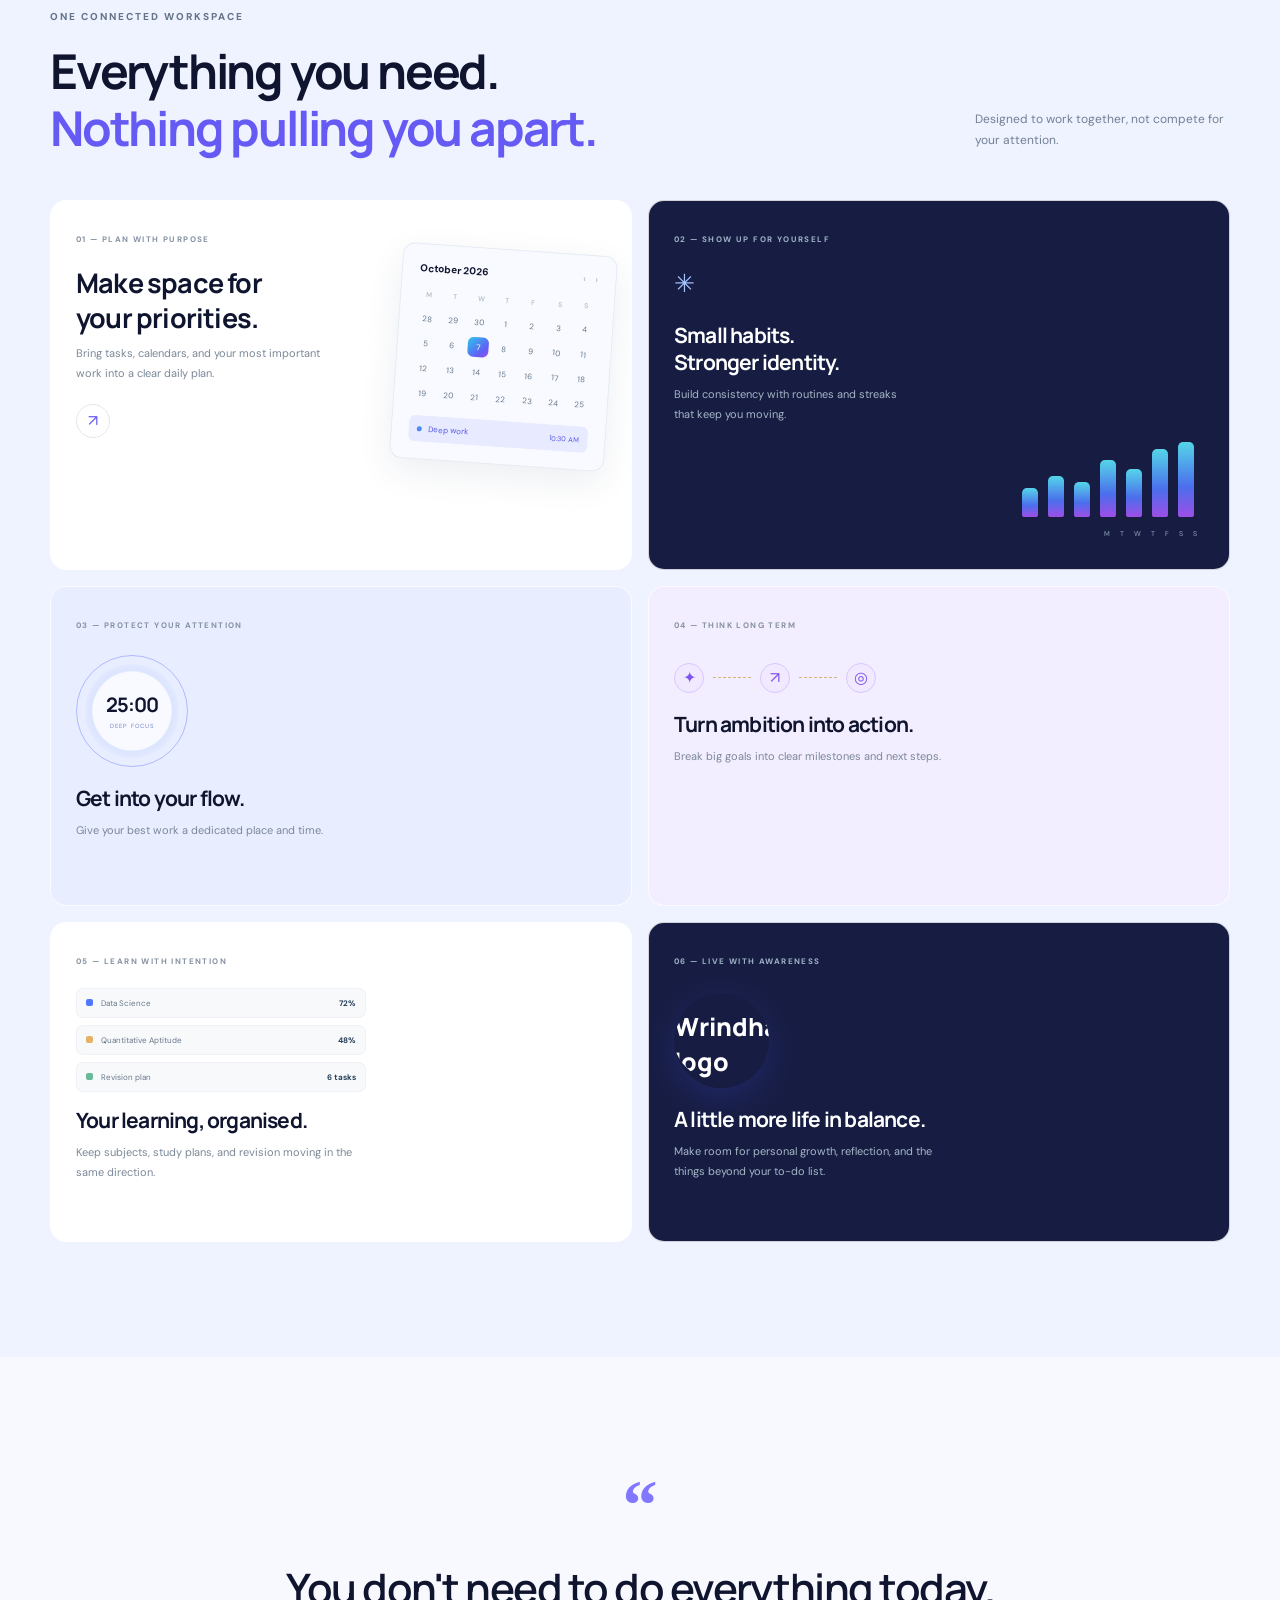
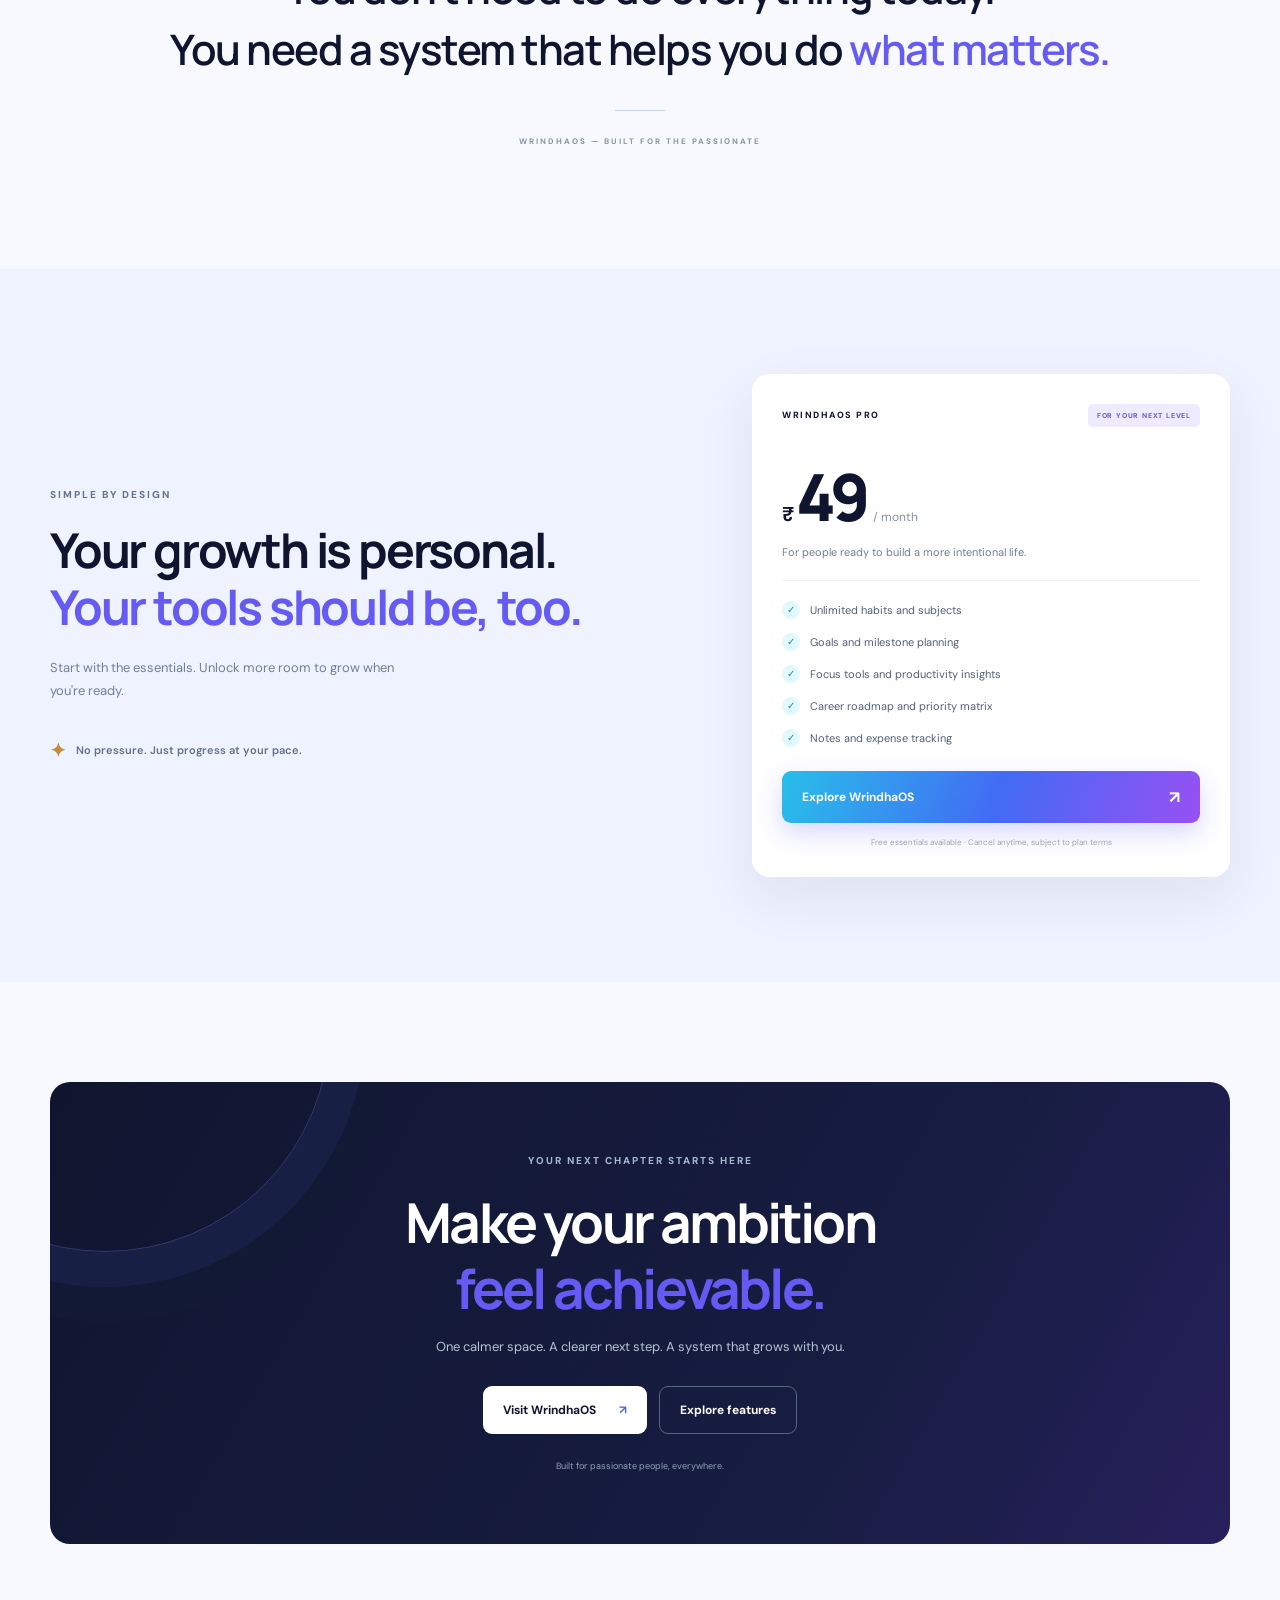
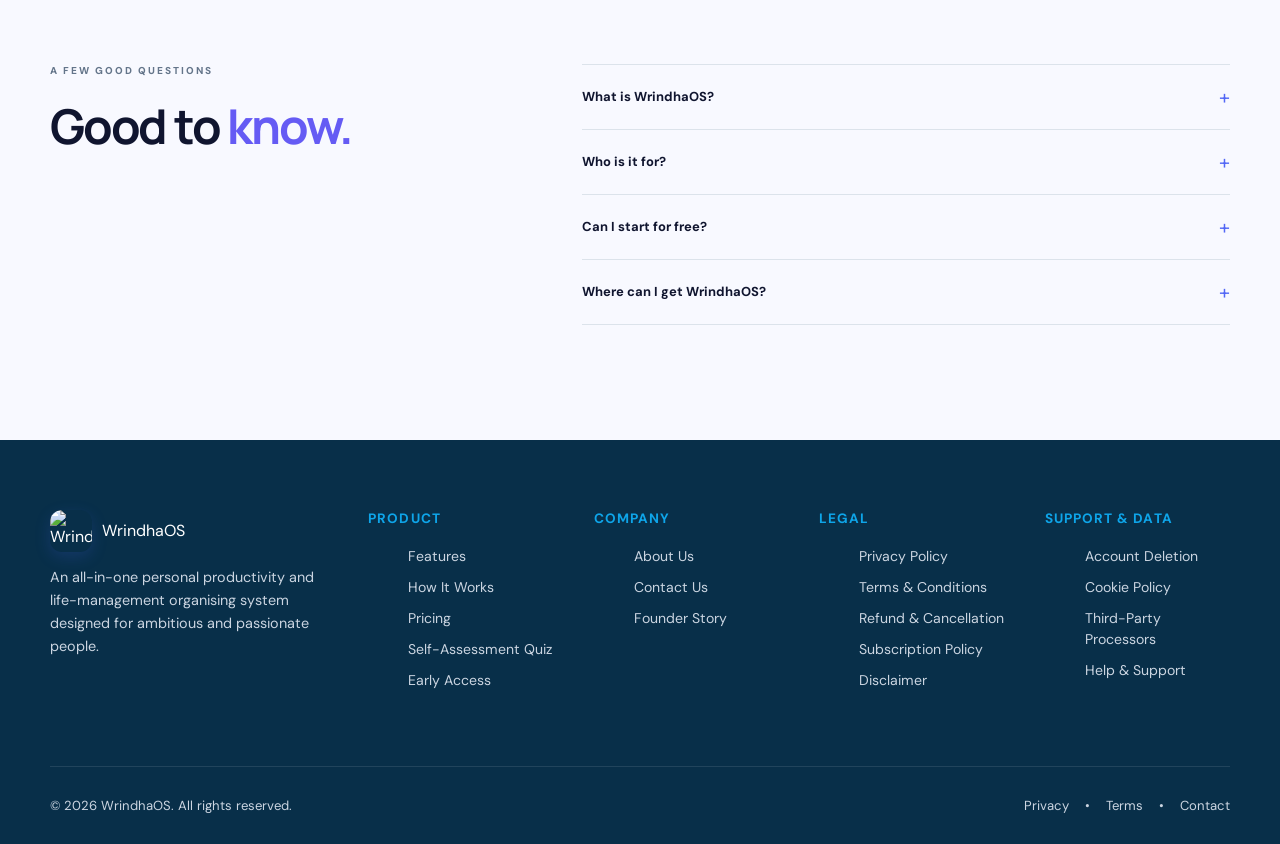
==== commit 6b1b35a9: "Update index.html" ====
--- a/index.html
+++ b/index.html
@@ -11,7 +11,198 @@
   <link href="https://fonts.googleapis.com/css2?family=DM+Sans:wght@400;500;600;700&family=Manrope:wght@400;500;600;700;800&display=swap" rel="stylesheet">
   <link rel="icon" type="image/jpeg" href="app icon.jpeg" />
   <link rel="apple-touch-icon" href="app icon.jpeg" />
-  <link rel="stylesheet" href="styles.css" />
+  <style>
+    :root{--navy:#071b2c;--navy2:#0b263a;--blue:#315cfa;--ice:#eaf1f8;--paper:#f7f8fa;--muted:#718094;--gold:#e7b66b;--mint:#a9d8c7;--line:rgba(8,31,49,.12);--font:'DM Sans',sans-serif;--display:'Manrope',sans-serif}*{box-sizing:border-box}html{scroll-behavior:smooth;scroll-padding-top:90px}body{margin:0;background:var(--paper);color:var(--navy);font-family:var(--font);-webkit-font-smoothing:antialiased;overflow-x:hidden}a{color:inherit;text-decoration:none}.container{width:min(1180px,calc(100% - 48px));margin-inline:auto}.nav-wrap{position:sticky;top:0;z-index:20;background:rgba(247,248,250,.86);backdrop-filter:blur(18px);border-bottom:1px solid rgba(7,27,44,.07)}.nav{height:78px;display:flex;align-items:center;justify-content:space-between}.brand{display:flex;align-items:center;gap:10px}.brand-mark{width:36px;height:36px;background:var(--navy);color:#fff;border-radius:11px;display:grid;place-items:center;font:800 19px var(--display);letter-spacing:-2px}.brand-mark span{color:#9db8ff}.brand-name{font:800 18px var(--display);letter-spacing:-.8px}.brand-name span{font-weight:500;color:#678098}.nav-links{display:flex;gap:34px;color:#536476;font-size:13px;font-weight:600}.nav-links a:hover,.footer-links a:hover{color:var(--blue)}.nav-cta{padding:12px 17px;border:1px solid var(--line);border-radius:9px;font-size:12px;font-weight:700}.nav-cta span{margin-left:12px;color:var(--blue)}.menu-toggle{display:none;border:0;background:none;font-size:23px;color:var(--navy)}.hero{min-height:680px;display:grid;grid-template-columns:1fr 1.03fr;align-items:center;position:relative;padding-top:50px;padding-bottom:88px}.hero-copy{position:relative;z-index:2;padding-bottom:30px}.eyebrow,.section-kicker,.feature-label{font-size:10px;font-weight:800;letter-spacing:2px;color:#64758a}.eyebrow{display:flex;align-items:center;gap:10px}.eyebrow-dot{width:7px;height:7px;border-radius:50%;background:#4f72ff;box-shadow:0 0 0 5px #e5eaff}.hero h1{font:700 clamp(46px,5.3vw,72px)/1.09 var(--display);letter-spacing:-4.4px;margin:27px 0 22px}.hero h1 em,.intro h2 em,.feature-heading h2 em,.pricing-copy h2 em,.cta-panel h2 em,.faq-title h2 em{font-style:normal;color:var(--blue)}.hero-sub{max-width:450px;color:#637285;font-size:16px;line-height:1.85;margin:0}.hero-actions{display:flex;gap:12px;align-items:center;flex-wrap:wrap;margin-top:30px}.button{display:inline-flex;align-items:center;justify-content:center;gap:23px;padding:15px 20px;border-radius:9px;font-size:12px;font-weight:700;transition:transform .2s,box-shadow .2s}.button:hover{transform:translateY(-2px)}.button-primary{background:var(--blue);color:white;box-shadow:0 10px 24px rgba(49,92,250,.18)}.button-primary span{font-size:17px}.button-ghost{color:#536476}.play{display:grid;place-items:center;width:28px;height:28px;border:1px solid #d9dfe8;border-radius:50%;font-size:9px;color:var(--blue)}.hero-proof{display:flex;align-items:center;gap:13px;margin-top:47px}.avatar-stack{display:flex;padding-left:2px}.avatar-stack span{width:27px;height:27px;border-radius:50%;border:2px solid var(--paper);margin-left:-4px;display:grid;place-items:center;font-size:8px;font-weight:800;background:#dce8f6;color:#29415c}.avatar-stack span:nth-child(2){background:#e9d6bf}.avatar-stack span:nth-child(3){background:#c5ded5}.avatar-stack span:nth-child(4){background:var(--navy);color:white}.hero-proof strong,.hero-proof small{display:block}.hero-proof strong{font-size:10px}.hero-proof small{color:#8390a0;font-size:10px;margin-top:5px}.hero-visual{height:530px;position:relative;display:flex;align-items:center;justify-content:center;isolation:isolate}.hero-glow{position:absolute;width:420px;height:420px;border-radius:50%;background:radial-gradient(circle,rgba(95,132,255,.16),rgba(135,183,223,.08) 42%,transparent 70%);z-index:-1}.orbit{position:absolute;border:1px solid rgba(57,91,139,.12);border-radius:50%;transform:rotate(-24deg)}.orbit-a{width:550px;height:340px}.orbit-b{width:470px;height:470px;border-style:dashed;opacity:.5}.dashboard{width:min(475px,95%);background:rgba(255,255,255,.94);border:1px solid rgba(255,255,255,.95);border-radius:17px;padding:22px;box-shadow:0 30px 80px rgba(24,50,80,.17),0 4px 12px rgba(24,50,80,.05);transform:rotate(1.4deg);position:relative;z-index:2}.dash-top{display:flex;justify-content:space-between;align-items:center;padding-bottom:20px;border-bottom:1px solid #edf0f4}.mini-brand{font:800 11px var(--display);color:#223d57}.mini-brand span{color:var(--blue);font-size:15px;margin-right:5px}.dash-icons{display:flex;align-items:center;gap:8px}.dash-icons i{width:7px;height:7px;border-radius:50%;background:#e3e8ef}.dash-icons b{display:grid;place-items:center;background:#e8edff;color:var(--blue);width:23px;height:23px;border-radius:50%;font-size:9px}.dash-welcome{padding:20px 0 18px}.dash-welcome>span{font-size:8px;letter-spacing:1.5px;color:#8b98a8;font-weight:700}.dash-welcome h3{font:700 22px var(--display);letter-spacing:-.7px;margin:8px 0 4px}.dash-welcome p{font-size:10px;color:#8491a0;margin:0}.dash-stats{display:grid;grid-template-columns:1fr 1fr;gap:12px}.dash-stats>div{padding:15px;background:#f7f9fc;border-radius:10px}.dash-stats>div>span{display:block;font-size:7px;letter-spacing:1.2px;color:#8a98a9;font-weight:800}.dash-stats strong{display:block;font:700 24px var(--display);margin:10px 0 4px;letter-spacing:-1px}.dash-stats strong span{font-size:12px;color:#7b899a}.positive{font-size:8px;color:#29956d}.progress{height:4px;background:#e5eaf3;border-radius:8px;margin-top:11px;overflow:hidden}.progress i{display:block;height:100%;background:var(--blue);border-radius:8px}.dash-grid{display:grid;grid-template-columns:1.2fr .8fr;gap:12px;margin-top:12px}.dash-card{border:1px solid #edf0f4;border-radius:10px;padding:13px}.card-heading{font-size:9px;font-weight:800;display:flex;justify-content:space-between;margin-bottom:12px}.card-heading span{color:#a6b1bf;letter-spacing:2px}.task{display:flex;align-items:center;gap:7px;padding:9px 0;border-top:1px solid #f0f2f6;font-size:8px;color:#516176}.task>b{width:11px;height:11px;border:1px solid #d6deea;border-radius:4px;flex-shrink:0}.task.done>b{background:var(--blue);border-color:var(--blue);color:white;font-size:8px;display:grid;place-items:center}.task.done span{color:#9aa5b2;text-decoration:line-through}.task small{margin-left:auto;font-size:7px;color:#a3adba}.streak{font:800 32px var(--display);margin:15px 0 14px}.streak small{font:500 8px var(--font);color:#8896a7;display:block;margin-top:-2px}.week{display:flex;gap:4px}.week i{width:19px;height:19px;border-radius:50%;display:grid;place-items:center;font-size:7px;font-style:normal;background:#f1f3f7;color:#9aa6b6}.week i.active{background:#e4eaff;color:var(--blue)}.habit-card p{font-size:8px;color:#8b98a7;margin:13px 0 2px}.dash-footer{display:flex;align-items:center;gap:8px;padding:13px 3px 0;color:#7a8898;font-size:8px}.pulse{width:6px;height:6px;background:#39b98a;border-radius:50%;box-shadow:0 0 0 4px #e4f7ef}.footer-spark{margin-left:auto;color:var(--blue);font-size:14px}.floating-note{position:absolute;z-index:4;background:rgba(255,255,255,.96);border:1px solid #fff;border-radius:12px;box-shadow:0 16px 40px rgba(22,49,80,.12);padding:13px 15px;display:flex;align-items:center;gap:10px}.floating-note b,.floating-note small{display:block}.floating-note b{font-size:9px}.floating-note small{font-size:8px;color:#8793a2;margin-top:4px}.note-icon,.note-check{width:30px;height:30px;display:grid;place-items:center;border-radius:9px;background:#e9eeff;color:var(--blue)}.note-check{background:#e2f6ee;color:#22956d}.note-top{top:52px;right:-2px}.note-bottom{bottom:42px;left:-3px}.hero-bottomline{position:absolute;bottom:27px;left:0;right:0;display:flex;justify-content:space-between;font-size:8px;font-weight:800;letter-spacing:1.8px;color:#9aa5b2}.ticker{overflow:hidden;background:var(--navy);color:#dce7f4;padding:19px 0}.ticker-track{display:flex;align-items:center;justify-content:space-around;gap:30px;min-width:850px;font-size:10px;letter-spacing:3px;font-weight:700}.ticker b{color:#87a3ff;font-size:15px}.section{padding-top:118px;padding-bottom:110px}.intro-grid{display:grid;grid-template-columns:1.1fr .8fr;gap:60px;align-items:end;margin-top:22px}.intro h2,.feature-heading h2,.pricing-copy h2,.faq-title h2{font:700 clamp(34px,4vw,48px)/1.2 var(--display);letter-spacing:-2.2px;margin:0}.section-copy{font-size:14px;line-height:1.9;color:#6f7d8e;margin:0 0 19px}.text-link{font-size:12px;font-weight:800;border-bottom:1px solid #cdd7e5;padding-bottom:8px}.text-link span{color:var(--blue);margin-left:12px}.principles{display:grid;grid-template-columns:repeat(3,1fr);gap:18px;margin-top:65px}.principle{padding:25px 26px 28px;background:white;border:1px solid #edf0f4;border-radius:14px;min-height:220px}.principle-num{font-size:8px;letter-spacing:1.5px;font-weight:800;color:#9aa6b5}.principle-icon{width:42px;height:42px;border-radius:12px;display:grid;place-items:center;font-size:22px;margin-top:25px}.icon-blue{background:#e8edff;color:var(--blue)}.icon-gold{background:#fbf0df;color:#c38a35}.icon-mint{background:#e2f4ec;color:#3e9d7d}.principle h3{font:700 17px var(--display);letter-spacing:-.5px;margin:18px 0 9px}.principle p{font-size:12px;line-height:1.7;color:#7d8998;margin:0;max-width:270px}.feature-section{background:#edf2f7;padding:105px 0 115px;position:relative}.feature-heading{display:flex;justify-content:space-between;align-items:end;gap:40px;margin-bottom:43px}.feature-heading h2{margin-top:19px}.feature-heading>p{max-width:255px;font-size:12px;line-height:1.8;color:#718094;margin-bottom:5px}.feature-grid{display:grid;grid-template-columns:repeat(6,1fr);gap:16px}.feature-card{background:#fff;border:1px solid rgba(255,255,255,.8);border-radius:16px;position:relative;overflow:hidden;padding:25px;min-height:300px}.feature-card h3{font:700 21px/1.3 var(--display);letter-spacing:-.8px;margin:18px 0 9px}.feature-card p{font-size:11px;line-height:1.8;color:#7b8898;margin:0;max-width:300px}.feature-large{grid-column:span 3;min-height:370px;background:#fff}.feature-habits,.feature-focus,.feature-goals,.feature-studies,.feature-life{grid-column:span 3;min-height:320px}.feature-large .feature-copy{position:relative;z-index:2;max-width:245px}.feature-large h3{font-size:27px}.feature-label{font-size:8px;letter-spacing:1.4px;color:#8794a4}.round-arrow{display:grid;place-items:center;width:34px;height:34px;border:1px solid #e1e6ed;border-radius:50%;margin-top:20px;color:var(--blue)}.calendar-art{position:absolute;right:20px;top:48px;width:215px;padding:17px;background:#f8faff;border:1px solid #e6ebf4;border-radius:12px;box-shadow:0 12px 35px rgba(25,55,90,.08);transform:rotate(4deg)}.calendar-head{display:flex;justify-content:space-between;font-size:10px;margin-bottom:16px}.calendar-head span{color:#a1adbc}.calendar-days,.calendar-dates{display:grid;grid-template-columns:repeat(7,1fr);gap:5px;text-align:center}.calendar-days span{font-size:7px;color:#a0acbb}.calendar-dates{margin-top:9px}.calendar-dates i{font-size:8px;font-style:normal;padding:5px 0;color:#68788b}.calendar-dates i.selected{background:var(--blue);color:white;border-radius:6px}.calendar-event{display:flex;align-items:center;gap:6px;background:#e7edff;padding:8px;border-radius:6px;font-size:8px;color:#3e5ed5;margin-top:12px}.calendar-event b{width:5px;height:5px;border-radius:50%;background:var(--blue)}.calendar-event small{margin-left:auto;font-size:7px}.feature-habits{background:#102c40;color:white}.feature-habits .feature-label{color:#9bb1c3}.feature-habits h3{margin-top:22px}.feature-habits p{color:#a5b7c6;max-width:230px}.feature-icon{font-size:25px;color:#a6c3ff;margin-top:20px}.habit-bars{height:75px;display:flex;align-items:end;gap:10px;position:absolute;bottom:52px;right:35px}.habit-bars span{width:16px;background:linear-gradient(180deg,#a4b9ff,#4265e8);border-radius:5px 5px 2px 2px;opacity:.95}.habit-days{position:absolute;right:32px;bottom:31px;display:flex;gap:10px;color:#91a7ba;font-size:7px}.feature-focus{background:#e5ebff}.focus-ring{width:112px;height:112px;border-radius:50%;border:1px solid #b4c4ff;display:grid;place-items:center;margin:22px 0 15px;background:radial-gradient(circle,#f7f9ff 50%,#dce5ff 52%,#e5ebff 68%);box-shadow:inset 0 0 0 8px #e5ebff}.focus-ring>div{text-align:center}.focus-ring strong,.focus-ring small{display:block}.focus-ring strong{font:700 20px var(--display);letter-spacing:-1px}.focus-ring small{font-size:6px;letter-spacing:1px;color:#7184c7;margin-top:4px}.feature-focus p{max-width:260px}.feature-goals{background:#fcf4e8}.goal-path{display:flex;align-items:center;gap:9px;margin-top:30px}.goal-node{width:30px;height:30px;border-radius:50%;background:#fff1d8;border:1px solid #f0d9b4;display:grid;place-items:center;color:#bd8537}.goal-path i{width:38px;border-top:1px dashed #d6b47d}.feature-studies{background:#fff}.study-stack{margin-top:19px;display:grid;gap:7px;max-width:290px}.study-stack>div{display:flex;align-items:center;gap:8px;padding:9px;background:#f8f9fb;border:1px solid #eef1f5;border-radius:7px;font-size:8px;color:#68788b}.study-stack b{margin-left:auto;font-size:8px;color:#263f59}.book-dot{width:7px;height:7px;border-radius:2px}.book-dot.blue{background:#5277ff}.book-dot.gold{background:#e4b365}.book-dot.mint{background:#69b99b}.feature-studies h3{margin-top:15px}.feature-life{background:#102c40;color:#fff}.feature-life .feature-label{color:#9bb1c3}.feature-life p{color:#a5b7c6;max-width:270px}.life-orb{width:95px;height:95px;border-radius:50%;display:grid;place-items:center;margin-top:24px;background:radial-gradient(circle at 35% 30%,#a9c1ff,#5578e9 45%,#152e71 75%);box-shadow:0 10px 35px #071b2c55;color:white;font:800 25px var(--display);position:relative}.life-orb span{position:absolute;right:-3px;top:5px;color:#f4d18c;font-size:17px}.quote-section{text-align:center;padding-top:120px;padding-bottom:120px}.quote-mark{font:700 70px Georgia;color:#b8c8ff;line-height:.8}.quote-section blockquote{font:600 clamp(26px,4vw,42px)/1.45 var(--display);letter-spacing:-1.5px;margin:25px auto 30px}.quote-section blockquote em{font-style:normal;color:var(--blue)}.quote-line{height:1px;width:50px;background:#cbd6e5;margin:0 auto 17px}.quote-section>span{font-size:8px;font-weight:800;letter-spacing:2px;color:#8a98a8}.pricing-section{background:#eaf0f6;padding:105px 0}.pricing-wrap{display:grid;grid-template-columns:1fr .78fr;gap:90px;align-items:center}.pricing-copy h2{margin-top:20px}.pricing-copy>p{font-size:13px;line-height:1.8;color:#718094;max-width:370px;margin-top:20px}.pricing-note{display:flex;align-items:center;gap:10px;font-size:11px;font-weight:600;color:#617186;margin-top:35px}.pricing-note span{color:#c18c3e;font-size:19px}.price-card{background:#fff;border-radius:17px;padding:29px;box-shadow:0 20px 55px rgba(24,50,80,.08);border:1px solid white}.price-top{display:flex;align-items:center;justify-content:space-between;font-size:9px;letter-spacing:1.5px;font-weight:800}.price-badge{background:#e9eeff;color:var(--blue);font-size:7px;letter-spacing:.8px;padding:7px 9px;border-radius:5px}.price{display:flex;align-items:baseline;margin-top:25px}.currency{font-size:20px;font-weight:700}.price strong{font:800 65px var(--display);letter-spacing:-4px;margin-left:2px}.per{font-size:12px;color:#8591a0;margin-left:7px}.price-desc{font-size:11px;color:#718094;margin:4px 0 21px}.price-divider{height:1px;background:#edf0f4}.price-card ul{list-style:none;padding:0;margin:20px 0 24px;display:grid;gap:14px}.price-card li{display:flex;align-items:center;gap:10px;font-size:11px;color:#506175}.price-card li span{width:18px;height:18px;display:grid;place-items:center;border-radius:50%;background:#e5f6ef;color:#28966e;font-size:10px}.price-button{width:100%;justify-content:space-between}.price-foot{display:block;text-align:center;color:#9aa5b3;font-size:8px;margin-top:14px}.cta-section{padding-top:100px;padding-bottom:100px}.cta-panel{position:relative;overflow:hidden;background:var(--navy);color:white;border-radius:20px;padding:72px 35px;text-align:center;isolation:isolate}.cta-panel .section-kicker{color:#a4b8cd}.cta-panel h2{font:700 clamp(36px,5vw,55px)/1.2 var(--display);letter-spacing:-2.8px;margin:22px 0 14px}.cta-panel h2 em{color:#a7bbff}.cta-panel>p{font-size:13px;color:#b4c4d2;line-height:1.8}.cta-actions{display:flex;justify-content:center;gap:12px;margin-top:28px;flex-wrap:wrap}.button-light{background:white;color:var(--navy)}.button-light span{color:var(--blue)}.button-outline-light{border:1px solid #53687c;color:white}.cta-panel>small{display:block;font-size:9px;color:#8fa4b7;margin-top:26px}.cta-orb{position:absolute;z-index:-1;width:450px;height:450px;border-radius:50%;border:1px solid #26435b;left:-170px;top:-280px;box-shadow:0 0 0 35px #102c41,0 0 0 70px #0c263a}.faq-section{padding-top:20px;padding-bottom:115px;display:grid;grid-template-columns:.75fr 1.1fr;gap:90px}.faq-title h2{margin-top:20px}.faq-list details{border-bottom:1px solid #dce3eb;padding:19px 0}.faq-list details:first-child{border-top:1px solid #dce3eb}.faq-list summary{cursor:pointer;list-style:none;display:flex;align-items:center;justify-content:space-between;font-size:13px;font-weight:700}.faq-list summary::-webkit-details-marker{display:none}.faq-list summary span{font-size:20px;color:var(--blue);font-weight:400;transition:transform .2s}.faq-list details[open] summary span{transform:rotate(45deg)}.faq-list p{font-size:12px;line-height:1.8;color:#718094;max-width:550px;margin:13px 25px 2px 0}.footer{background:#071b2c;color:white;padding:35px 0 20px}.footer-main{display:grid;grid-template-columns:1fr 1.2fr 1fr;align-items:center;padding-bottom:32px}.footer-brand .brand-mark{background:#17354d}.footer-brand .brand-name{color:white}.footer-brand .brand-name span{color:#a5b7c8}.footer-main>p{font-size:11px;color:#9cafc0}.footer-links{display:flex;justify-content:flex-end;gap:18px;font-size:10px;color:#b1c1d0}.footer-bottom{display:flex;justify-content:space-between;border-top:1px solid #1b3549;padding-top:18px;color:#71899c;font-size:8px}.footer-bottom span:last-child{letter-spacing:1.5px}.footer-bottom b{color:#a8bcff;margin-left:6px}.ambient{position:absolute;pointer-events:none;border-radius:50%;filter:blur(70px);opacity:.2;z-index:-1}.ambient-one{width:200px;height:200px;right:0;top:100px;background:#b7c8ff}.ambient-two{width:170px;height:170px;left:-100px;top:650px;background:#b8e3d6}
+@media(max-width:950px){.hero{grid-template-columns:1fr 1fr;gap:10px}.hero h1{font-size:54px}.hero-visual{transform:scale(.92);transform-origin:center}.dashboard{padding:17px}.floating-note{transform:scale(.9)}.calendar-art{opacity:.92;right:10px;width:190px}.feature-card{padding:20px}.feature-large .feature-copy{max-width:205px}.pricing-wrap{gap:45px}.faq-section{gap:45px}}@media(max-width:720px){.container{width:min(100% - 34px,560px)}.nav{height:68px}.menu-toggle{display:block;margin-left:auto;margin-right:13px}.nav-links{display:none;position:absolute;top:67px;left:0;right:0;padding:20px 24px;background:rgba(247,248,250,.98);border-bottom:1px solid var(--line);flex-direction:column;gap:20px}.nav-links.open{display:flex}.nav-cta{padding:10px 12px;font-size:10px}.hero{grid-template-columns:1fr;padding-top:62px;padding-bottom:75px;min-height:0}.hero-copy{padding-bottom:0}.hero h1{font-size:clamp(45px,12vw,65px);letter-spacing:-3px;margin-top:24px}.hero-sub{font-size:14px;max-width:480px}.hero-proof{margin-top:30px}.hero-visual{height:440px;transform:none;margin-top:15px}.dashboard{width:min(420px,94%);padding:16px}.note-top{right:-2px;top:24px}.note-bottom{bottom:15px;left:-3px}.floating-note{padding:10px 11px}.floating-note b{font-size:8px}.floating-note small{font-size:7px}.hero-bottomline{bottom:20px;font-size:7px;letter-spacing:1px}.section{padding-top:80px;padding-bottom:80px}.intro-grid{grid-template-columns:1fr;gap:22px;margin-top:20px}.intro h2,.feature-heading h2,.pricing-copy h2,.faq-title h2{font-size:37px;letter-spacing:-1.8px}.principles{grid-template-columns:1fr;gap:12px;margin-top:35px}.principle{min-height:0;padding:22px}.principle-icon{margin-top:18px}.feature-section{padding:80px 0}.feature-heading{display:block;margin-bottom:30px}.feature-heading>p{margin-top:18px}.feature-grid{grid-template-columns:1fr;gap:12px}.feature-card,.feature-large,.feature-habits,.feature-focus,.feature-goals,.feature-studies,.feature-life{grid-column:span 1;min-height:300px}.feature-large{min-height:355px}.feature-large .feature-copy{max-width:52%}.feature-large h3{font-size:24px}.calendar-art{width:45%;right:12px;top:65px;padding:11px}.calendar-dates{gap:2px}.calendar-dates i{font-size:7px}.calendar-head{font-size:8px}.calendar-event{font-size:7px;padding:6px}.feature-habits{min-height:310px}.quote-section{padding-top:80px;padding-bottom:80px}.quote-section blockquote{font-size:29px;letter-spacing:-1px}.pricing-section{padding:80px 0}.pricing-wrap{grid-template-columns:1fr;gap:32px}.price-card{padding:24px}.cta-section{padding-top:70px;padding-bottom:70px}.cta-panel{padding:60px 20px}.cta-panel h2{font-size:39px;letter-spacing:-1.8px}.cta-panel>p{font-size:12px}.faq-section{grid-template-columns:1fr;gap:28px;padding-bottom:80px}.footer-main{grid-template-columns:1fr;gap:17px}.footer-main>p{margin:0}.footer-links{justify-content:flex-start;flex-wrap:wrap}.footer-bottom{gap:14px;flex-direction:column}.ticker-track{justify-content:flex-start;padding-left:20px;gap:23px}.ticker{padding:16px 0}}@media(max-width:390px){.brand-name{font-size:16px}.nav-cta{gap:5px}.hero-visual{height:400px}.dashboard{padding:12px}.dash-stats strong{font-size:21px}.dash-grid{gap:7px}.dash-card{padding:9px}.note-bottom{bottom:0}.floating-note{max-width:195px}.hero-bottomline span:last-child{max-width:140px;text-align:right}.feature-large .feature-copy{max-width:50%}.calendar-art{right:7px}.feature-card{padding:20px}}
+
+/* WrindhaOS logo-matched cyan / electric blue / violet theme */
+:root{
+  --navy:#10152f;
+  --navy2:#171d42;
+  --blue:#5267f5;
+  --ice:#eef2ff;
+  --paper:#f8f9ff;
+  --muted:#727b9a;
+  --gold:#9c7bff;
+  --mint:#6eddf0;
+  --line:rgba(24,31,75,.14);
+}
+.brand-logo{
+  width:42px;height:42px;display:block;object-fit:cover;border-radius:12px;
+  box-shadow:0 5px 16px rgba(70,100,245,.18);
+}
+.brand-name span{color:#6874f4}
+.brand-mark{background:linear-gradient(135deg,#56d9f5 0%,#3478f6 48%,#a64af4 100%)}
+.brand-mark span{color:#fff}
+.eyebrow-dot{background:linear-gradient(135deg,#54dff2,#7c55f5);box-shadow:0 0 0 5px #e8eaff}
+.nav-links a:hover,.footer-links a:hover,.nav-cta span,.text-link span,.round-arrow{color:#6658f5}
+.button-primary{background:linear-gradient(110deg,#28bfe9 0%,#426bf4 52%,#9950f3 100%);box-shadow:0 10px 26px rgba(87,92,245,.24)}
+.ticker{background:#10152f}
+.ticker b{color:#8f79ff}
+.icon-blue{background:#e5f8ff;color:#2789e9}
+.icon-gold{background:#f0e9ff;color:#8b58ec}
+.icon-mint{background:#e0faff;color:#268fb6}
+.calendar-dates i.selected{background:linear-gradient(135deg,#2bc7eb,#625ff5 70%,#9c50ef)}
+.calendar-event{background:#e8eaff;color:#565be0}
+.calendar-event b{background:#4e8bf5}
+.feature-habits{background:#171d42}
+.habit-bars span{background:linear-gradient(180deg,#58dff1,#4e72f5 60%,#a451ef)}
+.feature-focus{background:#e8edff}
+.focus-ring{border-color:#aebaff;background:radial-gradient(circle,#f9faff 50%,#dce5ff 52%,#e8edff 68%);box-shadow:inset 0 0 0 8px #e8edff}
+.feature-goals{background:#f2edff}
+.goal-node{background:#f0e9ff;border-color:#d8c5ff;color:#8055ef}
+.feature-life{background:#171d42}
+.life-orb{background:transparent;box-shadow:0 10px 35px rgba(68,82,235,.22);overflow:hidden}
+.life-orb img{width:100%;height:100%;object-fit:cover;border-radius:50%}
+.quote-mark{color:#8178ff}
+.quote-section blockquote em,.hero h1 em,.intro h2 em,.feature-heading h2 em,.pricing-copy h2 em,.cta-panel h2 em,.faq-title h2 em{color:#655bf4}
+.price-badge{background:#eeebff;color:#6658f5}
+.price-card li span{background:#e2f8ff;color:#278ab8}
+.pricing-section,.feature-section{background:#eff2ff}
+.cta-panel{background:linear-gradient(120deg,#10152f 0%,#171d42 68%,#27205c 100%)}
+.cta-orb{border-color:#38366e;box-shadow:0 0 0 35px #172044,0 0 0 70px #121934}
+.note-icon{background:#e8eaff;color:#6658f5}
+.note-check{background:#e2f8ff;color:#218bb8}
+.mini-brand{display:flex;align-items:center;gap:7px}
+.mini-brand img{width:22px;height:22px;border-radius:6px;object-fit:cover}
+.footer {
+      background: #082F49;
+      border-top: 1px solid var(--navy-border);
+      color: #FFFFFF;
+      padding: 70px 0 30px;
+    }
+
+    .footer-grid {
+      display: grid;
+      grid-template-columns: 1.5fr 1fr 1fr 1fr 1fr;
+      gap: 40px;
+      margin-bottom: 60px;
+    }
+
+    .footer-brand p {
+      color: #CBD5E1;
+      font-size: 0.9rem;
+      line-height: 1.6;
+      margin-top: 14px;
+      max-width: 280px;
+    }
+
+    .footer-col-title {
+      font-size: 0.85rem;
+      font-weight: 700;
+      text-transform: uppercase;
+      letter-spacing: 0.08em;
+      color: #0EA5E9;
+      margin-bottom: 18px;
+    }
+
+    .footer-links-list {
+      list-style: none;
+      display: flex;
+      flex-direction: column;
+      gap: 10px;
+    }
+
+    .footer-links-list a {
+      font-size: 0.88rem;
+      color: #CBD5E1;
+      transition: color 0.2s ease;
+    }
+
+    .footer-links-list a:hover {
+      color: #FFFFFF;
+    }
+
+    .footer-bottom {
+      padding-top: 30px;
+      border-top: 1px solid rgba(255, 255, 255, 0.1);
+      display: flex;
+      align-items: center;
+      justify-content: space-between;
+      font-size: 0.82rem;
+      color: #CBD5E1;
+      flex-wrap: wrap;
+      gap: 16px;
+    }
+
+@media(max-width:720px)
+{.brand-logo{width:38px;height:38px}}
+ @media (max-width: 1024px) {
+      .hero-grid {
+        grid-template-columns: 1fr;
+        gap: 48px;
+      }
+      .day-visual-layout {
+        grid-template-columns: 1fr;
+      }
+      .features-grid {
+        grid-template-columns: repeat(2, 1fr);
+      }
+      .footer-grid {
+        grid-template-columns: 1fr 1fr 1fr;
+      }
+      .footer-brand {
+        grid-column: 1 / -1;
+      }
+    }
+
+    @media (max-width: 768px) {
+      .nav-links, .nav-actions .nav-login {
+        display: none;
+      }
+      .mobile-menu-btn {
+        display: flex;
+      }
+      .stats-grid {
+        grid-template-columns: repeat(2, 1fr);
+      }
+      .comparison-grid {
+        grid-template-columns: 1fr;
+      }
+      .features-grid {
+        grid-template-columns: 1fr;
+      }
+      .principles-grid {
+        grid-template-columns: 1fr;
+      }
+      .steps-container {
+        grid-template-columns: 1fr;
+        gap: 48px;
+      }
+      .steps-connector-line {
+        display: none;
+      }
+      .pricing-grid {
+        grid-template-columns: 1fr;
+      }
+      .footer-grid {
+        grid-template-columns: 1fr 1fr;
+      }
+      .mockup-body {
+        grid-template-columns: 1fr;
+      }
+    }
+
+    @media (max-width: 480px) {
+      .stats-grid {
+        grid-template-columns: 1fr;
+      }
+      .footer-grid {
+        grid-template-columns: 1fr;
+      }
+      .hero-cta-group {
+        flex-direction: column;
+        align-items: stretch;
+      }
+      .btn-lg {
+        width: 100%;
+      }
+    }
+  .brand-logo-img{
+  width:42px;height:42px;display:block;object-fit:cover;border-radius:12px;
+  box-shadow:0 5px 16px rgba(70,100,245,.18);
+}
+  </style>
 </head>
 <body>
   <div class="ambient ambient-one"></div><div class="ambient ambient-two"></div>
@@ -81,7 +272,7 @@
           <article class="feature-card feature-focus"><span class="feature-label">03 — PROTECT YOUR ATTENTION</span><div class="focus-ring"><div><strong>25:00</strong><small>DEEP FOCUS</small></div></div><h3>Get into your flow.</h3><p>Give your best work a dedicated place and time.</p></article>
           <article class="feature-card feature-goals"><span class="feature-label">04 — THINK LONG TERM</span><div class="goal-path"><span class="goal-node">✦</span><i></i><span class="goal-node">↗</span><i></i><span class="goal-node">◎</span></div><h3>Turn ambition into action.</h3><p>Break big goals into clear milestones and next steps.</p></article>
           <article class="feature-card feature-studies"><span class="feature-label">05 — LEARN WITH INTENTION</span><div class="study-stack"><div><span class="book-dot blue"></span><span>Data Science</span><b>72%</b></div><div><span class="book-dot gold"></span><span>Quantitative Aptitude</span><b>48%</b></div><div><span class="book-dot mint"></span><span>Revision plan</span><b>6 tasks</b></div></div><h3>Your learning, organised.</h3><p>Keep subjects, study plans, and revision moving in the same direction.</p></article>
-          <article class="feature-card feature-life"><span class="feature-label">06 — LIVE WITH AWARENESS</span><div class="life-orb"><img src="assets/wrindhaos-logo.jpeg" alt="WrindhaOS logo" /></div><h3>A little more life in balance.</h3><p>Make room for personal growth, reflection, and the things beyond your to-do list.</p></article>
+          <article class="feature-card feature-life"><span class="feature-label">06 — LIVE WITH AWARENESS</span><div class="life-orb"><img src="app icon.jpeg" alt="WrindhaOS logo" /></div><h3>A little more life in balance.</h3><p>Make room for personal growth, reflection, and the things beyond your to-do list.</p></article>
         </div>
       </div>
     </section>
@@ -90,7 +281,7 @@
 
     <section class="pricing-section" id="pricing"><div class="container pricing-wrap"><div class="pricing-copy"><div class="section-kicker">SIMPLE BY DESIGN</div><h2>Your growth is personal.<br><em>Your tools should be, too.</em></h2><p>Start with the essentials. Unlock more room to grow when you're ready.</p><div class="pricing-note"><span>✦</span> No pressure. Just progress at your pace.</div></div><div class="price-card"><div class="price-top"><span>WRINDHAOS PRO</span><span class="price-badge">FOR YOUR NEXT LEVEL</span></div><div class="price"><span class="currency">₹</span><strong>49</strong><span class="per">/ month</span></div><p class="price-desc">For people ready to build a more intentional life.</p><div class="price-divider"></div><ul><li><span>✓</span> Unlimited habits and subjects</li><li><span>✓</span> Goals and milestone planning</li><li><span>✓</span> Focus tools and productivity insights</li><li><span>✓</span> Career roadmap and priority matrix</li><li><span>✓</span> Notes and expense tracking</li></ul><a class="button button-primary price-button" href="#get-started">Explore WrindhaOS <span>↗</span></a><small class="price-foot">Free essentials available · Cancel anytime, subject to plan terms</small></div></div></section>
 
-    <section class="cta-section container" id="get-started"><div class="cta-panel"><div class="cta-orb"></div><div class="section-kicker">YOUR NEXT CHAPTER STARTS HERE</div><h2>Make your ambition<br><em>feel achievable.</em></h2><p>One calmer space. A clearer next step. A system that grows with you.</p><div class="cta-actions"><a class="button button-light" href="https://wrindhaos.in" target="_blank" rel="noopener">Visit WrindhaOS <span>↗</span></a><a class="button button-outline-light" href="#features">Explore features</a></div><small>Built for passionate people, everywhere.</small></div></section>
+    <section class="cta-section container" id="get-started"><div class="cta-panel"><div class="cta-orb"></div><div class="section-kicker">YOUR NEXT CHAPTER STARTS HERE</div><h2>Make your ambition<br><em>feel achievable.</em></h2><p>One calmer space. A clearer next step. A system that grows with you.</p><div class="cta-actions"><a class="button button-light" href="" target="_blank" rel="">Visit WrindhaOS <span>↗</span></a><a class="button button-outline-light" href="#features">Explore features</a></div><small>Built for passionate people, everywhere.</small></div></section>
 
     <section class="faq-section container" id="faq"><div class="faq-title"><div class="section-kicker">A FEW GOOD QUESTIONS</div><h2>Good to <em>know.</em></h2></div><div class="faq-list">
       <details><summary>What is WrindhaOS? <span>+</span></summary><p>WrindhaOS is a personal productivity and growth workspace that helps you organise tasks, habits, studies, focus, and longer-term goals in one place.</p></details>
@@ -172,6 +363,26 @@
       </div>
     </div>
   </footer>
-  <script src="script.js"></script>
+  <script>
+    const menuToggle = document.getElementById('menuToggle');
+const navLinks = document.getElementById('navLinks');
+
+menuToggle.addEventListener('click', () => {
+  const open = navLinks.classList.toggle('open');
+  menuToggle.setAttribute('aria-expanded', String(open));
+  menuToggle.textContent = open ? '×' : '☰';
+});
+
+navLinks.querySelectorAll('a').forEach((link) => {
+  link.addEventListener('click', () => {
+    navLinks.classList.remove('open');
+    menuToggle.setAttribute('aria-expanded', 'false');
+    menuToggle.textContent = '☰';
+  });
+});
+
+document.getElementById('year').textContent = new Date().getFullYear();
+
+  </script>
 </body>
 </html>
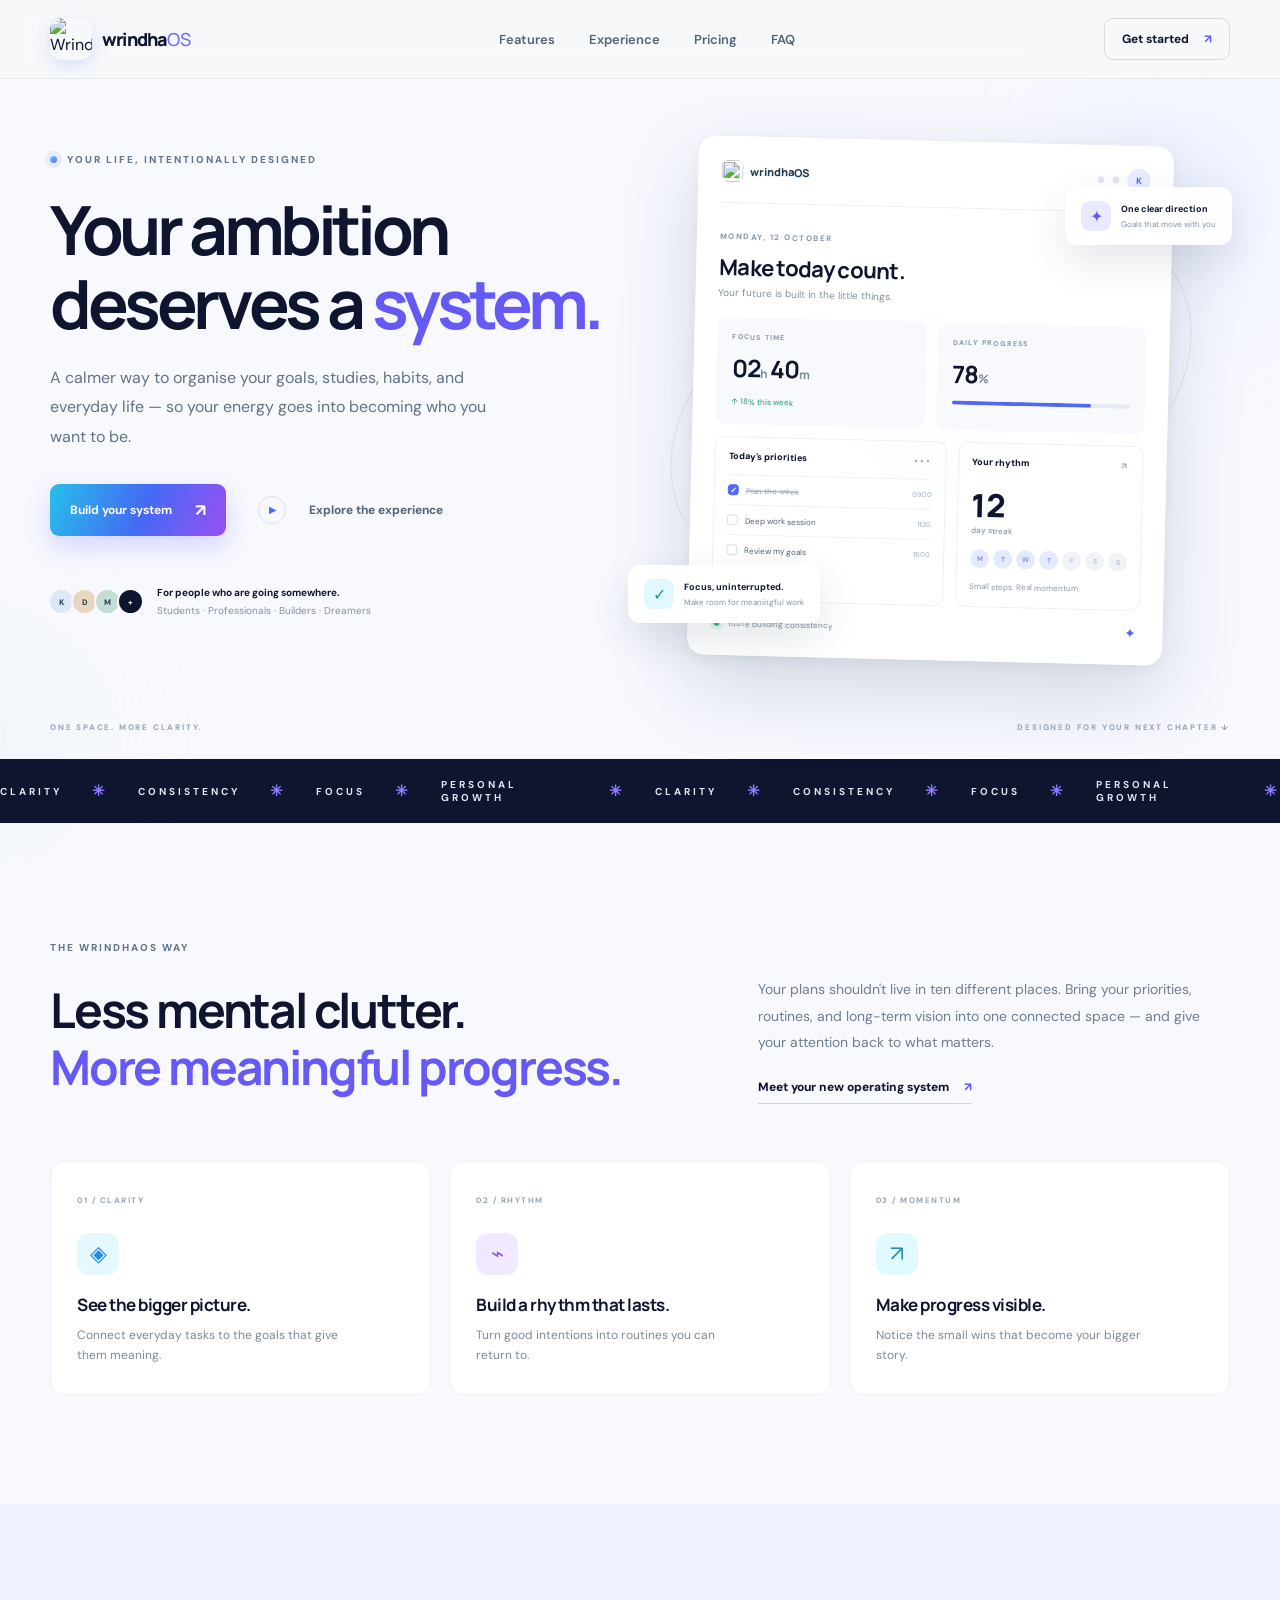
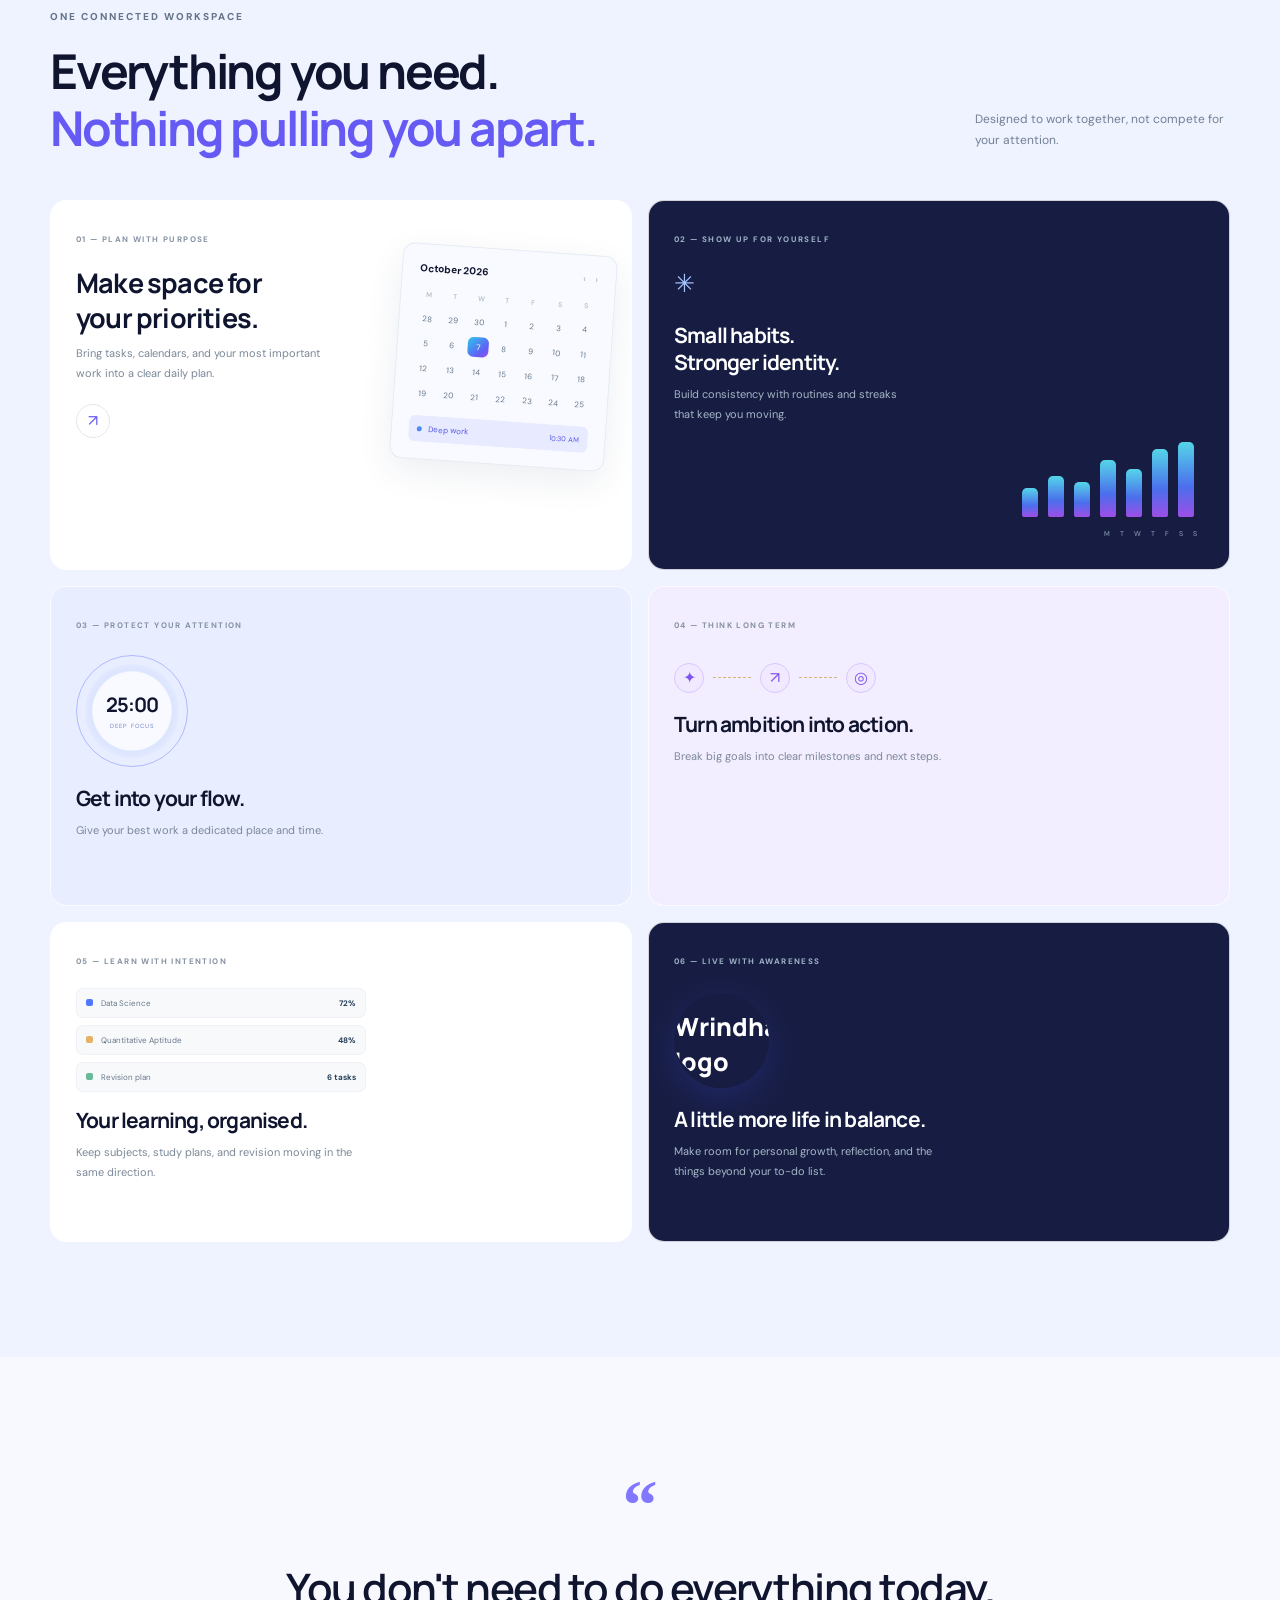
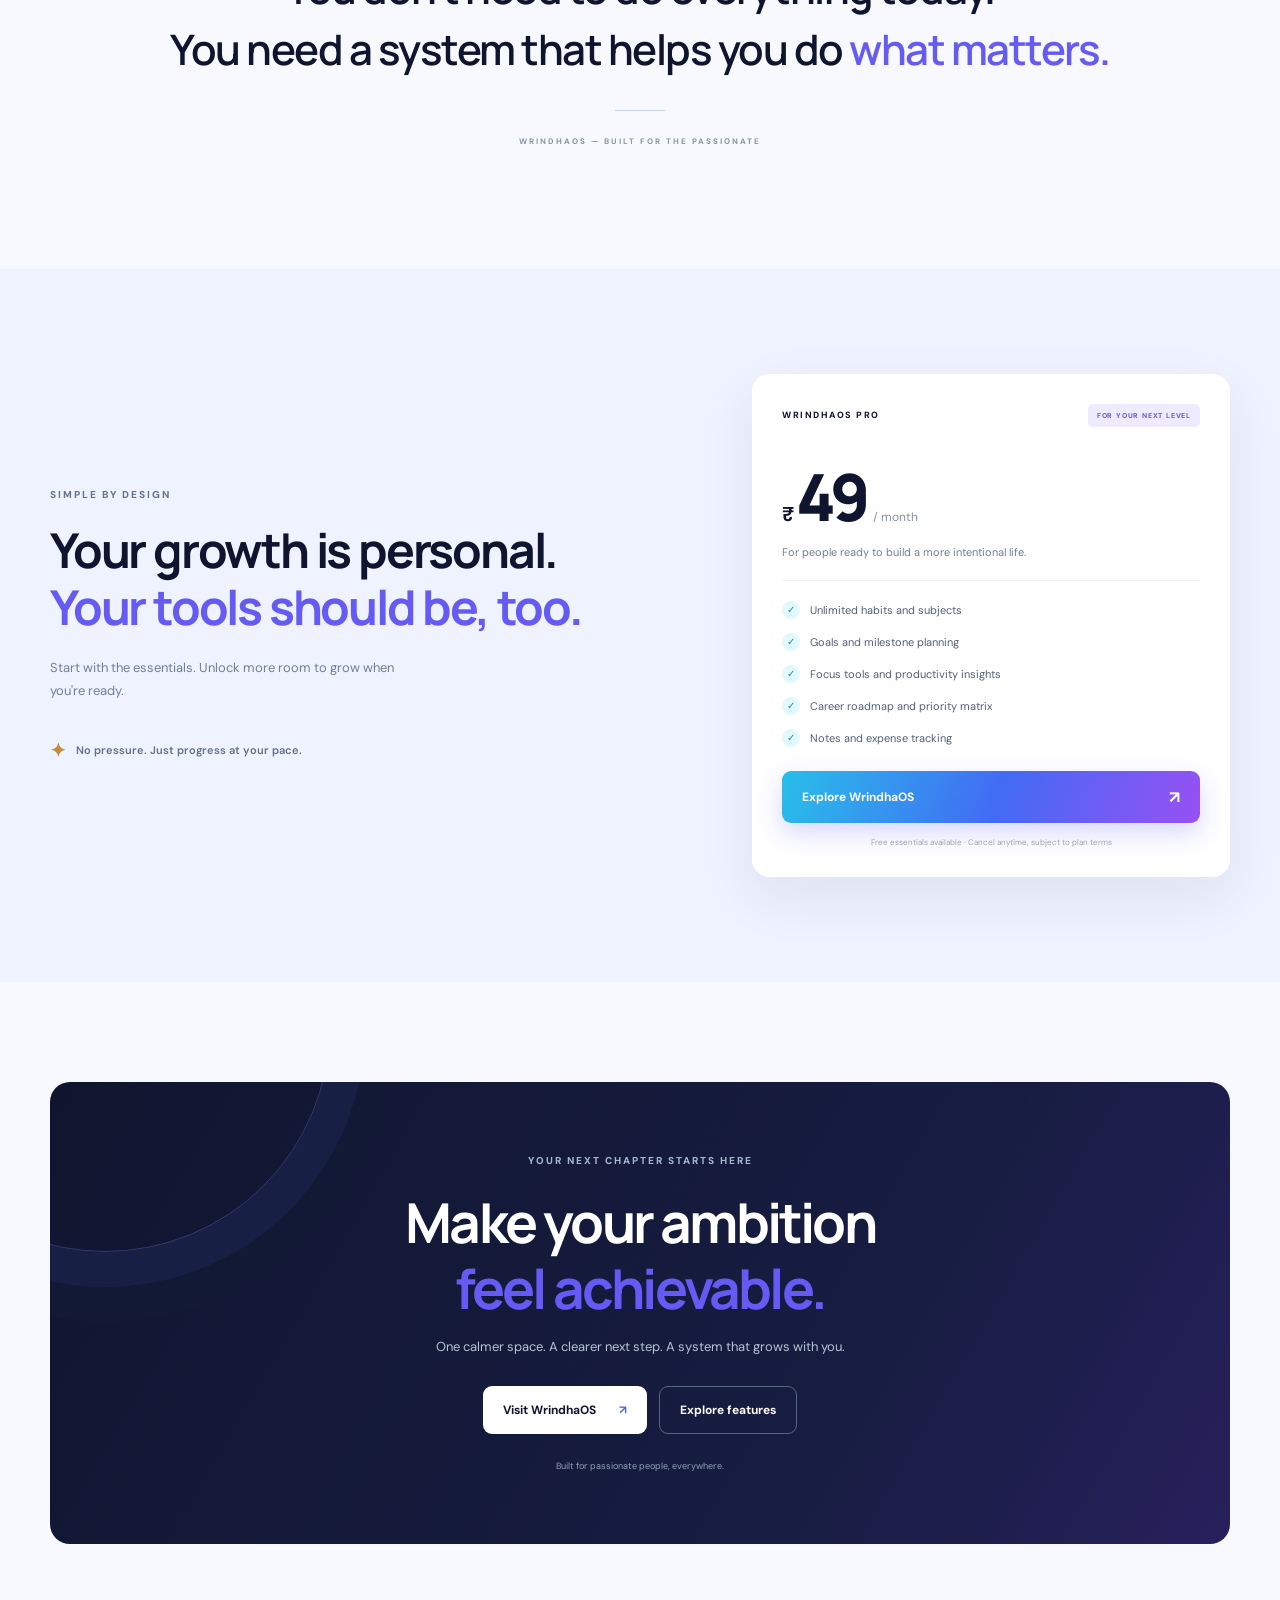
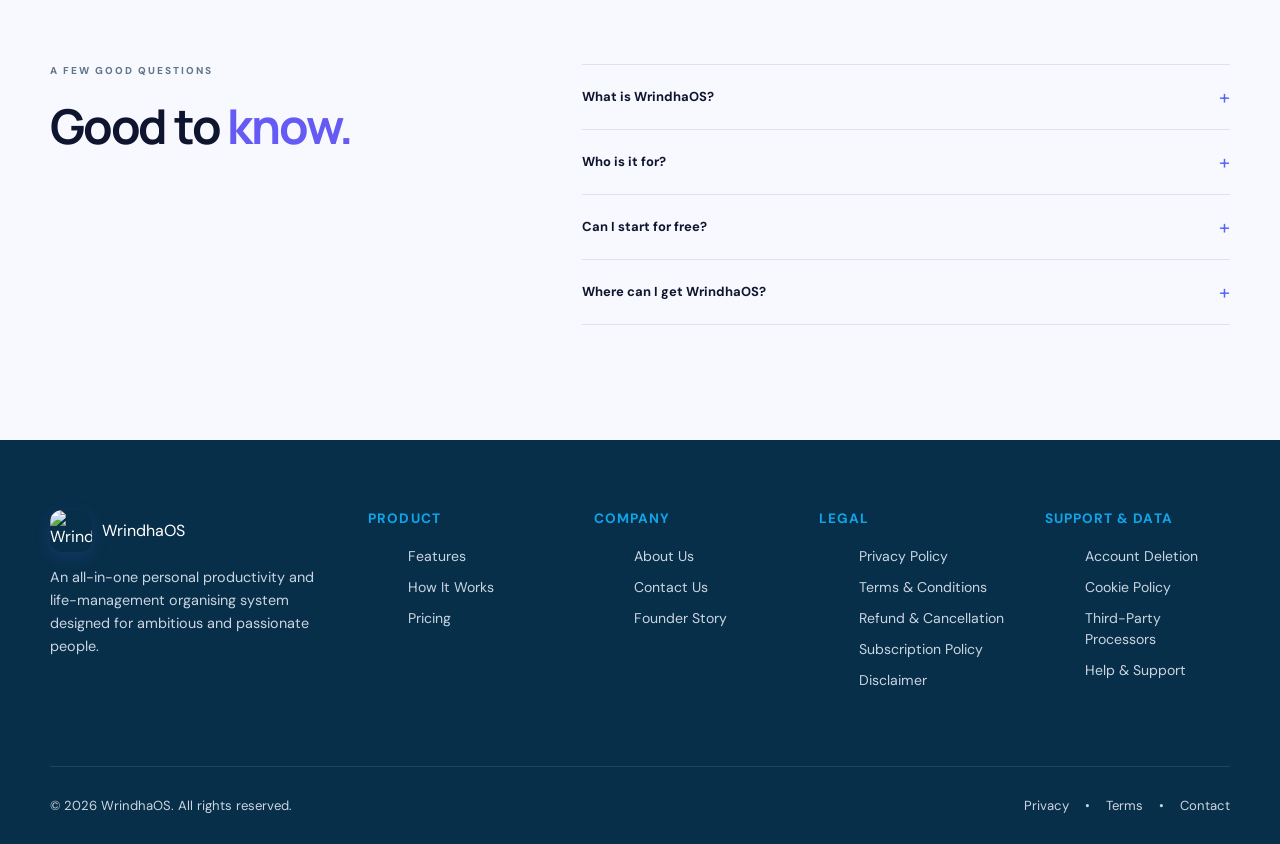
==== commit fad4067f: "Remove footer links for quiz and early access Removed links to Self-Assessment Quiz and Early Access" ====
--- a/index.html
+++ b/index.html
@@ -311,8 +311,6 @@
             <li><a href="#features">Features</a></li>
             <li><a href="#how-it-works">How It Works</a></li>
             <li><a href="#pricing">Pricing</a></li>
-            <li><a href="quiz.html">Self-Assessment Quiz</a></li>
-            <li><a href="join.html">Early Access</a></li>
           </ul>
         </div>
 
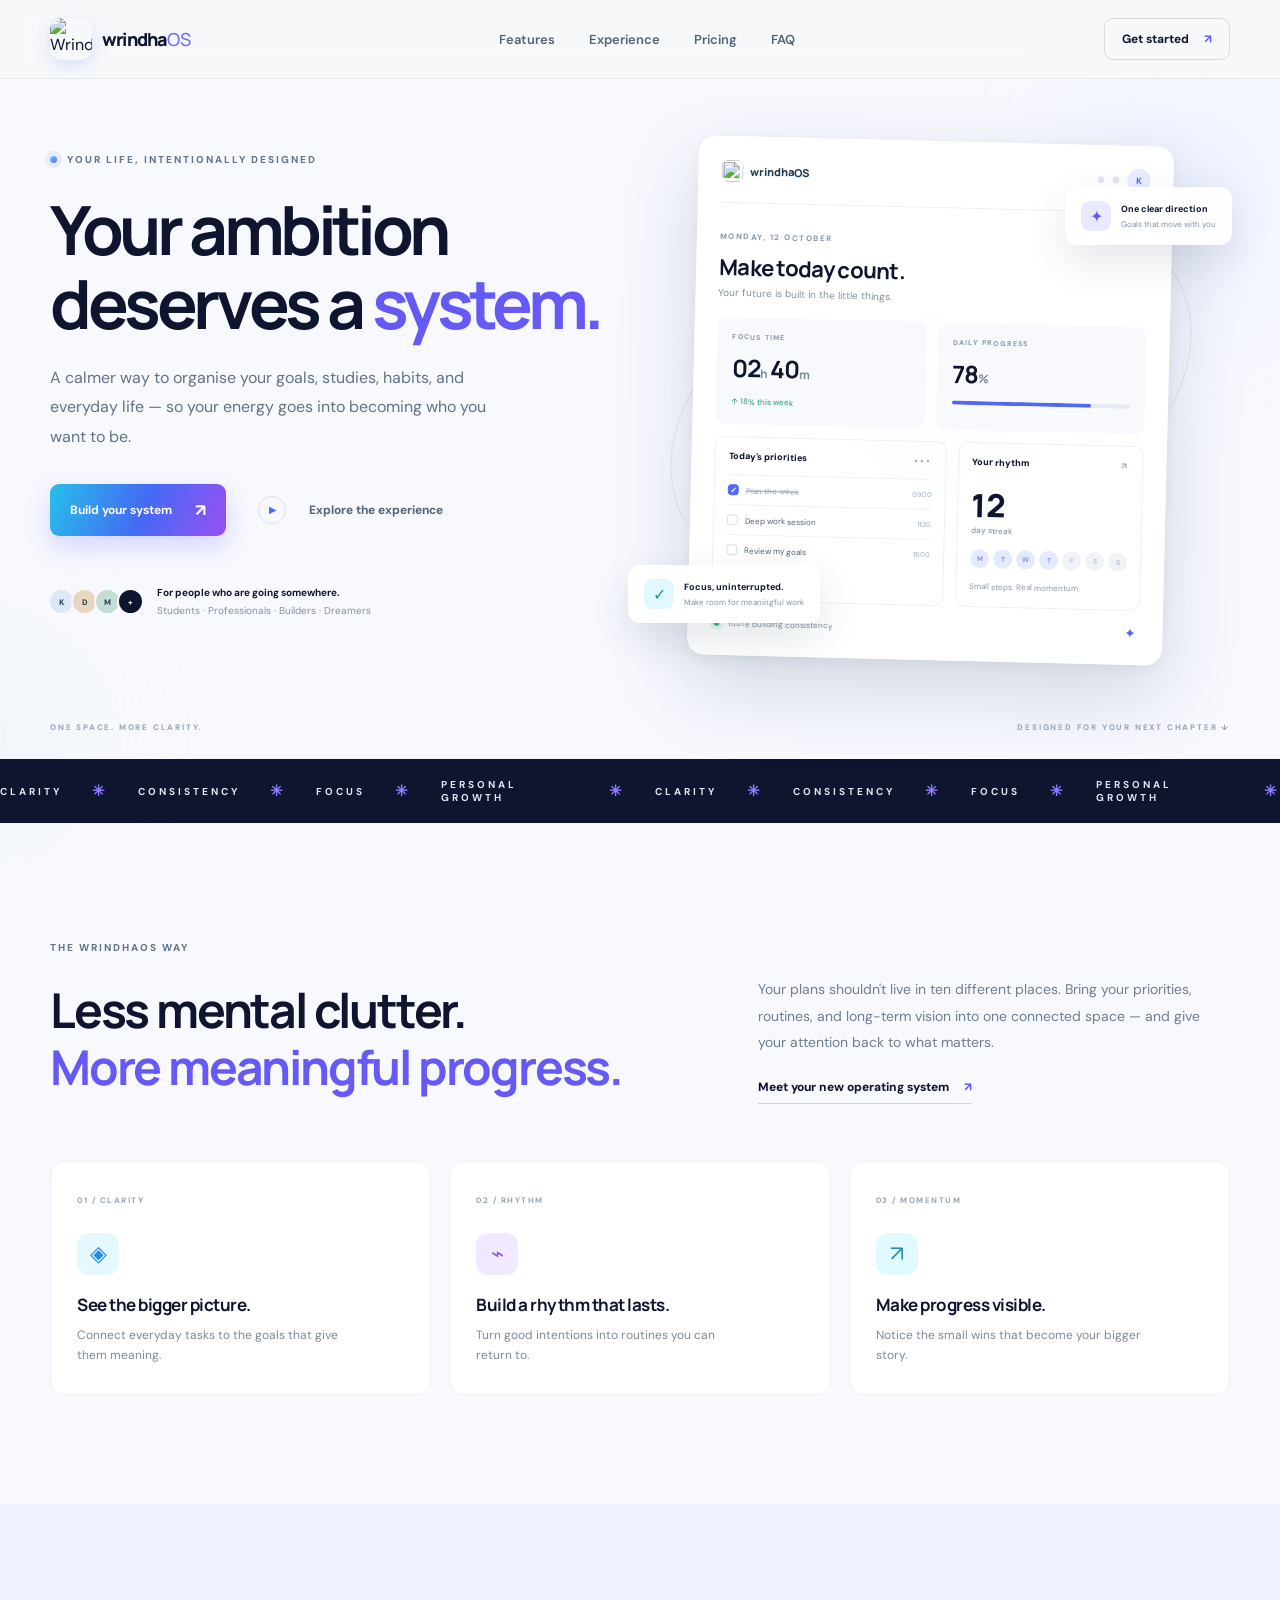
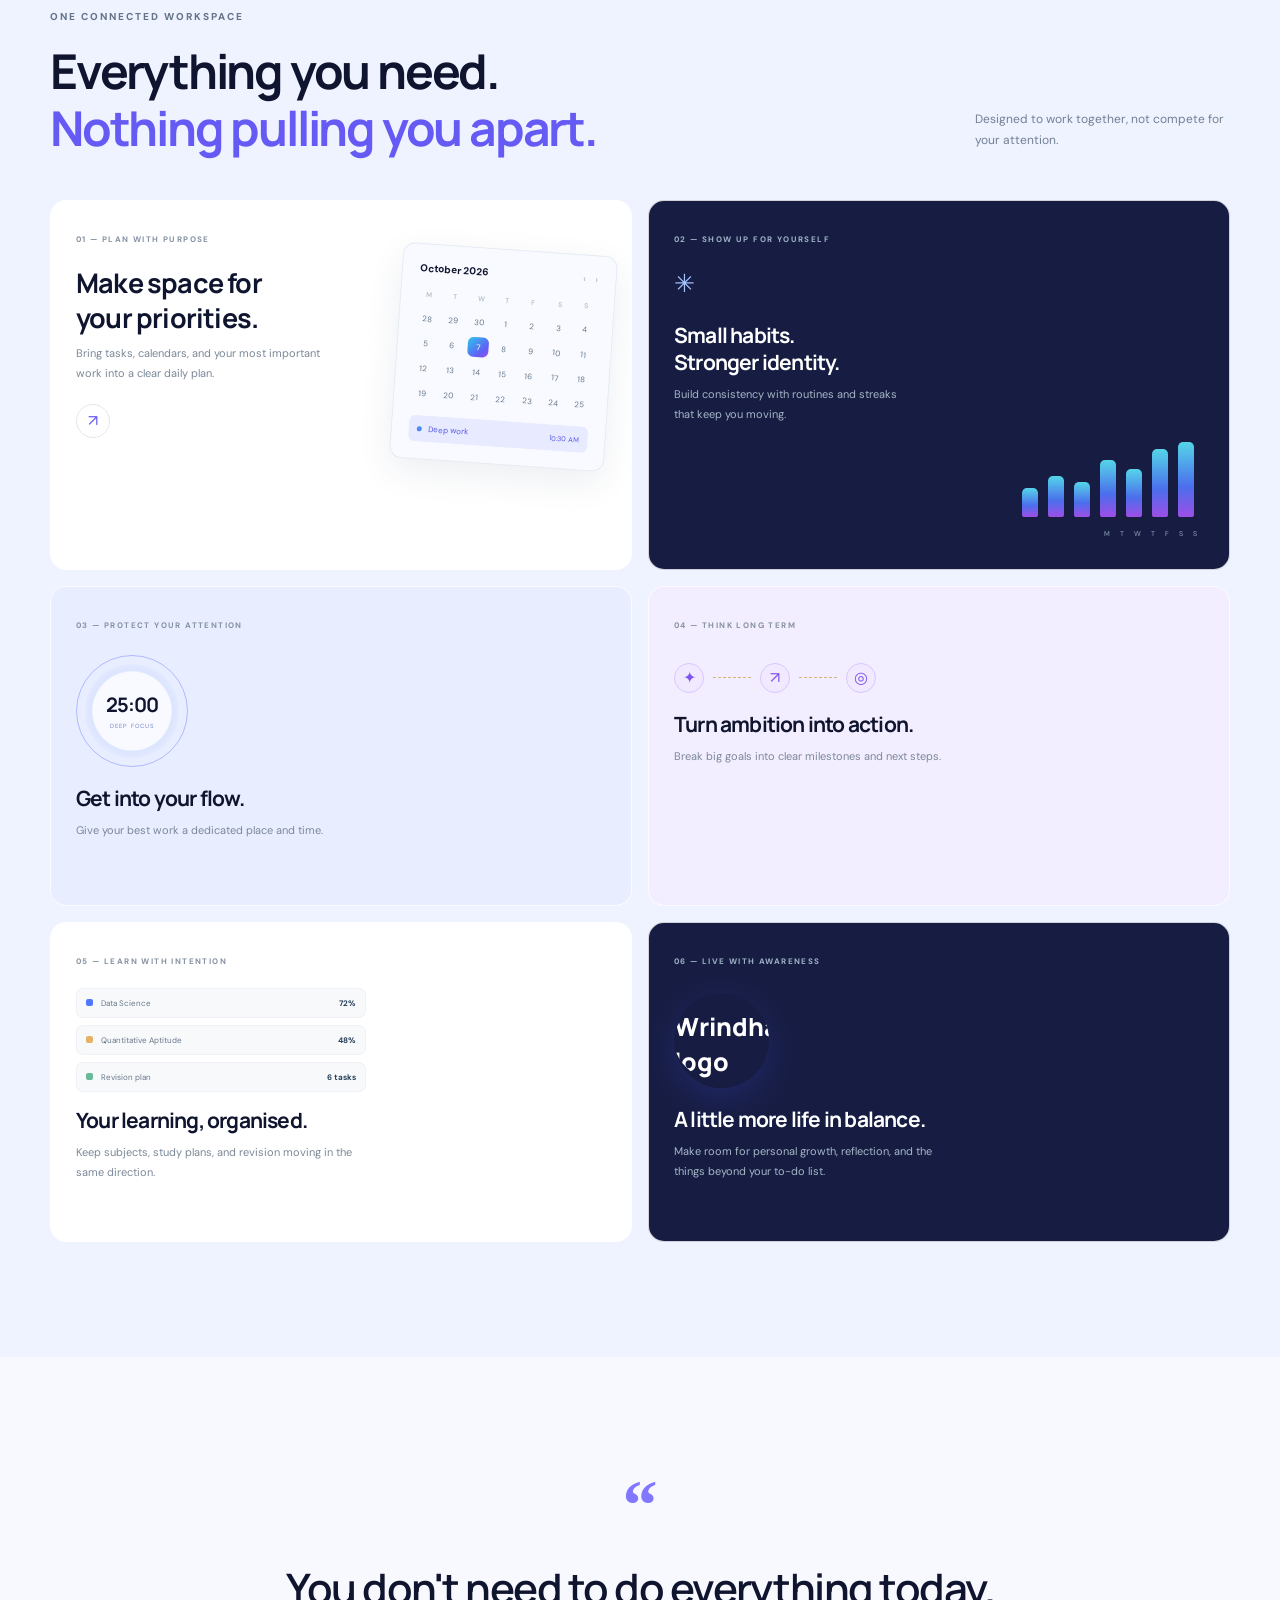
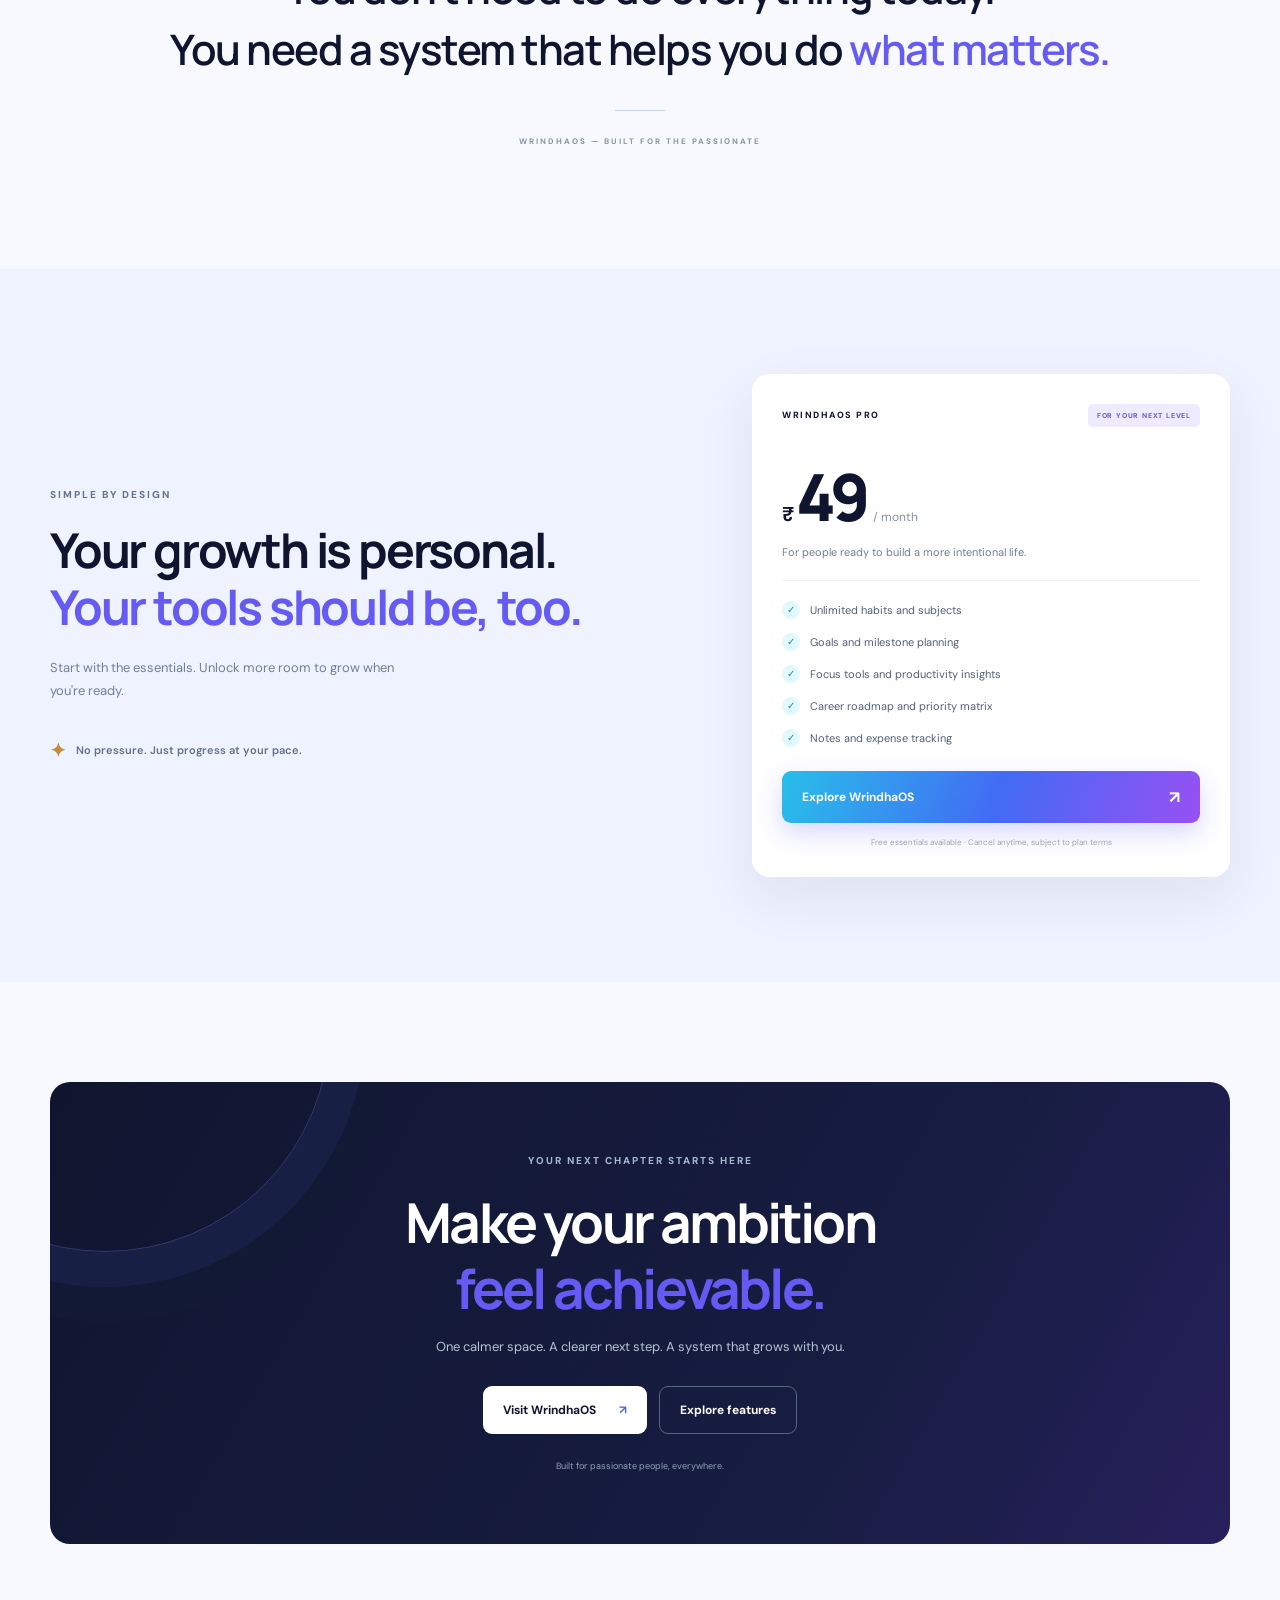
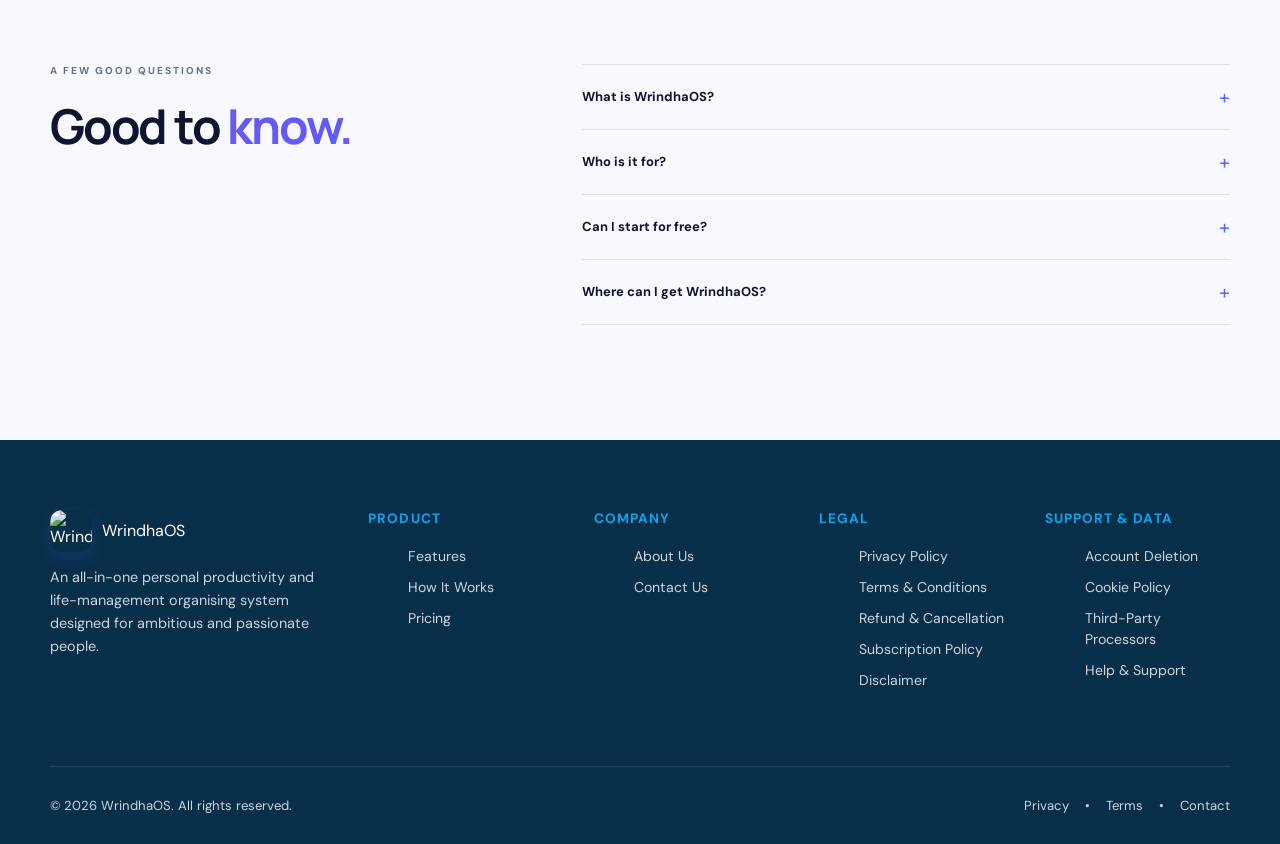
==== commit 69539723: "Update index.html" ====
--- a/index.html
+++ b/index.html
@@ -320,7 +320,6 @@
           <ul class="footer-links-list">
             <li><a href="about.html">About Us</a></li>
             <li><a href="contact.html">Contact Us</a></li>
-            <li><a href="about.html#story">Founder Story</a></li>
           </ul>
         </div>
 
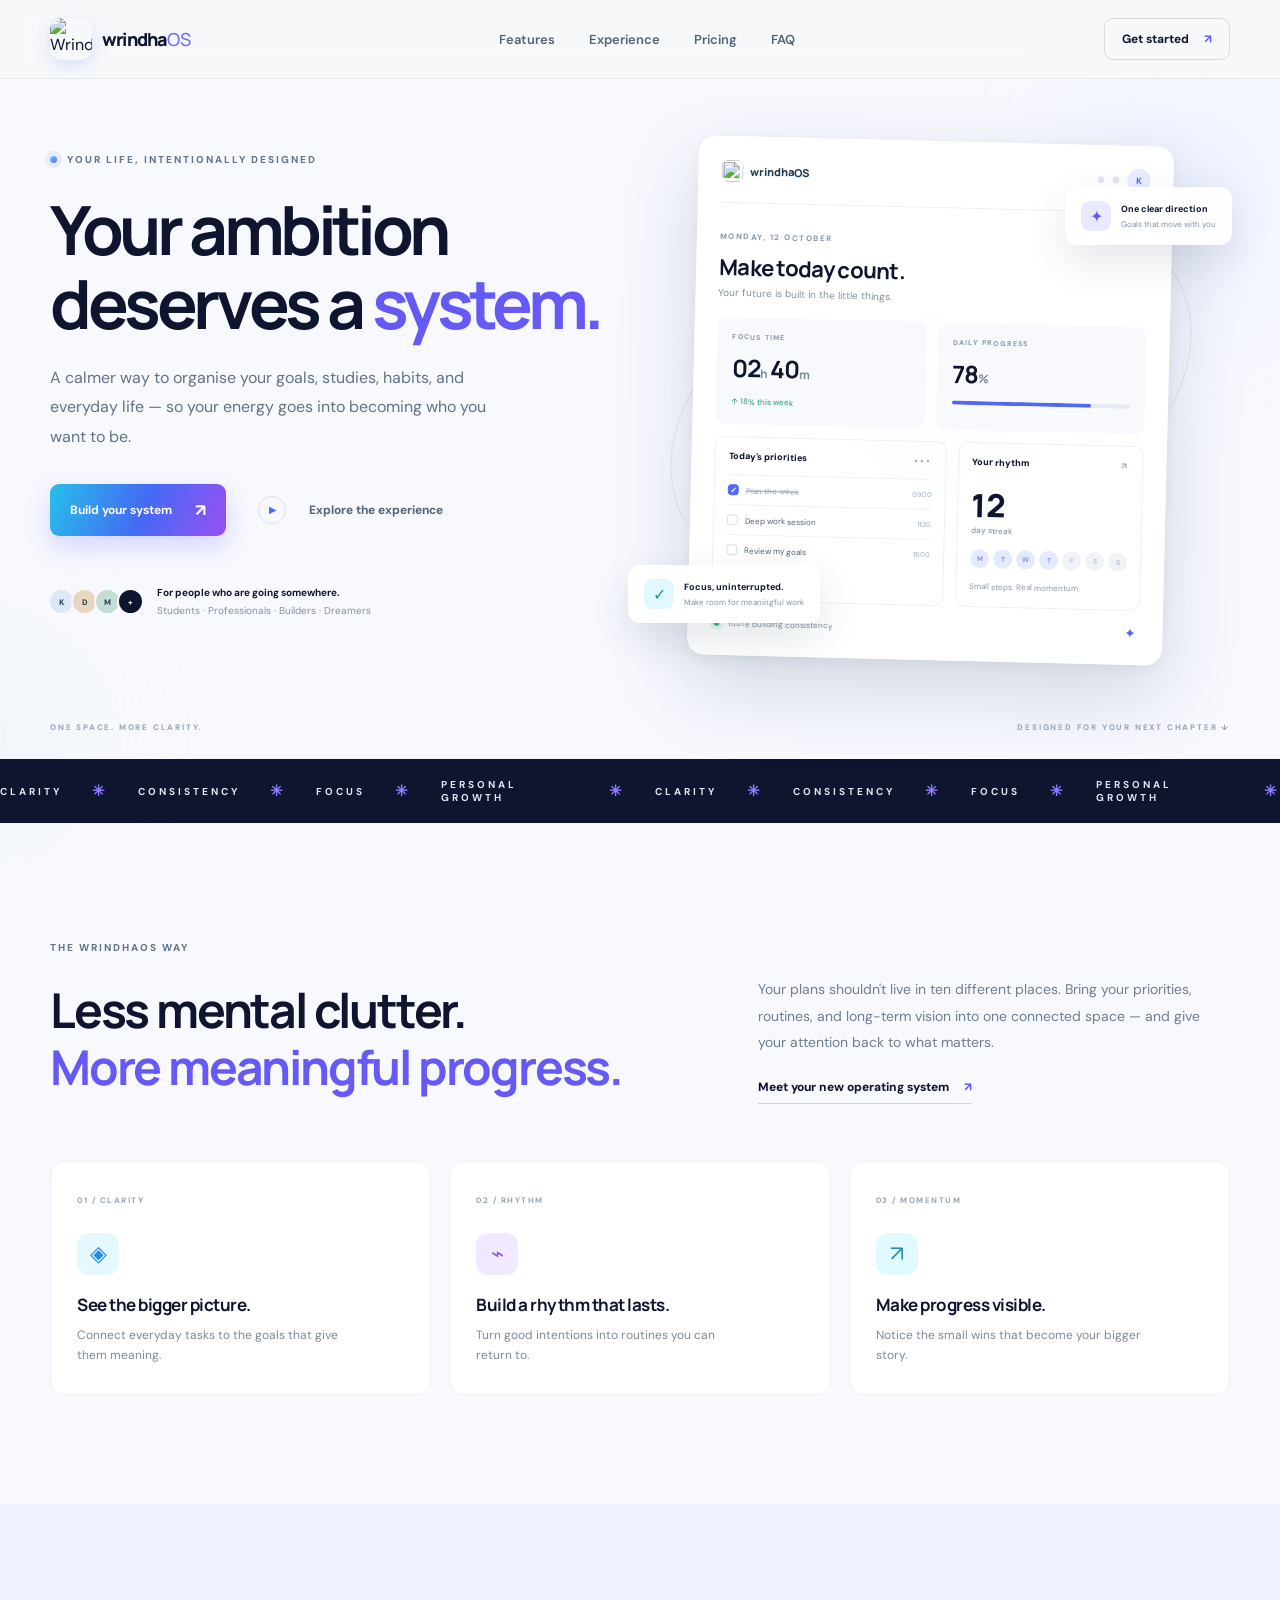
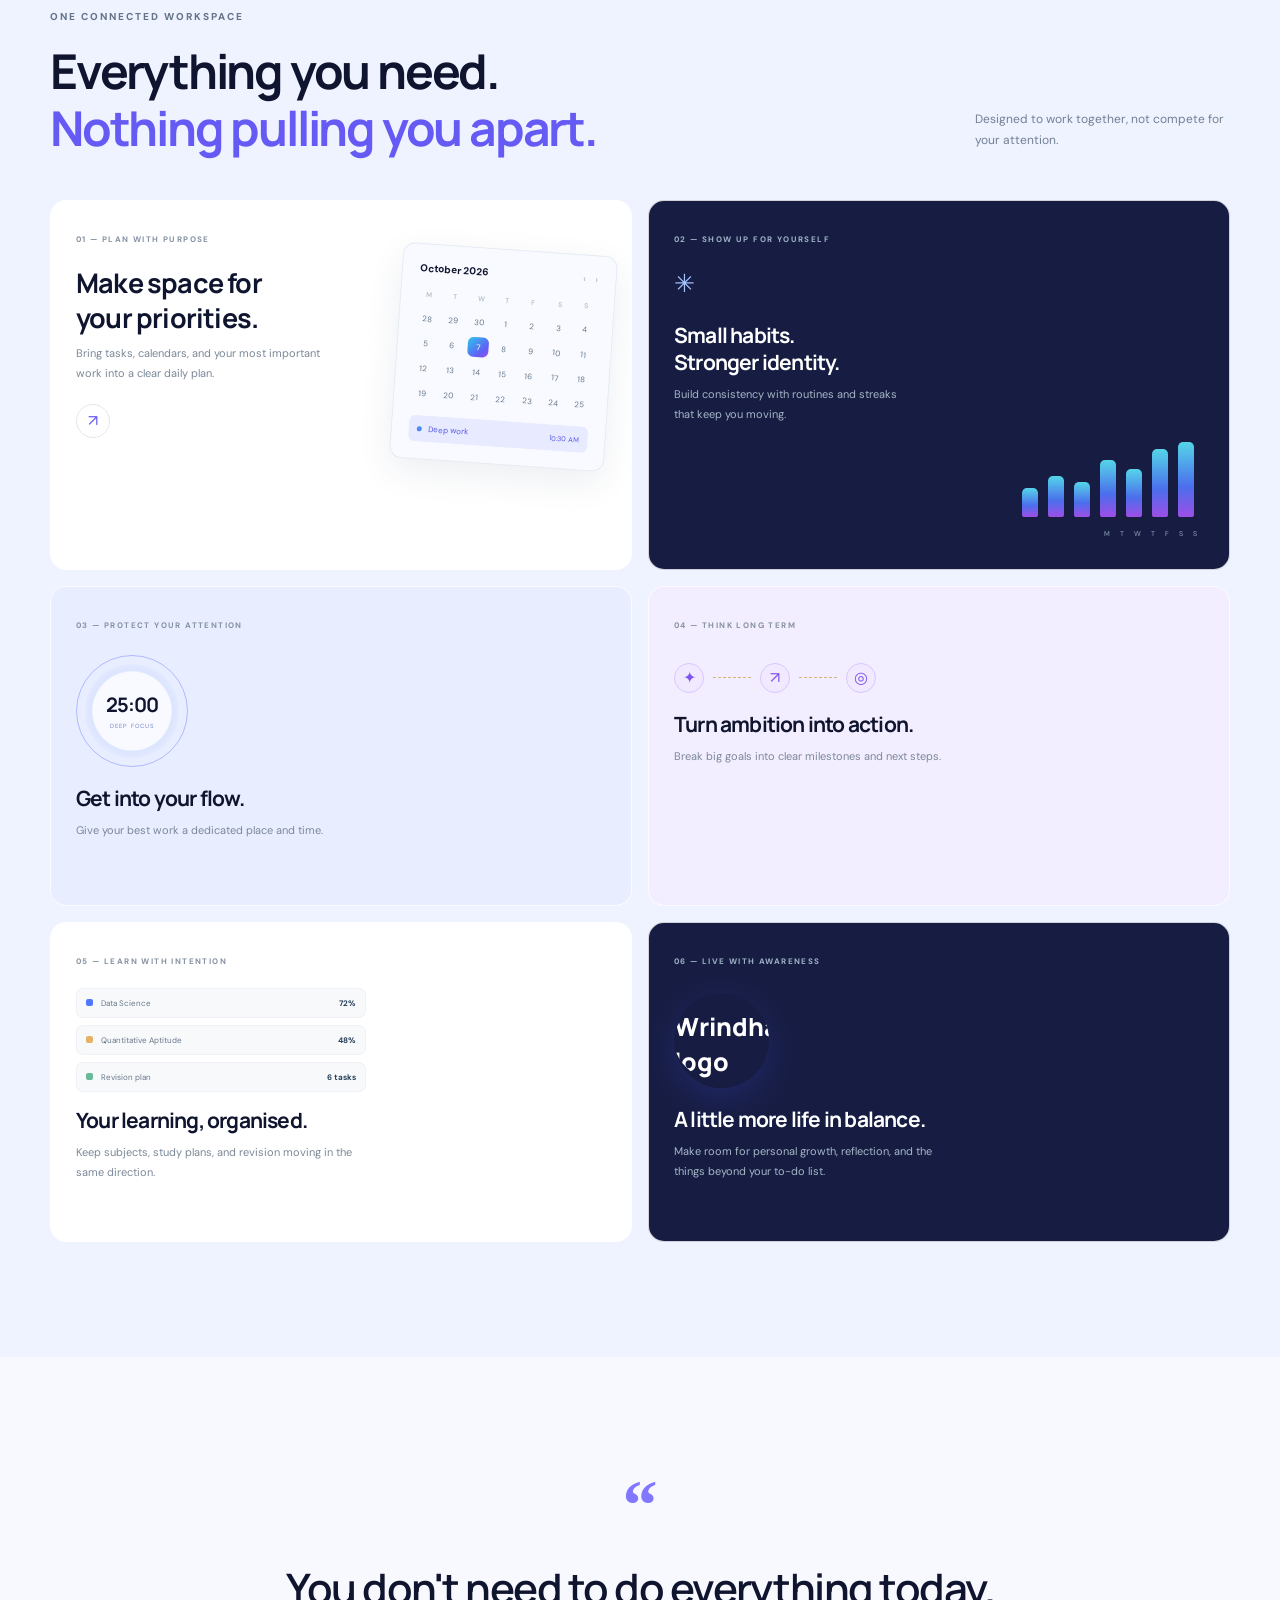
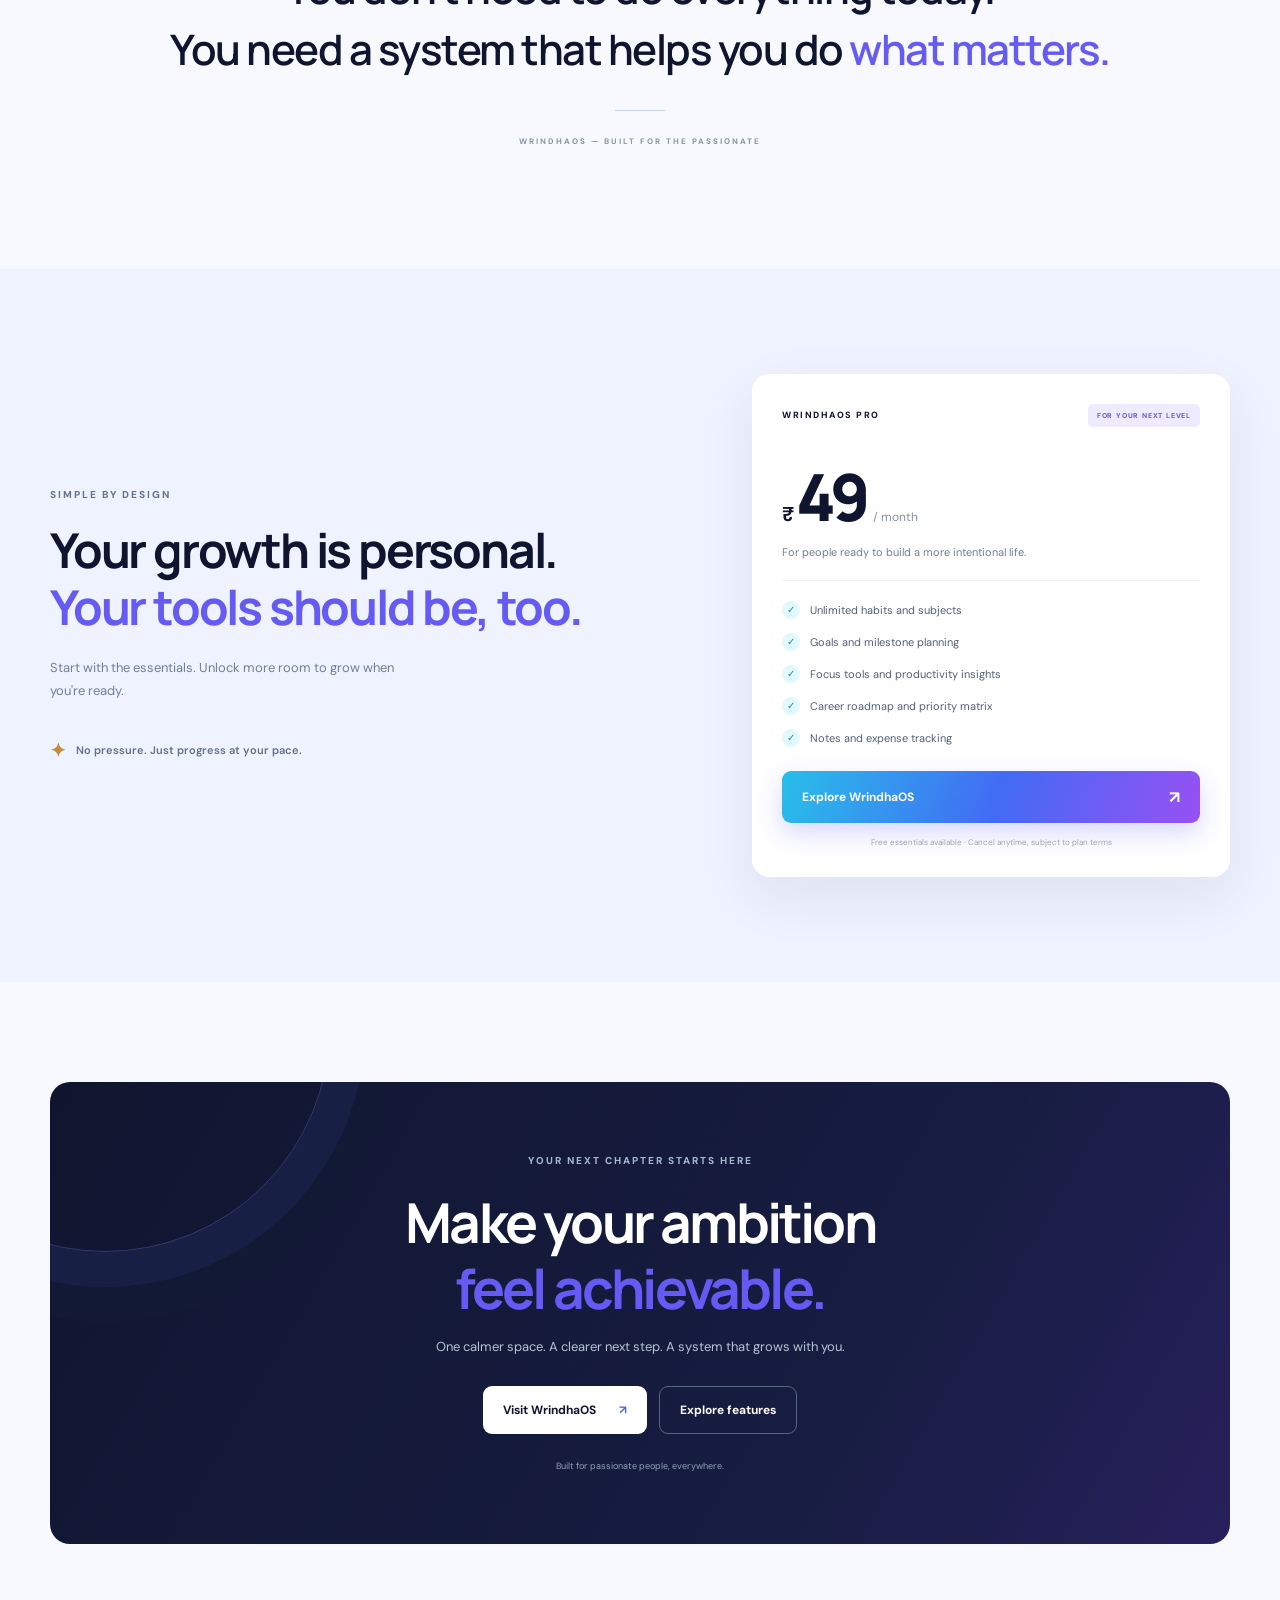
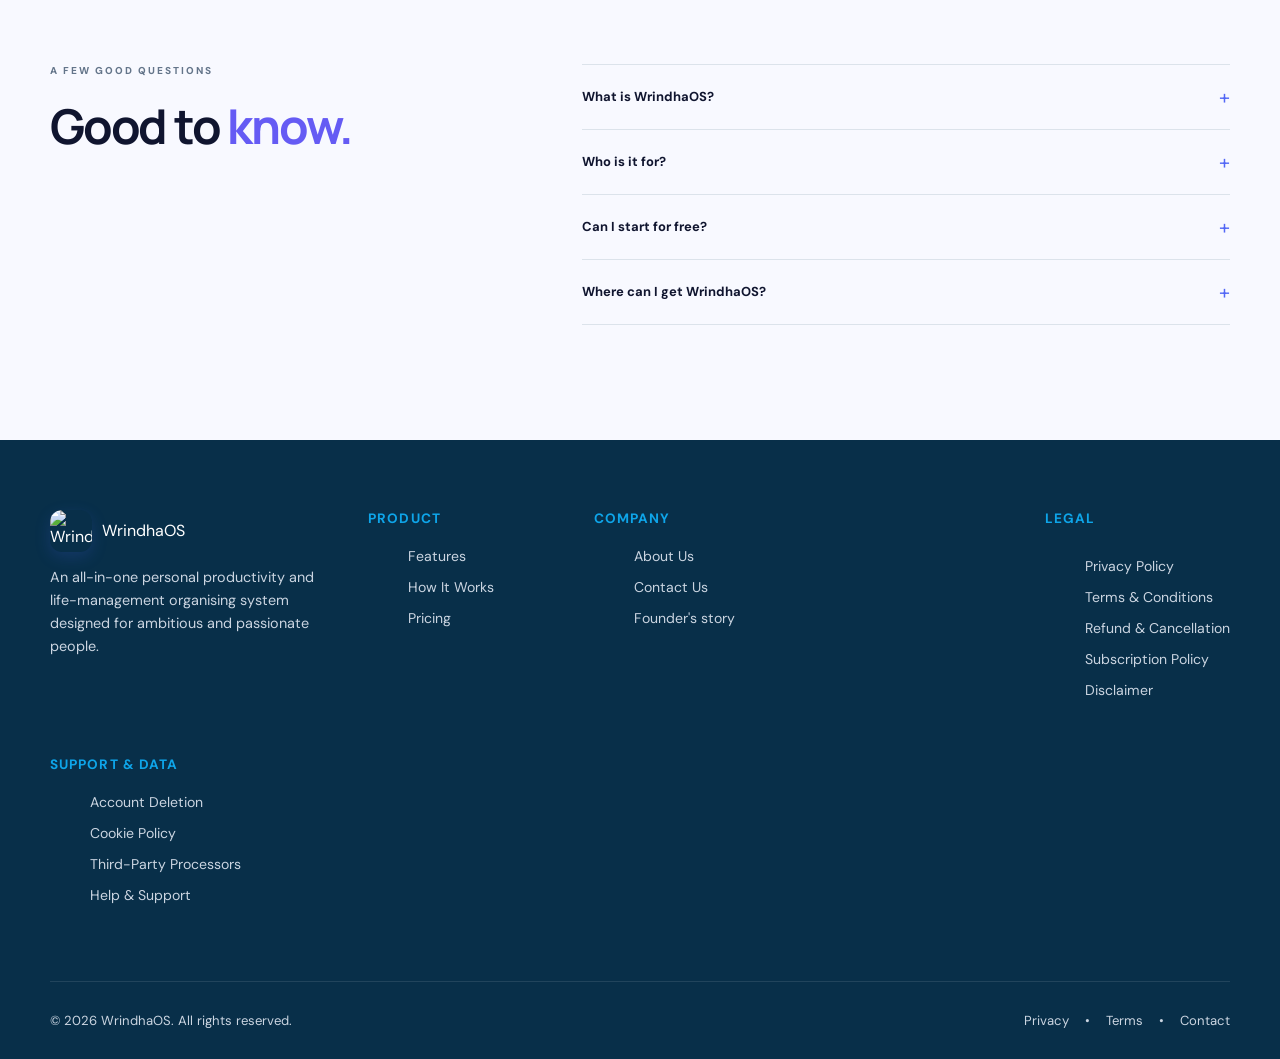
==== commit 531c5bf1: "Add link to Founder's story in footer" ====
--- a/index.html
+++ b/index.html
@@ -320,6 +320,7 @@
           <ul class="footer-links-list">
             <li><a href="about.html">About Us</a></li>
             <li><a href="contact.html">Contact Us</a></li>
+            <li><a href="about.html#story">Founder's story</li>
           </ul>
         </div>
 
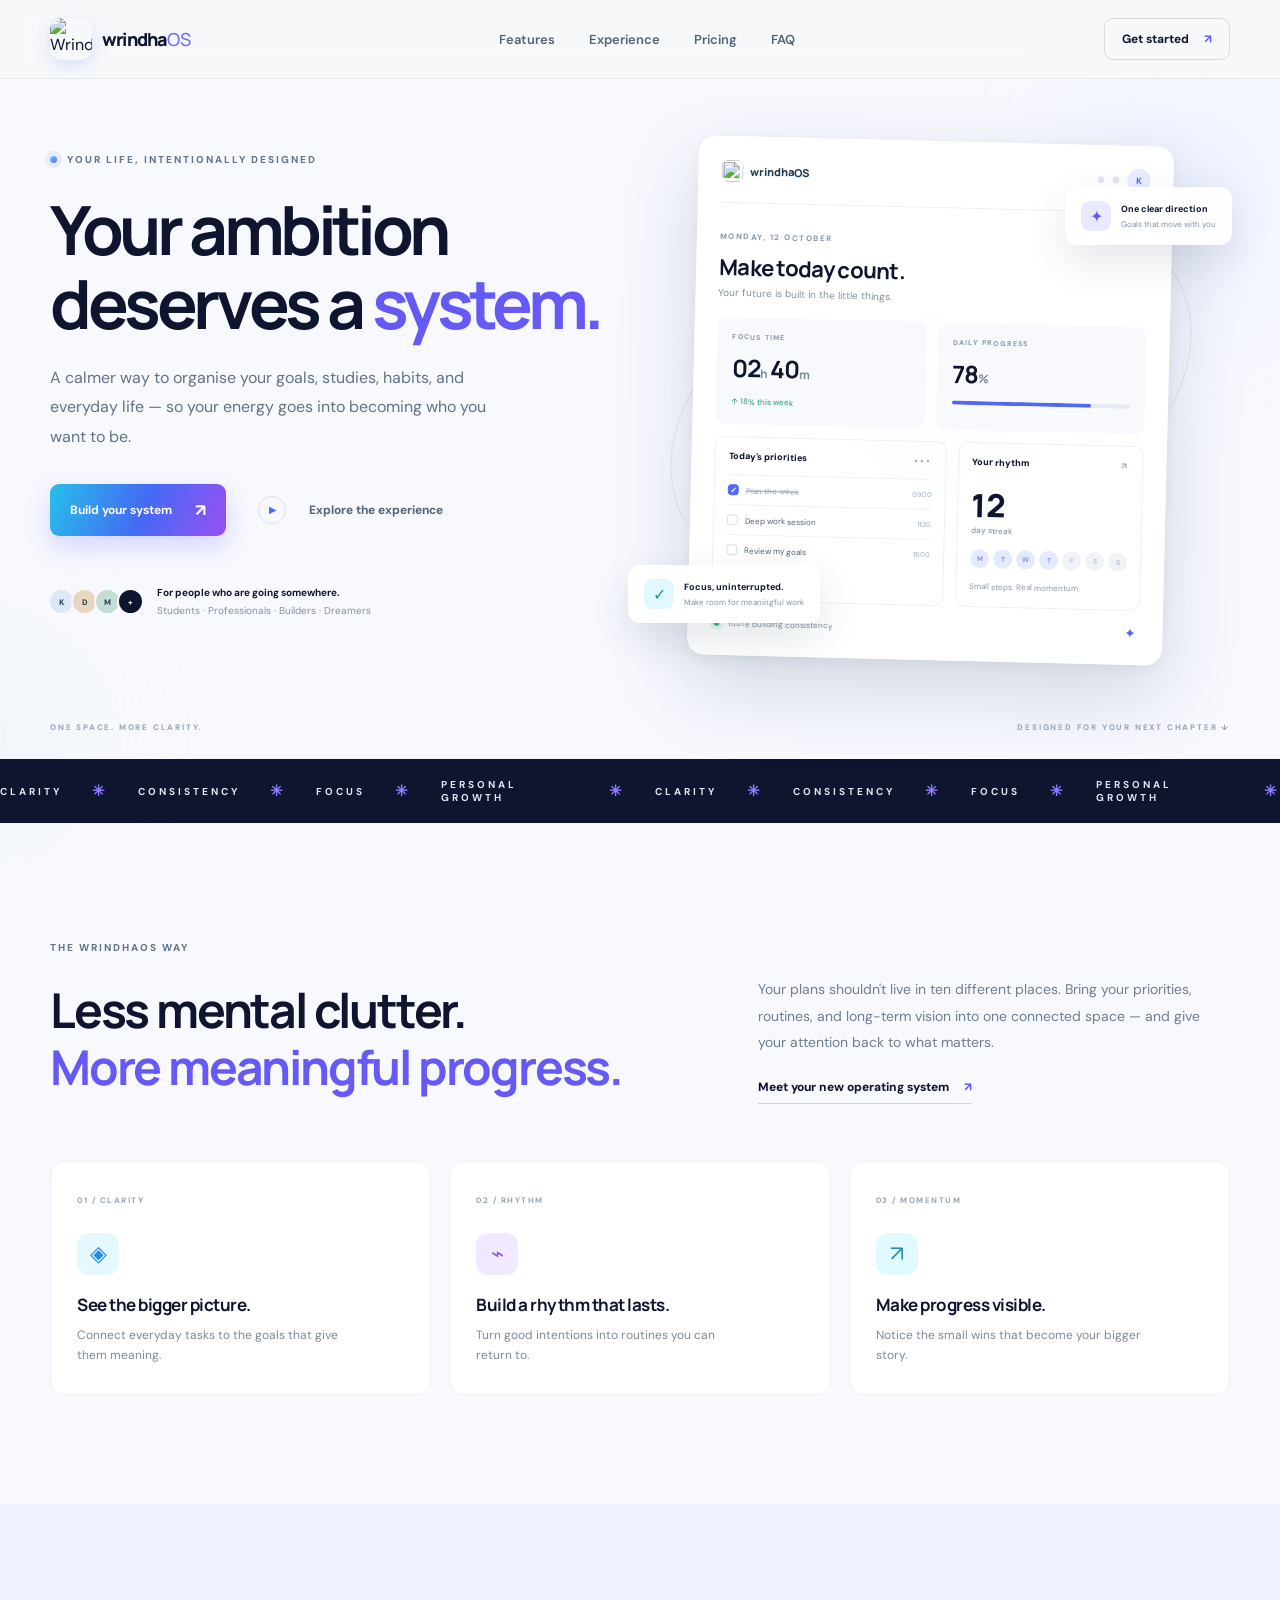
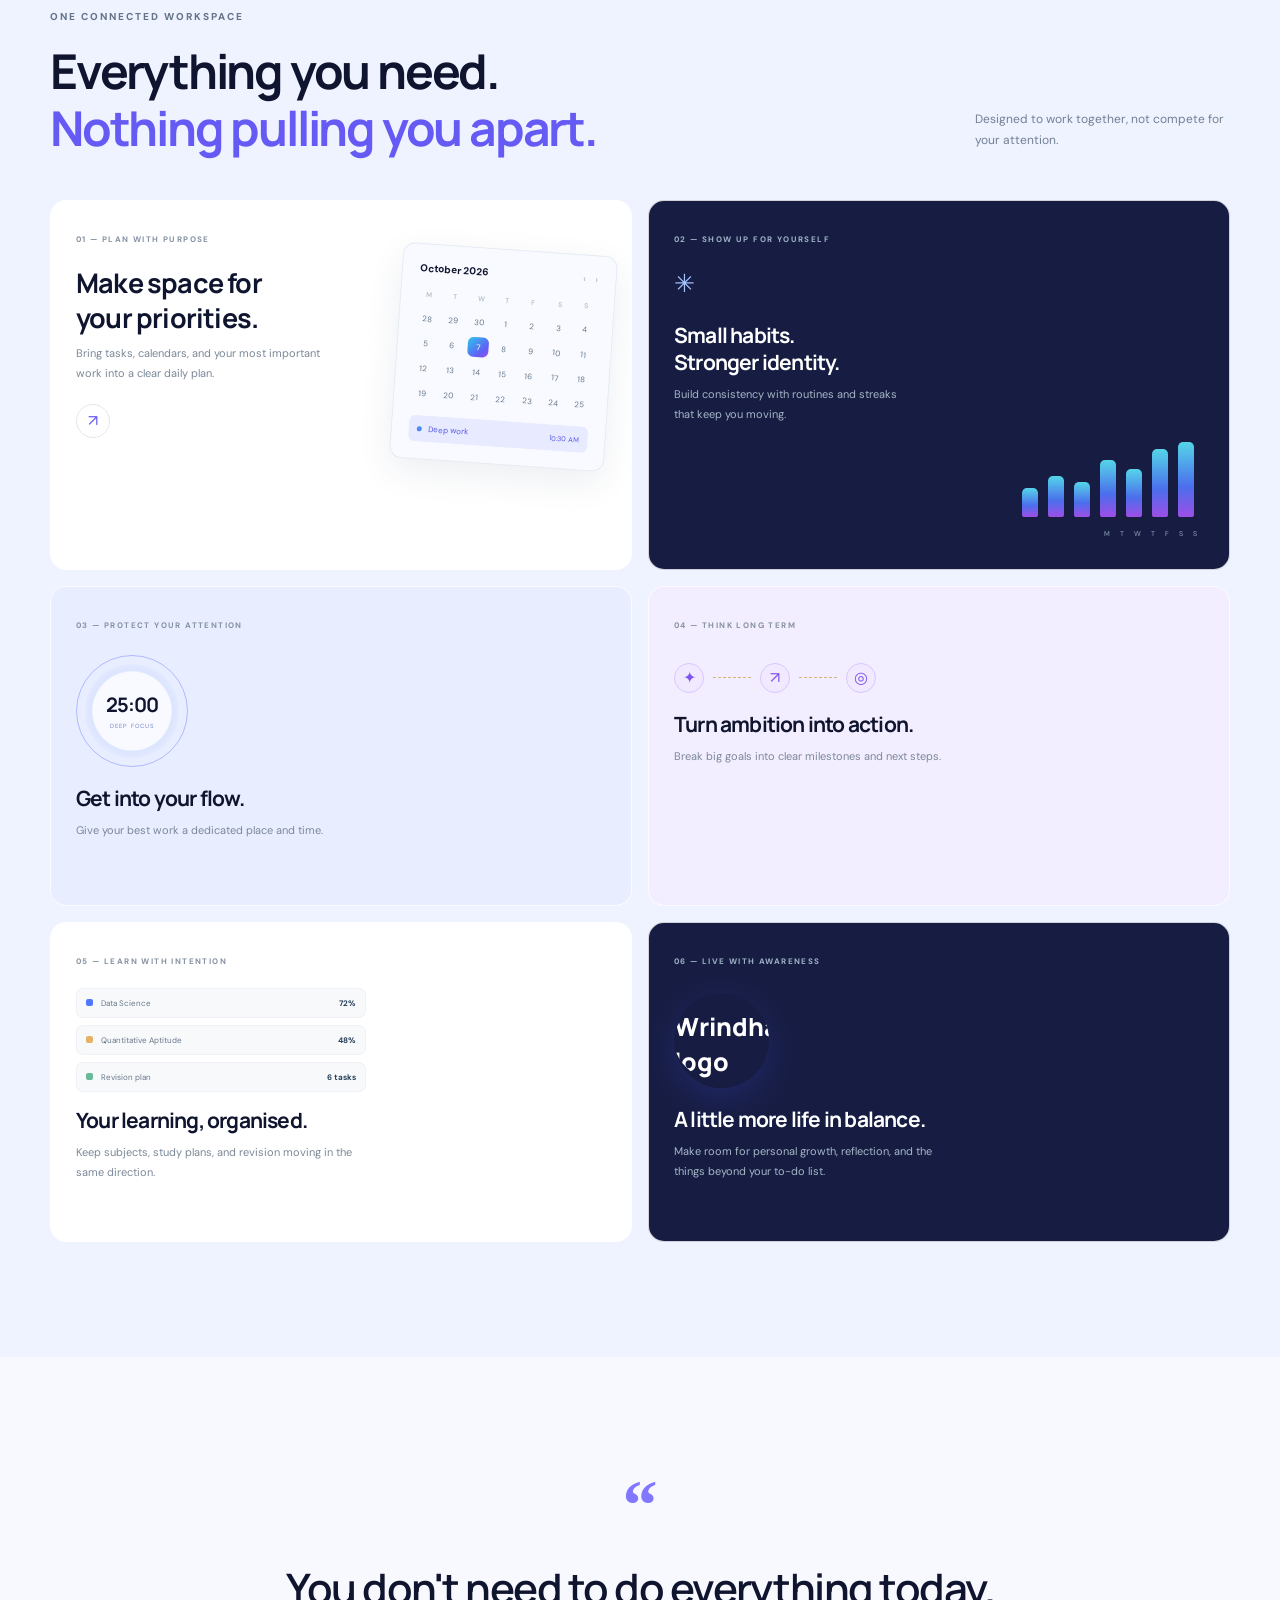
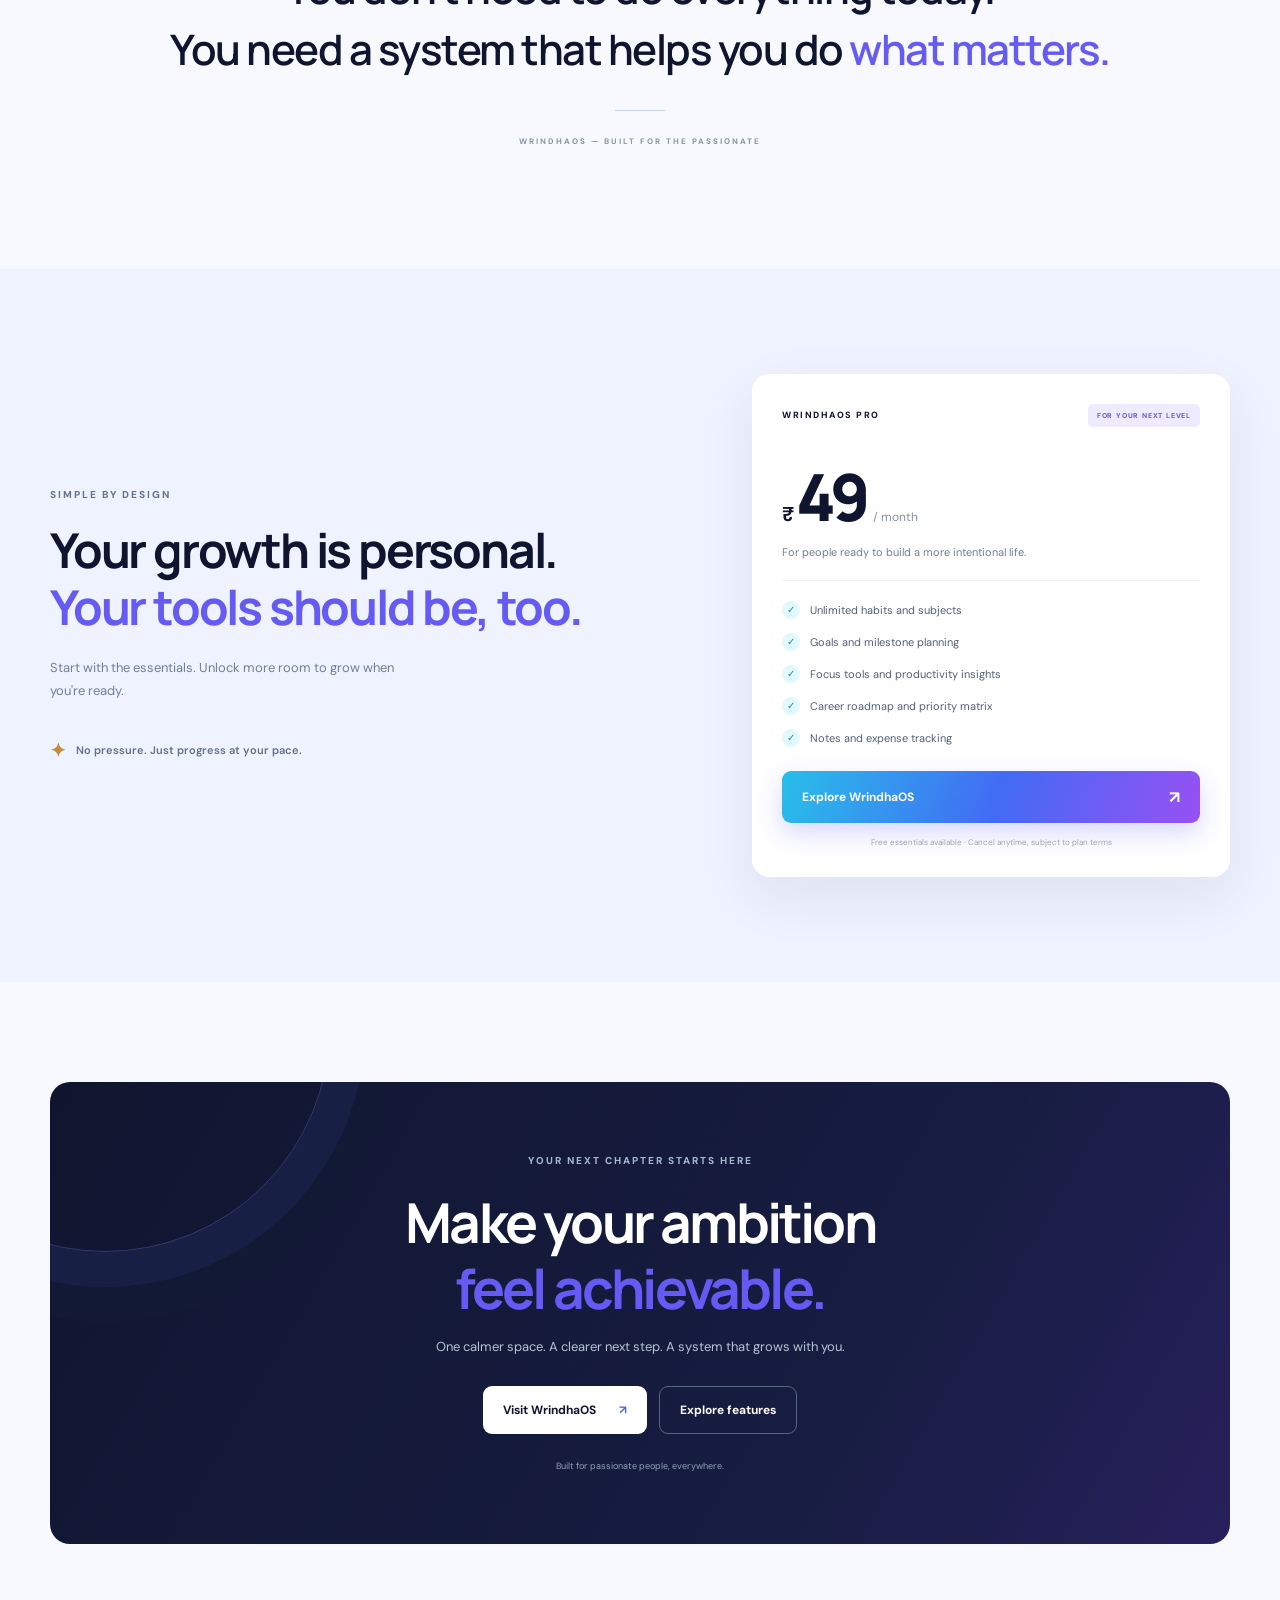
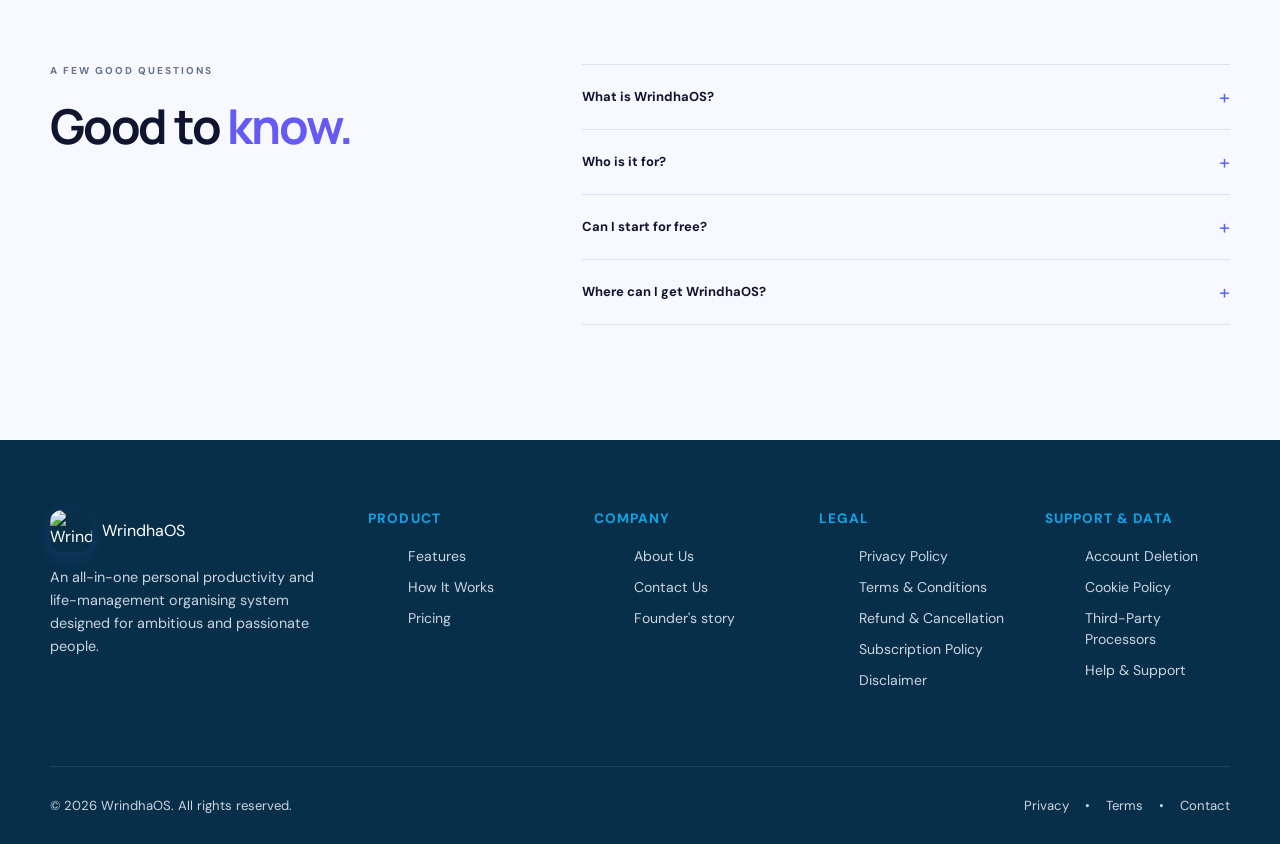
==== commit 2b3b8004: "Update index.html" ====
--- a/index.html
+++ b/index.html
@@ -320,7 +320,7 @@
           <ul class="footer-links-list">
             <li><a href="about.html">About Us</a></li>
             <li><a href="contact.html">Contact Us</a></li>
-            <li><a href="about.html#story">Founder's story</li>
+            <li><a href="about.html#story">Founder's story</a></li>
           </ul>
         </div>
 
